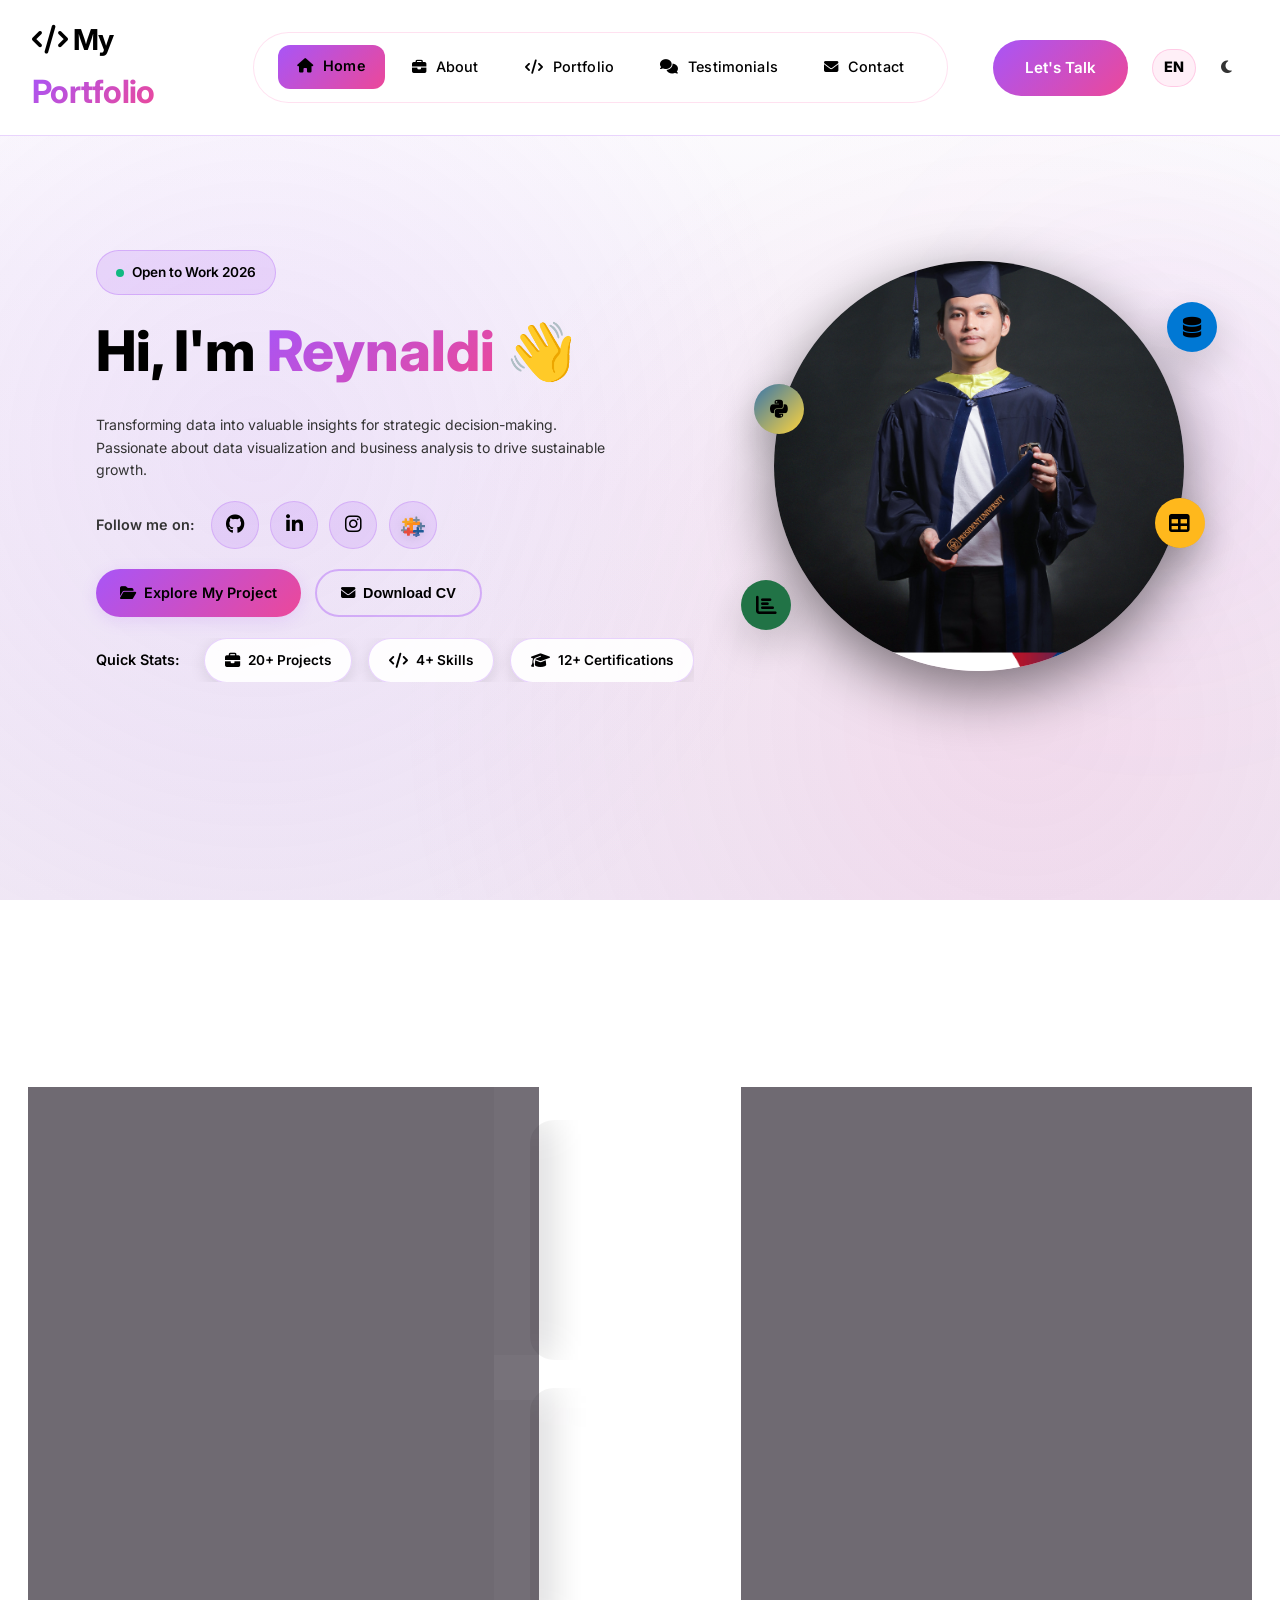
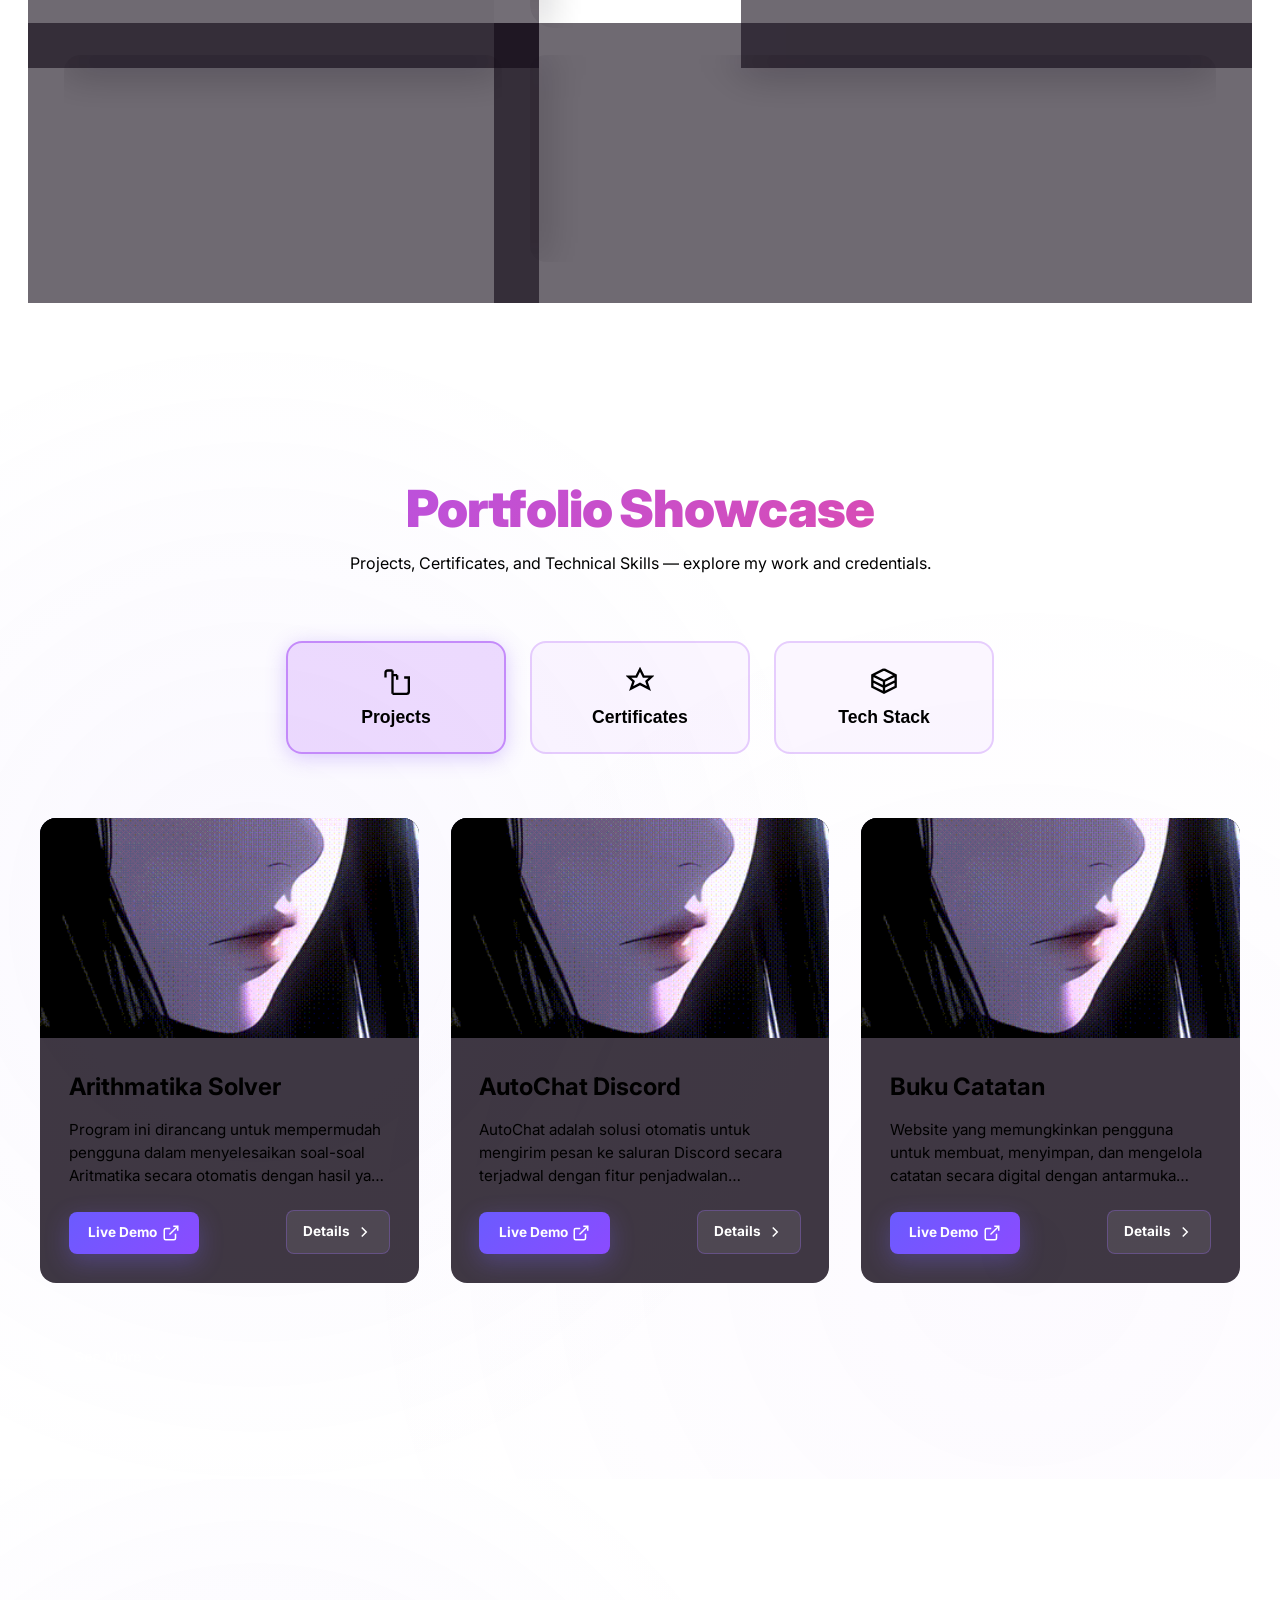
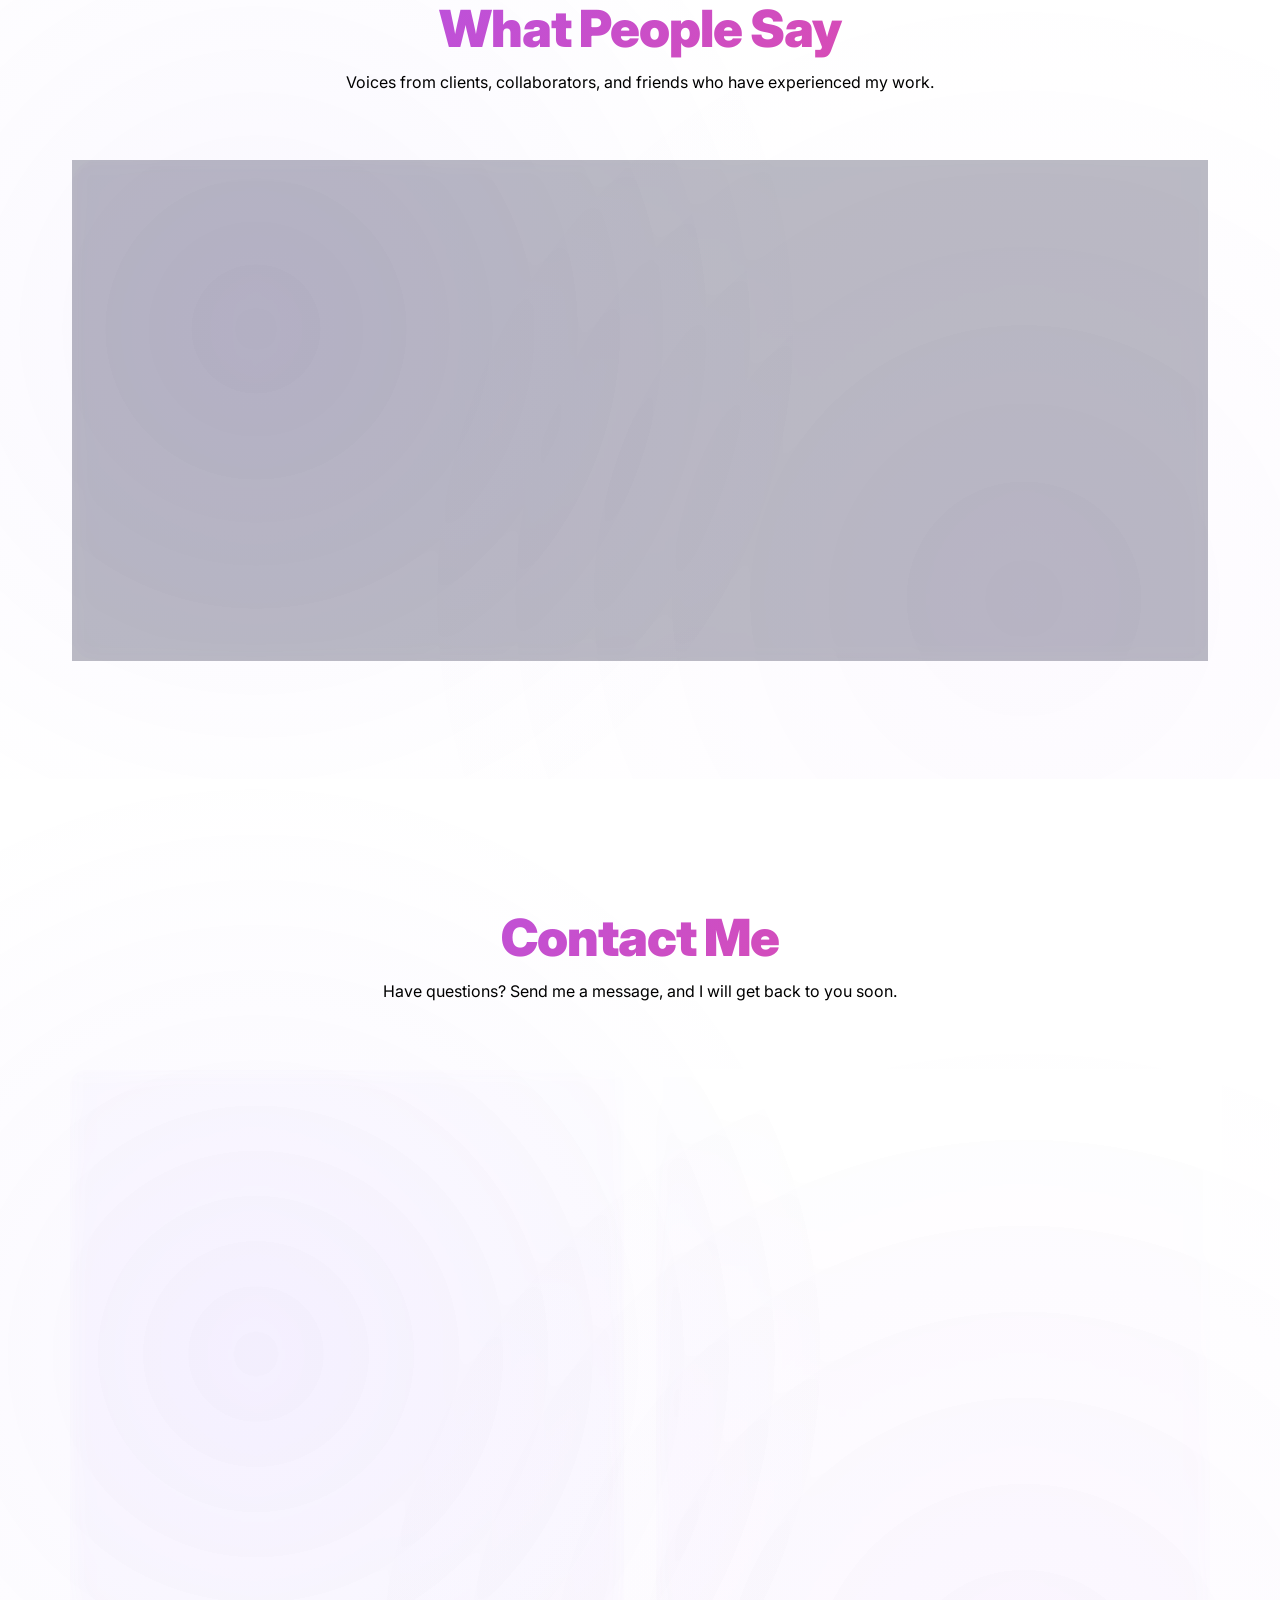
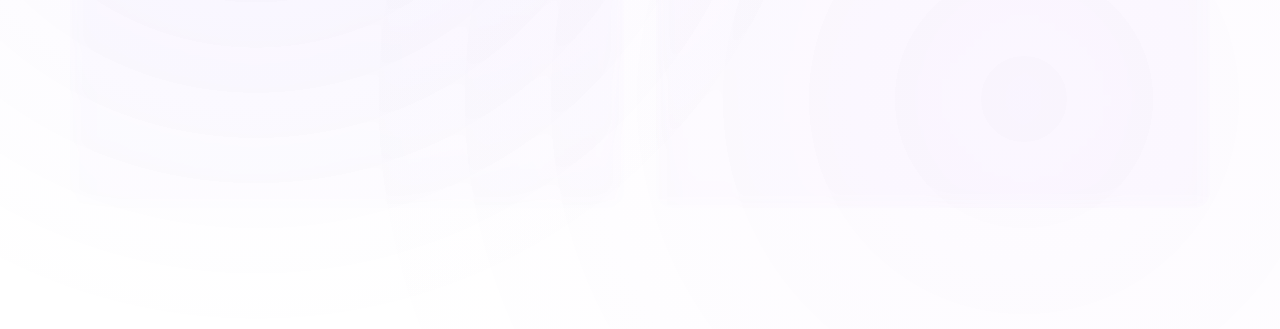
==== reynaldi.my.id/index.html @ c25a1497 "Initial commit: Deploy portfolio website" ====
<!DOCTYPE html>
<html lang="en">
<head>
    <meta charset="UTF-8">
    <meta name="viewport" content="width=device-width, initial-scale=1.0">
    <title>Reyn - Data Analyst</title>
    <link rel="stylesheet" href="https://fonts.googleapis.com/css2?family=Inter:wght@300;400;500;600;700;900&display=swap">
    <link rel="stylesheet" href="https://cdnjs.cloudflare.com/ajax/libs/font-awesome/6.4.0/css/all.min.css">
    <link rel="stylesheet" href="style.css">
    <script src="languages.js"></script>
</head>
<body>
    <header>
        <nav class="navbar">
            <div class="nav-brand"><i class="fas fa-code"></i> My <span class="brand-dot"> Portfolio</span></div>
            <ul class="nav-menu">
                <li><a href="#home" class="nav-link active"><i class="fas fa-home"></i>Home</a></li>
                <li><a href="#about" class="nav-link"><i class="fas fa-briefcase"></i>About</a></li>
                <li><a href="#portfolio" class="nav-link"><i class="fas fa-code"></i>Portfolio</a></li>
                <li><a href="#testimonials" class="nav-link"><i class="fas fa-comments"></i>Testimonials</a></li>
                <li><a href="#contact" class="nav-link"><i class="fas fa-envelope"></i>Contact</a></li>
            </ul>

            <!-- Icon pill controls -->
            <div class="nav-controls" aria-hidden="false">
                <div class="nav-cta">
                    <a href="#contact" class="cta-btn">Let's Talk</a>
                </div>
            
                <div class="icon-pills" role="group" aria-label="Language and theme">
                    <!-- single language pill (toggles between US / ID) -->
                    <a href="#" class="icon-pill lang-pill" role="button" data-lang="en" aria-label="Switch language">US</a>
                    <!-- light theme toggle -->
                    <button class="icon-pill theme-toggle" id="themeToggle" role="button" aria-label="Switch theme" aria-checked="false"><i class="fas fa-moon"></i></button>

            </div>
            <div class="hamburger">
                <span></span>
                <span></span>
                <span></span>
            </div>
        </nav>
    </header>

    <main>
        <section id="home" class="section home">
            <div class="container">
                <div class="home-content">
                    <div class="home-text">
                        <div class="open-to-work-badge">
                            <span class="badge-dot"></span>
                            <span>Open to Work 2026</span>
                        </div>
                        <div class="greeting">Hi, I'm <span class="accent">Reynaldi</span> 👋</div>
                        <h2 class="hero-subtitle" id="rotating-profession">Business Intelligence Analyst</h2>
                        <p class="hero-desc">Transforming data into valuable insights for strategic decision-making. Passionate about data visualization and business analysis to drive sustainable growth.</p>
                        
                        <div class="social-section">
                            <span class="social-label">Follow me on:</span>
                            <div class="social-links">
                                <a href="https://github.com/reynaldi8" target="_blank" rel="noopener noreferrer" aria-label="GitHub" class="social-icon github">
                                    <i class="fab fa-github"></i>
                                </a>
                                <a href="https://www.linkedin.com/in/reynaldii" target="_blank" rel="noopener noreferrer" aria-label="LinkedIn" class="social-icon linkedin">
                                    <i class="fab fa-linkedin-in"></i>
                                </a>
                                <a href="https://www.instagram.com/aksarareyn" target="_blank" rel="noopener noreferrer" aria-label="Instagram" class="social-icon instagram">
                                    <i class="fab fa-instagram"></i>
                                </a>
                                <a href="https://public.tableau.com/app/profile/reynaldi8" target="_blank" rel="noopener noreferrer" aria-label="Tableau Public" class="social-icon tableau">
                                    <img src="./public/tableau-public-logo.svg" alt="Tableau Public" class="tableau-logo">
                                </a>
                            </div>
                        </div>

                        <div class="hero-actions">
                            <!-- Updated icons for actions -->
                            <a href="#portfolio" class="hire-btn primary explore-projects">
                                <i class="fas fa-folder-open"></i>
                                <span>Explore My Project</span>
                            </a>
                            <button class="hire-btn secondary download-cv">
                                <i class="fas fa-envelope"></i>
                                <span>Download CV</span>
                            </button>
                        </div>

                        <div class="hero-stats">
                            <span class="stats-label">Quick Stats:</span>
                            <a href="#portfolio" class="stat-pill">
                                <i class="fas fa-briefcase"></i>
                                <span>20+ Projects</span>
                            </a>
                            <a href="#portfolio" class="stat-pill">
                                <i class="fas fa-code"></i>
                                <span>4+ Skills</span>
                            </a>
                            <a href="#portfolio" class="stat-pill">
                                <i class="fas fa-graduation-cap"></i>
                                <span>12+ Certifications</span>
                            </a>
                        </div>
                    </div>
                    
                    <div class="home-image">
                        <div class="image-container">
                            <img src="public/Graduate1.jpg" alt="Profile photo of Reyn" class="profile-image">
                            <div class="floating-card card-1">
                                <i class="fas fa-database"></i>
                                <span></span>
                            </div>
                            <div class="floating-card card-2">
                                <i class="fas fa-table"></i>
                                <span></span>
                            </div>
                            <div class="floating-card card-3">
                                <i class="fas fa-chart-bar"></i>
                                <span></span>
                            </div>
                            <div class="floating-card card-4">
                                <i class="fab fa-python"></i>
                                <span></span>
                            </div>
                        </div>
                    </div>
                </div>
            </div>
        </section>

        <!-- About Section -->
        <section id="about" class="section about" aria-label="About The Data Analyst">
            <div class="container">
                <div class="about-header">
                    <h2 class="about-title" data-i18n="about-title">About The Data Analyst</h2>
                    <p class="about-subtitle" data-i18n="about-subtitle">Discover my journey, expertise, and the passion that drives my work in data analytics.</p>
                </div>

                <div class="about-grid">
                    <!-- Row 1: Who Am I, Stats, Current Focus -->
                    
                    <!-- Who Am I Card -->
                    <div class="about-card who-am-i">
                        <div class="card-icon">
                            <i class="fas fa-user-circle"></i>
                        </div>
                        <div class="card-content">
                            <h3 data-i18n="who-am-i">Who Am I?</h3>
                            <p data-i18n="who-am-i-desc"><span class="highlight-primary">Fresh graduate turned data analyst.</span> While studying Business Management, I discovered something powerful: <span class="highlight-accent">data bridges business problems and smart solutions</span>. I taught myself SQL, Python, Power BI, Tableau, and Excel because I knew this was my path. My business degree isn't a setback—it's my superpower. I speak both languages: business strategy and technical insights. I understand how companies operate, which metrics drive decisions, and how to deliver analysis that actually matters. Ready to turn your data into impact.</p>
                        </div>
                    </div>

                    <!-- Stats Wrapper - 2 separate cards stacked vertically -->
                    <div class="stats-wrapper">
                        <div class="stat-card">
                            <div class="stat-number">6+</div>
                            <div class="stat-label" data-i18n="tools-mastered">TOOLS MASTERED</div>
                        </div>
                        <div class="stat-card">
                            <div class="stat-number">5+</div>
                            <div class="stat-label" data-i18n="portfolio-projects">PORTFOLIO PROJECTS</div>
                        </div>
                    </div>

                    <!-- Current Focus Card -->
                    <div class="about-card current-focus">
                        <div class="focus-icon">
                            <i class="fas fa-bullseye"></i>
                        </div>
                        <div class="focus-content">
                            <h3 data-i18n="current-focus">Current Focus</h3>
                            <p data-i18n="current-focus-desc">Building <span class="focus-highlight">Targeted Portfolio Projects</span> that analyze companies with open data analyst roles—identifying real opportunities and creating relevant case studies.</p>
                            <div class="focus-badges">
                                <span class="badge" data-i18n="company-analysis">Company Analysis</span>
                                <span class="badge" data-i18n="real-world-data">Real-World Data</span>
                                <span class="badge" data-i18n="strategic-insights">Strategic Insights</span>
                            </div>
                        </div>
                    </div>

                    <!-- Base Station Card -->
                    <div class="about-card base-station">
                        <div class="station-content">
                            <h3 data-i18n="base-station">Base Station</h3>
                            <p class="location" data-i18n="location">Jakarta, Indonesia (GMT+7)</p>
                            <div class="availability">
                                <span class="availability-dot"></span>
                                <span class="availability-text" data-i18n="open-for-remote">Open for Remote Work</span>
                            </div>
                        </div>
                        <div class="station-icon">
                            <i class="fas fa-globe"></i>
                        </div>
                    </div>

                    <!-- Core Stack Card - Compact -->
                    <div class="about-card core-stack">
                        <h3 data-i18n="core-stack">Core Stack</h3>
                        <div class="stack-list">
                            <span class="stack-item"><img src="./public/Icon/PostgreSQL.png" alt="PostgreSQL" style="width: 1rem; height: 1rem; object-fit: contain;"> PostgreSQL</span>
                            <span class="stack-item"><img src="./public/Icon/python.png" alt="Python" style="width: 1rem; height: 1rem; object-fit: contain;"> Python</span>
                            <span class="stack-item"><img src="./public/Icon/power-bi.jpg" alt="Power BI" style="width: 1rem; height: 1rem; object-fit: contain;"> Power BI</span>
                            <span class="stack-item"><img src="./public/Icon/tableau.png" alt="Tableau" style="width: 1rem; height: 1rem; object-fit: contain;"> Tableau</span>
                            <span class="stack-item"><img src="./public/Icon/Looker.png" alt="Looker Studio" style="width: 1rem; height: 1rem; object-fit: contain;"> Looker Studio</span>
                            <span class="stack-item"><img src="./public/Icon/Excel.png" alt="Excel" style="width: 1rem; height: 1rem; object-fit: contain;"> Excel</span>
                        </div>
                    </div>
                </div>
            </div>
        </section>

        <section id="portfolio" class="section portfolio">
            <div class="container">
                <h2 class="section-title">Portfolio Showcase</h2>
                <p class="section-subtitle">Projects, Certificates, and Technical Skills — explore my work and credentials.</p>

                <!-- Tab Navigation -->
                <div class="portfolio-tabs">
                    <button class="tab-btn active" data-tab="projects">
                        <svg width="24" height="24" viewBox="0 0 24 24" fill="none" stroke="currentColor" stroke-width="2">
                            <path d="M9 3H5a2 2 0 0 0-2 2v4m0 0H3m16 0h4v4m0 0v4m0 0v4a2 2 0 0 1-2 2h-4m0 0H9m0 0V3m0 0H5m4 0v4m0 0h4m0 0v4"></path>
                        </svg>
                        <span>Projects</span>
                    </button>
                    <button class="tab-btn" data-tab="certificates">
                        <svg width="24" height="24" viewBox="0 0 24 24" fill="none" stroke="currentColor" stroke-width="2">
                            <path d="M12 2L15.09 8.26H22L17.55 12.31L19.64 18.56L12 14.51L4.36 18.56L6.45 12.31L2 8.26H8.91L12 2Z"></path>
                        </svg>
                        <span>Certificates</span>
                    </button>
                    <button class="tab-btn" data-tab="tech-stack">
                        <svg width="24" height="24" viewBox="0 0 24 24" fill="none" stroke="currentColor" stroke-width="2">
                            <path d="M12 2L2 7V17L12 22L22 17V7L12 2M12 22V12M12 12L2 7M12 12L22 7M2 12L12 17M22 12L12 17"></path>
                        </svg>
                        <span>Tech Stack</span>
                    </button>
                </div>

                <!-- Projects Tab -->
                <div class="tab-content projects-tab active" data-tab="projects">
                    <div class="projects-grid">
                        <div class="project-card">
                            <div class="project-image">
                                <img src="./public/about-profile.gif" alt="Arithmatika Solver">
                            </div>
                            <div class="project-content">
                                <h3 class="project-title">Arithmatika Solver</h3>
                                <p class="project-description">Program ini dirancang untuk mempermudah pengguna dalam menyelesaikan soal-soal Aritmatika secara otomatis dengan hasil yang akurat...</p>
                                <div class="project-actions">
                                    <a href="#" class="btn-demo">
                                        <span>Live Demo</span>
                                        <svg width="18" height="18" viewBox="0 0 24 24" fill="none" stroke="currentColor" stroke-width="2">
                                            <path d="M18 13v6a2 2 0 0 1-2 2H5a2 2 0 0 1-2-2V8a2 2 0 0 1 2-2h6"></path>
                                            <polyline points="15 3 21 3 21 9"></polyline>
                                            <line x1="10" y1="14" x2="21" y2="3"></line>
                                        </svg>
                                    </a>
                                    <a href="#" class="btn-details">
                                        <span>Details</span>
                                        <svg width="18" height="18" viewBox="0 0 24 24" fill="none" stroke="currentColor" stroke-width="2">
                                            <polyline points="9 18 15 12 9 6"></polyline>
                                        </svg>
                                    </a>
                                </div>
                            </div>
                        </div>

                        <div class="project-card">
                            <div class="project-image">
                                <img src="./public/about-profile.gif" alt="AutoChat Discord">
                            </div>
                            <div class="project-content">
                                <h3 class="project-title">AutoChat Discord</h3>
                                <p class="project-description">AutoChat adalah solusi otomatis untuk mengirim pesan ke saluran Discord secara terjadwal dengan fitur penjadwalan fleksibel...</p>
                                <div class="project-actions">
                                    <a href="#" class="btn-demo">
                                        <span>Live Demo</span>
                                        <svg width="18" height="18" viewBox="0 0 24 24" fill="none" stroke="currentColor" stroke-width="2">
                                            <path d="M18 13v6a2 2 0 0 1-2 2H5a2 2 0 0 1-2-2V8a2 2 0 0 1 2-2h6"></path>
                                            <polyline points="15 3 21 3 21 9"></polyline>
                                            <line x1="10" y1="14" x2="21" y2="3"></line>
                                        </svg>
                                    </a>
                                    <a href="#" class="btn-details">
                                        <span>Details</span>
                                        <svg width="18" height="18" viewBox="0 0 24 24" fill="none" stroke="currentColor" stroke-width="2">
                                            <polyline points="9 18 15 12 9 6"></polyline>
                                        </svg>
                                    </a>
                                </div>
                            </div>
                        </div>

                        <div class="project-card">
                            <div class="project-image">
                                <img src="./public/about-profile.gif" alt="Buku Catatan">
                            </div>
                            <div class="project-content">
                                <h3 class="project-title">Buku Catatan</h3>
                                <p class="project-description">Website yang memungkinkan pengguna untuk membuat, menyimpan, dan mengelola catatan secara digital dengan antarmuka yang intuitif...</p>
                                <div class="project-actions">
                                    <a href="#" class="btn-demo">
                                        <span>Live Demo</span>
                                        <svg width="18" height="18" viewBox="0 0 24 24" fill="none" stroke="currentColor" stroke-width="2">
                                            <path d="M18 13v6a2 2 0 0 1-2 2H5a2 2 0 0 1-2-2V8a2 2 0 0 1 2-2h6"></path>
                                            <polyline points="15 3 21 3 21 9"></polyline>
                                            <line x1="10" y1="14" x2="21" y2="3"></line>
                                        </svg>
                                    </a>
                                    <a href="#" class="btn-details">
                                        <span>Details</span>
                                        <svg width="18" height="18" viewBox="0 0 24 24" fill="none" stroke="currentColor" stroke-width="2">
                                            <polyline points="9 18 15 12 9 6"></polyline>
                                        </svg>
                                    </a>
                                </div>
                            </div>
                        </div>

                        <div class="project-card hidden-card">
                            <div class="project-image">
                                <img src="./public/about-profile.gif" alt="Portfolio Website">
                            </div>
                            <div class="project-content">
                                <h3 class="project-title">Portfolio Website</h3>
                                <p class="project-description">Modern, responsive portfolio dengan smooth interactions dan animations yang menarik untuk menampilkan karya...</p>
                                <div class="project-actions">
                                    <a href="#" class="btn-demo">
                                        <span>Live Demo</span>
                                        <svg width="18" height="18" viewBox="0 0 24 24" fill="none" stroke="currentColor" stroke-width="2">
                                            <path d="M18 13v6a2 2 0 0 1-2 2H5a2 2 0 0 1-2-2V8a2 2 0 0 1 2-2h6"></path>
                                            <polyline points="15 3 21 3 21 9"></polyline>
                                            <line x1="10" y1="14" x2="21" y2="3"></line>
                                        </svg>
                                    </a>
                                    <a href="#" class="btn-details">
                                        <span>Details</span>
                                        <svg width="18" height="18" viewBox="0 0 24 24" fill="none" stroke="currentColor" stroke-width="2">
                                            <polyline points="9 18 15 12 9 6"></polyline>
                                        </svg>
                                    </a>
                                </div>
                            </div>
                        </div>

                        <div class="project-card hidden-card">
                            <div class="project-image">
                                <img src="./public/about-profile.gif" alt="Blog Platform">
                            </div>
                            <div class="project-content">
                                <h3 class="project-title">Blog Platform</h3>
                                <p class="project-description">Platform blog lengkap dengan CMS dan fitur-fitur SEO-friendly untuk memudahkan pembuatan dan pengelolaan konten...</p>
                                <div class="project-actions">
                                    <a href="#" class="btn-demo">
                                        <span>Live Demo</span>
                                        <svg width="18" height="18" viewBox="0 0 24 24" fill="none" stroke="currentColor" stroke-width="2">
                                            <path d="M18 13v6a2 2 0 0 1-2 2H5a2 2 0 0 1-2-2V8a2 2 0 0 1 2-2h6"></path>
                                            <polyline points="15 3 21 3 21 9"></polyline>
                                            <line x1="10" y1="14" x2="21" y2="3"></line>
                                        </svg>
                                    </a>
                                    <a href="#" class="btn-details">
                                        <span>Details</span>
                                        <svg width="18" height="18" viewBox="0 0 24 24" fill="none" stroke="currentColor" stroke-width="2">
                                            <polyline points="9 18 15 12 9 6"></polyline>
                                        </svg>
                                    </a>
                                </div>
                            </div>
                        </div>

                        <div class="project-card hidden-card">
                            <div class="project-image">
                                <img src="./public/about-profile.gif" alt="Social Media Dashboard">
                            </div>
                            <div class="project-content">
                                <h3 class="project-title">Social Media Dashboard</h3>
                                <p class="project-description">Dashboard komprehensif untuk analitik media sosial dan penjadwalan posting di berbagai platform...</p>
                                <div class="project-actions">
                                    <a href="#" class="btn-demo">
                                        <span>Live Demo</span>
                                        <svg width="18" height="18" viewBox="0 0 24 24" fill="none" stroke="currentColor" stroke-width="2">
                                            <path d="M18 13v6a2 2 0 0 1-2 2H5a2 2 0 0 1-2-2V8a2 2 0 0 1 2-2h6"></path>
                                            <polyline points="15 3 21 3 21 9"></polyline>
                                            <line x1="10" y1="14" x2="21" y2="3"></line>
                                        </svg>
                                    </a>
                                    <a href="#" class="btn-details">
                                        <span>Details</span>
                                        <svg width="18" height="18" viewBox="0 0 24 24" fill="none" stroke="currentColor" stroke-width="2">
                                            <polyline points="9 18 15 12 9 6"></polyline>
                                        </svg>
                                    </a>
                                </div>
                            </div>
                        </div>
                    </div>
                    <div class="see-more-wrapper">
                        <button class="see-more-btn">
                            <span>See More</span>
                            <svg width="20" height="20" viewBox="0 0 24 24" fill="none" stroke="currentColor" stroke-width="2">
                                <polyline points="6 9 12 15 18 9"></polyline>
                            </svg>
                        </button>
                    </div>
                </div>

                <!-- Certificates Tab -->
                <div class="tab-content certificates-tab" data-tab="certificates">
                    <div class="certificates-grid">
                        <!-- Empty State - shown when no certificates loaded -->
                        <div class="certificates-empty" id="certificatesEmpty">
                            <div class="empty-icon">
                                <i class="fas fa-certificate"></i>
                            </div>
                            <h4>Certificates Coming Soon</h4>
                            <p>Premium certifications are being prepared to showcase my expertise and achievements.</p>
                            <div class="skeleton-loaders">
                                <div class="skeleton-item"></div>
                                <div class="skeleton-item"></div>
                                <div class="skeleton-item"></div>
                            </div>
                        </div>
                        
                        <div class="certificate-card">
                            <div class="certificate-frame">
                                <img src="./public/Achievments/Advanced Business Analytics/certificate.jpg" alt="Advanced Business Analytics">
                            </div>
                        </div>
                        <div class="certificate-card">
                            <div class="certificate-frame">
                                <img src="./public/Achievments/Google Data Analytics/certificate.jpg" alt="Google Data Analytics">
                            </div>
                        </div>
                        <div class="certificate-card">
                            <div class="certificate-frame">
                                <img src="./public/Achievments/IBM/IBM Data Management/certificate.jpg" alt="IBM Data Management">
                            </div>
                        </div>
                        <div class="certificate-card hidden-card">
                            <div class="certificate-frame">
                                <img src="./public/Achievments/Microsoft Azure Data Fundamentals DP-900 Exam Prep/certificate.jpg" alt="Microsoft Azure">
                            </div>
                        </div>
                        <div class="certificate-card hidden-card">
                            <div class="certificate-frame">
                                <img src="./public/Achievments/Microsoft Data Visualization/certificate.jpg" alt="Microsoft Data Visualization">
                            </div>
                        </div>
                        <div class="certificate-card hidden-card">
                            <div class="certificate-frame">
                                <img src="./public/Achievments/Microsoft Power BI Data Analyst/certificate.jpg" alt="Microsoft Power BI">
                            </div>
                        </div>
                        <div class="certificate-card hidden-card">
                            <div class="certificate-frame">
                                <img src="./public/Achievments/Google Advanced Data Analytics/Accelerate-Your-Job-Search-with-AI.jpg" alt="Accelerate Your Job Search with AI">
                            </div>
                        </div>
                        <div class="certificate-card hidden-card">
                            <div class="certificate-frame">
                                <img src="./public/Achievments/Google Advanced Data Analytics/Foundations-of-Data-Science.jpg" alt="Foundations of Data Science">
                            </div>
                        </div>
                        <div class="certificate-card hidden-card">
                            <div class="certificate-frame">
                                <img src="./public/Achievments/Google Advanced Data Analytics/Get-Started-with-Python.jpg" alt="Get Started with Python">
                            </div>
                        </div>
                        <div class="certificate-card hidden-card">
                            <div class="certificate-frame">
                                <img src="./public/Achievments/Google Advanced Data Analytics/Go-Beyond-the-Numbers-Translate-Data-into-Insights.jpg" alt="Go Beyond the Numbers - Translate Data into Insights">
                            </div>
                        </div>
                        <div class="certificate-card hidden-card">
                            <div class="certificate-frame">
                                <img src="./public/Achievments/Google Advanced Data Analytics/Google-Advanced-Data-Analytics-Capstone.jpg" alt="Google Advanced Data Analytics Capstone">
                            </div>
                        </div>
                        <div class="certificate-card hidden-card">
                            <div class="certificate-frame">
                                <img src="./public/Achievments/Google Advanced Data Analytics/Google-Advanced-Data-Analytics.jpg" alt="Google Advanced Data Analytics">
                            </div>
                        </div>
                        <div class="certificate-card hidden-card">
                            <div class="certificate-frame">
                                <img src="./public/Achievments/Google Advanced Data Analytics/Regression-Analysis-Simplify-Complex-Data.jpg" alt="Regression Analysis - Simplify Complex Data">
                            </div>
                        </div>
                        <div class="certificate-card hidden-card">
                            <div class="certificate-frame">
                                <img src="./public/Achievments/Google Advanced Data Analytics/The-Nuts-and-Bolts-of-Machine-Learning.jpg" alt="The Nuts and Bolts of Machine Learning">
                            </div>
                        </div>
                        <div class="certificate-card hidden-card">
                            <div class="certificate-frame">
                                <img src="./public/Achievments/Google Advanced Data Analytics/The-Power-of-Statistics.jpg" alt="The Power of Statistics">
                            </div>
                        </div>
                    </div>
                    <div class="see-more-wrapper">
                        <button class="see-more-btn">
                            <span>See More</span>
                            <svg width="20" height="20" viewBox="0 0 24 24" fill="none" stroke="currentColor" stroke-width="2">
                                <polyline points="6 9 12 15 18 9"></polyline>
                            </svg>
                        </button>
                    </div>
                </div>

                <!-- Tech Stack Tab -->
                <div class="tab-content tech-stack-tab" data-tab="tech-stack">
                    <div class="tech-stack-grid">
                        <div class="tech-card">
                            <div class="tech-icon">
                                <img src="./public/Icon/python.png" alt="Python" style="width: 40px; height: 40px; object-fit: contain;">
                            </div>
                            <span class="tech-name">Python</span>
                        </div>
                        <div class="tech-card">
                            <div class="tech-icon">
                                <img src="./public/Icon/PostgreSQL.png" alt="PostgreSQL" style="width: 40px; height: 40px; object-fit: contain;">
                            </div>
                            <span class="tech-name">PostgreSQL</span>
                        </div>
                        <div class="tech-card">
                            <div class="tech-icon">
                                <img src="./public/Icon/power-bi.jpg" alt="Power BI" style="width: 40px; height: 40px; object-fit: contain;">
                            </div>
                            <span class="tech-name">Power BI</span>
                        </div>
                        <div class="tech-card">
                            <div class="tech-icon">
                                <img src="./public/Icon/tableau.png" alt="Tableau" style="width: 40px; height: 40px; object-fit: contain;">
                            </div>
                            <span class="tech-name">Tableau</span>
                        </div>
                        <div class="tech-card">
                            <div class="tech-icon">
                                <i class="fas fa-file-excel"></i>
                            </div>
                            <span class="tech-name">Excel</span>
                        </div>
                        <div class="tech-card">
                            <div class="tech-icon">
                                <i class="fas fa-table"></i>
                            </div>
                            <span class="tech-name">Data Analysis</span>
                        </div>
                        <div class="tech-card">
                            <div class="tech-icon">
                                <i class="fab fa-r-project"></i>
                            </div>
                            <span class="tech-name">R Programming</span>
                        </div>
                        <div class="tech-card">
                            <div class="tech-icon">
                                <i class="fab fa-java"></i>
                            </div>
                            <span class="tech-name">Pandas</span>
                        </div>
                        <div class="tech-card">
                            <div class="tech-icon">
                                <i class="fas fa-chart-bar"></i>
                            </div>
                            <span class="tech-name">Data Viz</span>
                        </div>
                        <div class="tech-card">
                            <div class="tech-icon">
                                <i class="fas fa-code"></i>
                            </div>
                            <span class="tech-name">ETL Tools</span>
                        </div>
                        <div class="tech-card">
                            <div class="tech-icon">
                                <i class="fas fa-brain"></i>
                            </div>
                            <span class="tech-name">ML Tools</span>
                        </div>
                        <div class="tech-card">
                            <div class="tech-icon">
                                <i class="fas fa-cloud"></i>
                            </div>
                            <span class="tech-name">Cloud Tools</span>
                        </div>
                    </div>
                </div>
            </div>
        </section>

        <!-- Testimonials Section -->
        <section id="testimonials" class="section testimonials" aria-label="Testimonials">
            <div class="container">
                <h2 class="section-title">What People Say</h2>
                <p class="section-subtitle">Voices from clients, collaborators, and friends who have experienced my work.</p>

                <div class="testimonials-container">
                    <div class="testimonials-header">
                        <h3 class="testimonials-title">
                            <i class="fas fa-comments"></i>
                            Testimonials
                        </h3>
                        <button class="add-testimonial-btn" aria-label="Add new testimonial">
                            <i class="fas fa-plus"></i>
                            Add Testimonial
                        </button>
                    </div>

                    <div class="testimonials-content">
                        <div class="testimonials-empty">
                            <div class="empty-icon">
                                <i class="fas fa-comment-slash"></i>
                            </div>
                            <h4>No Testimonials Yet</h4>
                            <p>Be the first to share your experience and inspire others with your story!</p>
                        </div>

                        <div class="testimonials-list" role="list" style="display: none;">
                            <!-- Testimonials will be dynamically added here -->
                        </div>
                    </div>
                </div>

                <!-- Add Testimonial Modal -->
                <div class="modal" id="testimonialModal" aria-labelledby="modalTitle" hidden>
                    <div class="modal-content testimonial-modal">
                        <div class="modal-header">
                            <h3 id="modalTitle">Add Your Testimonial</h3>
                            <button class="modal-close" aria-label="Close modal">
                                <i class="fas fa-times"></i>
                            </button>
                        </div>

                        <form class="testimonial-form" id="testimonialForm" aria-label="Testimonial form">
                            <div class="form-group" style="position: relative; margin-bottom: 1.5rem;">
                                <input type="text" id="t-name" name="name" placeholder="Enter your name" required>
                            </div>

                            <div class="form-group" style="position: relative; margin-bottom: 1.5rem;">
                                <input type="email" id="t-email" name="email" placeholder="your@email.com" required>
                            </div>

                            <div class="form-group" style="position: relative; margin-bottom: 1.5rem;">
                                <input type="text" id="t-role" name="role" placeholder="e.g., Project Manager">
                            </div>

                            <div class="form-group" style="position: relative; margin-bottom: 1.5rem;">
                                <textarea id="t-message" name="message" rows="5" placeholder="Share your experience working with me..." required></textarea>
                            </div>

                            <div class="form-group rating-group">
                                <label></label>
                                <div class="rating-stars" id="ratingStars">
                                    <button type="button" class="star" data-rating="1" aria-label="1 star">
                                        <i class="fas fa-star"></i>
                                    </button>
                                    <button type="button" class="star" data-rating="2" aria-label="2 stars">
                                        <i class="fas fa-star"></i>
                                    </button>
                                    <button type="button" class="star" data-rating="3" aria-label="3 stars">
                                        <i class="fas fa-star"></i>
                                    </button>
                                    <button type="button" class="star" data-rating="4" aria-label="4 stars">
                                        <i class="fas fa-star"></i>
                                    </button>
                                    <button type="button" class="star" data-rating="5" aria-label="5 stars">
                                        <i class="fas fa-star"></i>
                                    </button>
                                </div>
                                <input type="hidden" id="t-rating" name="rating" value="5">
                            </div>
                            <div class="form-actions">
                                <button type="button" class="btn-secondary" id="cancelTestimonialBtn">Cancel</button>
                                <button type="submit" class="btn-gradient">Submit Testimonial</button>
                            </div>
                        </form>
                    </div>
                </div>
            </div>
        </section>

        <!-- Contact Section (redesigned) -->
        <section id="contact" class="section contact" aria-label="Contact">
            <div class="container">
                <h2 class="section-title">Contact Me</h2>
                <p class="section-subtitle contact-subtitle">Have questions? Send me a message, and I'll get back to you soon.</p>

                <div class="contact-grid">
                    <!-- Left column: Contact form + Connect box -->
                    <div class="contact-left">
                        <div class="contact-card contact-message">
                            <div class="contact-form-header">
                                <h3 class="contact-form-title" data-i18n="get-in-touch">
                                    <i class="fas fa-envelope"></i>
                                    Get in Touch
                                </h3>
                                <button class="contact-form-action" aria-label="Expand form">
                                    <i class="fas fa-arrow-right"></i>
                                </button>
                            </div>
                            <p class="muted contact-form-desc" data-i18n="get-in-touch-desc">Want to discuss something? Send me a message and let's talk.</p>

                            <form id="contactForm" class="contact-form card-form" aria-label="Contact form">
                                <div class="form-group" style="position: relative; margin-bottom: 1.5rem;">
                                    <input type="text" id="c-name" name="name" placeholder="Your Name" required>
                                </div>
                                <div class="form-group" style="position: relative; margin-bottom: 1.5rem;">
                                    <input type="email" id="c-email" name="email" placeholder="Your Email" required>
                                </div>
                                <div class="form-group" style="position: relative; margin-bottom: 1.5rem;">
                                    <textarea id="c-message" name="message" rows="6" placeholder="Your Message" required></textarea>
                                    <small class="form-helper" data-i18n="form-privacy">*Your information is private and will not be shared.</small>
                                </div>

                                <button type="submit" class="btn-gradient" aria-label="Kirim Pesan">
                                    <i class="fas fa-paper-plane"></i>
                                    <span>Send Message</span>
                                </button>
                            </form>
                        </div>

                        <div class="contact-card connect-box">
                            <h4 class="connect-title">Connect With Me</h4>
                            <p class="muted connect-subtitle">Let's connect on social platforms</p>
                            <div class="connect-grid">
                                <a class="connect-item" href="https://www.linkedin.com/in/reynaldii" target="_blank" rel="noopener noreferrer" aria-label="LinkedIn">
                                    <i class="fab fa-linkedin-in"></i>
                                    <div>
                                        <div class="connect-item-title">Let's Connect</div>
                                        <small class="connect-item-sub">on LinkedIn</small>
                                    </div>
                                </a>
                                <a class="connect-item" href="https://www.instagram.com/aksarareyn" target="_blank" rel="noopener noreferrer" aria-label="Instagram">
                                    <i class="fab fa-instagram"></i>
                                    <div>
                                        <div class="connect-item-title">Instagram</div>
                                        <small class="connect-item-sub">@aksarareyn</small>
                                    </div>
                                </a>
                                <a class="connect-item" href="https://public.tableau.com/app/profile/reynaldi8" target="_blank" rel="noopener noreferrer" aria-label="Tableau Public">
                                    <i class="fas fa-chart-bar"></i>
                                    <div>
                                        <div class="connect-item-title">Tableau</div>
                                        <small class="connect-item-sub">Public Portfolio</small>
                                    </div>
                                </a>
                                <a class="connect-item" href="https://github.com/reynaldi8" target="_blank" rel="noopener noreferrer" aria-label="GitHub">
                                    <i class="fab fa-github"></i>
                                    <div>
                                        <div class="connect-item-title">Github</div>
                                        <small class="connect-item-sub">@reynaldi8</small>
                                    </div>
                                </a>
                            </div>
                        </div>
                    </div>

                    <!-- Right column: Comments panel -->
                    <div class="contact-right">
                        <div class="contact-card comments-panel">
                            <div class="comments-header">
                                <div class="comments-header-left">
                                    <div class="comments-badge">💬</div>
                                    <h3><span data-i18n="comments-header">Comments</span> <span class="comments-count">(3)</span></h3>
                                </div>
                                <div class="muted" data-i18n="comments-pinned-label">Pinned & recent comments</div>
                            </div>

                            <form class="comment-form" aria-label="Post comment">
                                <div class="form-group" style="position: relative; margin-bottom: 1.5rem;">
                                    <input type="text" id="cm-name" placeholder="Name *" required>
                                </div>
                                <div class="form-group" style="position: relative; margin-bottom: 1.5rem;">
                                    <textarea id="cm-message" rows="4" placeholder="Message *" required></textarea>
                                </div>

                                <div class="file-upload">
                                    <input type="file" id="cm-photo" accept="image/*" aria-label="Profile photo">
                                    <div class="file-name">Max file size: 5MB</div>
                                    <button type="button" class="choose-file-btn" data-i18n="choose-profile-photo">Choose Profile Photo</button>
                                </div>

                                <button type="button" class="btn-gradient post-btn">Post Comment</button>
                            </form>

                            <div class="comments-scroll-wrapper">
                                <div class="comment-list custom-scrollbar" role="list">
                                <div class="comment-item comment-pinned" role="listitem">
                                    <div class="comment-avatar">R</div>
                                    <div class="comment-body">
                                        <h5>Reynaldi <small class="comment-role">Admin</small></h5>
                                        <small class="muted">Pinned comment • Dec 20, 2025</small>
                                        <p>Thanks for visiting! Contact me if you need anything.</p>
                                    </div>
                                </div>

                                <div class="comment-item" role="listitem">
                                    <div class="comment-avatar">明</div>
                                    <div class="comment-body">
                                        <h5>明</h5>
                                        <small class="muted">1d ago</small>
                                        <p>cool!</p>
                                    </div>
                                </div>

                                    </div>
                                </div>

                                <!-- more comments can be added here -->
                            </div>
                            </div>
                        </div>
                    </div>
                </div>


    <script src="script.js"></script>
    <script>
        // Formspree Contact Form Integration
        document.getElementById('contactForm').addEventListener('submit', function(e) {
            e.preventDefault();
            
            const formData = new FormData(this);
            
            fetch('https://formspree.io/f/meeeanlz', {
                method: 'POST',
                body: formData,
                headers: {
                    'Accept': 'application/json'
                }
            })
            .then(response => {
                if (response.ok) {
                    alert('Message sent successfully! I will get back to you soon.');
                    document.getElementById('contactForm').reset();
                } else {
                    alert('Failed to send message. Please try again.');
                }
            })
            .catch(error => {
                console.log('Error:', error);
                alert('Failed to send message. Please try again.');
            });
        });
    </script>
</body>
</html>
---- reynaldi.my.id/style.css ----
/* CSS Variables - HizkiaDev Theme with Purple-Pink */
:root {
    /* Backgrounds */
    --bg-main: #0a0a1a;
    --bg-gradient: linear-gradient(180deg, #0a0a1a 0%, #0f0f2a 50%, #1a1a3a 100%);
    --bg-card: rgba(30, 30, 60, 0.5);
    --bg-navbar: rgba(20, 20, 40, 0.8);
    
    /* Text Colors */
    --text-primary: #ffffff;
    --text-secondary: #a0a0c0;
    --text-muted: #7070a0;
    
    /* Accent Colors */
    --purple-primary: #a855f7;
    --pink-primary: #ec4899;
    --gradient-primary: linear-gradient(135deg, #a855f7 0%, #ec4899 100%);
    
    /* UI Elements */
    --border-color: rgba(168, 85, 247, 0.15);
    --border-hover: rgba(168, 85, 247, 0.4);
    --shadow-color: rgba(168, 85, 247, 0.2);
    
    /* Form Input Theme */
    --input-bg: rgba(30, 30, 60, 0.4);
    --input-border: rgba(100, 100, 150, 0.3);
    --input-text: #ffffff;
    --input-placeholder: rgba(160, 160, 192, 0.5);
    
    /* Border Radius */
    --border-radius: 16px;
    --border-radius-pill: 50px;
    
    /* Transitions */
    --transition-smooth: all 0.35s cubic-bezier(0.25, 0.46, 0.45, 0.94);
    --transition-fast: all 0.3s ease;
    --transition-spring: all 0.6s cubic-bezier(0.68, -0.55, 0.265, 1.55);
}

/* Light Theme */
:root.light {
    /* Backgrounds - White with gradient purple pink purple */
    --bg-main: #fafafa;
    --bg-gradient: linear-gradient(180deg, #ffffff 0%, #f8f5fb 30%, #f5f0f8 60%, #f0e8f5 100%);
    --bg-card: rgba(255, 255, 255, 0.9);
    --bg-navbar: rgba(255, 255, 255, 0.95);
    
    /* Text Colors - Changed to black for visibility */
    --text-primary: #000000;
    --text-secondary: #333333;
    --text-muted: #666666;
    
    /* Accent Colors - SAME as dark */
    --purple-primary: #a855f7;
    --pink-primary: #ec4899;
    --gradient-primary: linear-gradient(135deg, #a855f7 0%, #ec4899 100%);
    
    /* UI Elements */
    --border-color: rgba(168, 85, 247, 0.25);
    --border-hover: rgba(168, 85, 247, 0.5);
    --shadow-color: rgba(168, 85, 247, 0.15);
    
    /* Form Input Theme */
    --input-bg: #ffffff;
    --input-border: rgba(100, 100, 150, 0.3);
    --input-text: #000000;
    --input-placeholder: rgba(50, 50, 80, 0.5);
}

/* Light theme color overrides for white text to black */
:root.light .hire-btn.primary,
:root.light .social-icon,
:root.light .icon-pill.active {
    color: #000000 !important;
}

:root.light .hire-btn.primary {
    background: var(--gradient-primary);
    color: #000000;
    border: none;
}

:root.light .social-icon {
    color: var(--text-primary);
}

/* Override social icon hover states in light theme */
:root.light .social-icon.whatsapp:hover,
:root.light .social-icon.linkedin:hover,
:root.light .social-icon.github:hover,
:root.light .social-icon.instagram:hover,
:root.light .social-icon.gmail:hover,
:root.light .social-icon.tableau:hover {
    color: #ffffff;
}

:root.light .hero-actions .hire-btn.primary {
    color: #000000;
}

:root.light .hero-actions .hire-btn.secondary {
    color: var(--text-primary);
}

/* Comprehensive Light Theme Text Color Overrides */
/* Change all white text to black for visibility in light theme */

/* Hero subtitle and main text */
:root.light .hero-subtitle {
    color: #000000 !important;
}

/* Home section text */
:root.light .hero-desc {
    color: #333333 !important;
}

/* Section subtitles */
:root.light .about-subtitle,
:root.light .section-subtitle {
    color: #000000 !important;
}

/* Card titles and content */
:root.light .card-content h3,
:root.light .card-content p,
:root.light .focus-content h3,
:root.light .focus-content p,
:root.light .station-content h3,
:root.light .station-content p {
    color: #000000 !important;
}

/* Stats and numbers */
:root.light .stat-number,
:root.light .stat-label {
    color: #000000 !important;
}

/* Location and availability text */
:root.light .location,
:root.light .availability-text {
    color: #333333 !important;
}

/* Tech stack labels and text */
:root.light .tech-name,
:root.light .skill-level,
:root.light .skill-percentage,
:root.light .stack-badge,
:root.light .stack-item {
    color: #000000 !important;
}

/* Stack item styling in light theme */
:root.light .stack-item {
    background: rgba(168, 85, 247, 0.08) !important;
    border-color: rgba(168, 85, 247, 0.3) !important;
    color: #333333 !important;
}

:root.light .stack-item:hover {
    background: rgba(168, 85, 247, 0.15) !important;
    border-color: rgba(168, 85, 247, 0.4) !important;
    color: #000000 !important;
}

/* Badge text */
:root.light .badge,
:root.light .focus-badge,
:root.light .badge-dot,
:root.light .open-to-work-badge span {
    color: #000000 !important;
}

/* Social label text */
:root.light .social-label {
    color: #333333 !important;
}

/* Stat pill text */
:root.light .stat-pill {
    color: #000000 !important;
}

/* Portfolio item text */
:root.light .portfolio-item-title,
:root.light .portfolio-item-description,
:root.light .portfolio-item-tech {
    color: #000000 !important;
}

/* Testimonial text */
:root.light .testimonial-quote,
:root.light .testimonial-author,
:root.light .testimonial-role {
    color: #000000 !important;
}

/* Form labels and text */
:root.light label,
:root.light .form-label,
:root.light .contact-info {
    color: #000000 !important;
}

/* Button text in light theme */
:root.light .cta-btn {
    color: #ffffff !important;
}

:root.light .hire-btn.secondary {
    color: #000000 !important;
}

/* Icon colors in light theme */
:root.light i {
    color: inherit !important;
}

/* Floating card text */
:root.light .floating-card span {
    color: #000000 !important;
}

/* Highlight text colors */
:root.light .highlight-primary,
:root.light .highlight-accent,
:root.light .focus-highlight {
    color: #a855f7 !important;
}

/* Footer text */
:root.light footer,
:root.light .footer-text,
:root.light .footer-link {
    color: #333333 !important;
}

/* Button text overrides for light theme */
:root.light .btn-demo,
:root.light .btn-details,
:root.light .view-certificate-btn,
:root.light .add-testimonial-btn,
:root.light .btn-gradient,
:root.light .certificate-viewer-close,
:root.light .certificate-viewer-actions a {
    color: #ffffff !important;
}

/* Tech Stack Card overrides for light theme */
:root.light .tech-card {
    background: rgba(168, 85, 247, 0.05);
    border: 2px solid rgba(168, 85, 247, 0.3);
}

:root.light .tech-card:hover {
    background: rgba(168, 85, 247, 0.1);
    border-color: rgba(168, 85, 247, 0.5);
}

:root.light .tech-icon {
    color: #a855f7;
}

:root.light .tech-name {
    color: #000000 !important;
}

/* Portfolio tabs overrides for light theme */
:root.light .tab-btn {
    background: rgba(168, 85, 247, 0.05);
    border: 2px solid rgba(168, 85, 247, 0.25);
    color: #000000 !important;
}

:root.light .tab-btn:hover {
    background: rgba(168, 85, 247, 0.12);
    border-color: rgba(168, 85, 247, 0.5);
}

:root.light .tab-btn.active {
    background: rgba(168, 85, 247, 0.2);
    border-color: rgba(168, 85, 247, 0.6);
    color: #000000 !important;
}

:root.light .tab-btn svg {
    stroke: #000000;
    color: #000000;
}

/* Light theme form input styles */
:root.light .form-group input,
:root.light .form-group textarea {
    background: #ffffff !important;
    border: 2px solid rgba(168, 85, 247, 0.4) !important;
    color: #000000 !important;
}

:root.light .form-group input::placeholder,
:root.light .form-group textarea::placeholder {
    color: rgba(100, 100, 120, 0.5);
}

:root.light .form-group input:hover,
:root.light .form-group textarea:hover {
    border-color: rgba(168, 85, 247, 0.4) !important;
}

:root.light .form-group input:focus,
:root.light .form-group textarea:focus {
    background: #ffffff !important;
    border: 2px solid rgba(168, 85, 247, 0.4) !important;
    box-shadow: none !important;
}

:root.light .form-group label {
    color: #333333;
}

/* Ensure buttons are visible in light theme */
:root.light .hire-btn.primary {
    color: #000000 !important;
}

/* Modal and dialog text */
:root.light .modal-content,
:root.light .dialog-title,
:root.light .dialog-description {
    color: #000000 !important;
}

/* Project card text */
:root.light .project-title,
:root.light .project-description,
:root.light .project-tech-item {
    color: #000000 !important;
}

/* Certificate card text */
:root.light .certificate-name,
:root.light .certificate-org,
:root.light .certificate-date {
    color: #000000 !important;
}

/* All heading elements in light theme */
:root.light h1,
:root.light h2,
:root.light h3,
:root.light h4,
:root.light h5,
:root.light h6 {
    color: #000000 !important;
}

/* All paragraph text in light theme */
:root.light p,
:root.light span,
:root.light div,
:root.light a {
    color: inherit;
}

* {
    margin: 0;
    padding: 0;
    box-sizing: border-box;
}

body {
    font-family: 'Inter', sans-serif;
    background: var(--bg-gradient);
    background-attachment: fixed;
    color: var(--text-primary);
    line-height: 1.7;
    overflow-x: hidden;
    -webkit-font-smoothing: antialiased;
    -moz-osx-font-smoothing: grayscale;
    transition: background 0.5s ease, color 0.3s ease;
}

/* Animated gradient overlay */
body::before {
    content: '';
    position: fixed;
    top: 0;
    left: 0;
    width: 100%;
    height: 100%;
    background: radial-gradient(circle at 20% 50%, rgba(168, 85, 247, 0.1) 0%, transparent 50%),
                radial-gradient(circle at 80% 80%, rgba(236, 72, 153, 0.1) 0%, transparent 50%);
    pointer-events: none;
    z-index: 0;
}

/* subtle grid overlay */
body::after { 
    content: ''; 
    position: fixed; 
    inset: 0; 
    pointer-events: none; 
    background-image: linear-gradient(rgba(255,255,255,0.01) 1px, transparent 1px), linear-gradient(90deg, rgba(255,255,255,0.01) 1px, transparent 1px); 
    background-size: 36px 36px; 
    mix-blend-mode: overlay; 
    opacity: 0.18; 
    z-index: 0; 
}

.container {
    max-width: 1400px;
    margin: 0 auto;
    padding: 0 2rem;
}

/* Scrollbar Styling */
::-webkit-scrollbar {
    width: 8px;
}

::-webkit-scrollbar-track {
    background: var(--bg-main);
}

::-webkit-scrollbar-thumb {
    background: var(--gradient-primary);
    border-radius: 4px;
}

::-webkit-scrollbar-thumb:hover {
    background: var(--gradient-primary);
}

/* Enhanced Header */
header {
    position: fixed;
    top: 0;
    width: 100%;
    z-index: 1000;
    padding: 1rem 0;
    background: var(--bg-navbar);
    backdrop-filter: blur(10px);
    -webkit-backdrop-filter: blur(10px);
    border-bottom: 1px solid var(--border-color);
    transition: var(--transition-smooth);
}

header.scrolled {
    padding: 0.5rem 0;
    background: rgba(10, 10, 21, 0.98);
    box-shadow: 0 4px 20px rgba(255, 59, 154, 0.08);
}

.navbar {
    display: grid;
    grid-template-columns: auto 1fr auto;
    align-items: center;
    gap: 2rem;
    max-width: 1400px;
    margin: 0 auto;
    padding: 0 2rem;
}

.nav-brand {
    font-size: 1.8rem;
    font-weight: 700;
    color: var(--text-primary);
    letter-spacing: -0.02em;
    position: relative;
    cursor: pointer;
}

.brand-dot {
    background: var(--gradient-primary);
    -webkit-background-clip: text;
    -webkit-text-fill-color: transparent;
    background-clip: text;
    font-size: 2rem;
}

.nav-menu {
    display: flex;
    list-style: none;
    justify-content: center;
    align-items: center;
    gap: 0.5rem;
    background: rgba(255, 255, 255, 0.02);
    padding: 0.8rem 1.5rem;
    border-radius: var(--border-radius-pill);
    border: 1px solid rgba(255, 59, 154, 0.15);
    backdrop-filter: blur(10px);
}

/* Icon pills (shared single style for language & theme) */
.nav-controls{ display:flex; align-items:center; margin-left:0.8rem; }
.icon-pills{ display:flex; gap:0.5rem; align-items:center; }
.icon-pill{ display:inline-flex; align-items:center; justify-content:center; min-width:44px; height:38px; padding:0 .6rem; border-radius:999px; background: rgba(255, 59, 154, 0.08); border:1px solid rgba(255, 59, 154, 0.2); color:var(--text-secondary); text-decoration:none; font-weight:800; font-size:0.9rem; transition: var(--transition-fast); cursor:pointer; }
.icon-pill:hover{ color:var(--text-primary); transform: translateY(-2px); }
.icon-pill.active{ background:var(--gradient-primary); color:#fff; box-shadow: var(--shadow-glow); border-color: var(--border-accent); }

/* Theme toggle button styling */
.theme-toggle {
    border: none;
    background: inherit;
    padding: inherit;
    cursor: pointer;
}

.theme-toggle:focus {
    outline: 2px solid rgba(168, 85, 247, 0.4);
    outline-offset: 2px;
}

/* Small layout adjustments on mobile */
@media (max-width: 800px){ .nav-controls{ display:flex; gap:0.4rem; } .icon-pill{ min-width:40px; height:36px; font-size:0.88rem; } }

/* Theme classes on root */
.light { --bg-main: #f5f5f8; --bg-gradient: linear-gradient(180deg, #f8f8fb 0%, #f0f0f5 100%); --bg-card: #ffffff; --bg-navbar: rgba(255, 255, 255, 0.95); --text-primary: #1a1a2e; --text-secondary: #4a4a6a; --text-muted: #7070a0; --border-color: rgba(168, 85, 247, 0.2); --border-hover: rgba(168, 85, 247, 0.5); --shadow-color: rgba(168, 85, 247, 0.15); }
/* .dark uses default dark variables (no overrides) */


.nav-link {
    color: var(--text-secondary);
    text-decoration: none;
    font-weight: 500;
    font-size: 0.9rem;
    position: relative;
    padding: 0.6rem 1.2rem;
    border-radius: 12px;
    transition: var(--transition-fast);
    letter-spacing: 0.01em;
    display: flex;
    align-items: center;
    gap: 0.6rem;
}

.nav-link:hover,
.nav-link.active {
    color: var(--text-primary);
    background: rgba(168, 85, 247, 0.1);
    transform: translateY(-1px);
}

.nav-link.active {
    background: var(--gradient-primary);
    color: var(--bg-primary);
    font-weight: 600;
}

.nav-cta {
    display: flex;
    align-items: center;
    margin-right: 1.5rem;
}

.cta-btn {
    background: var(--gradient-primary);
    color: var(--bg-primary);
    text-decoration: none;
    padding: 0.8rem 1.8rem;
    border-radius: var(--border-radius-pill);
    font-weight: 600;
    font-size: 0.9rem;
    transition: var(--transition-smooth);
    position: relative;
    overflow: hidden;
}

.cta-btn::before {
    content: '';
    position: absolute;
    top: 0;
    left: -100%;
    width: 100%;
    height: 100%;
    background: linear-gradient(90deg, transparent, rgba(255, 255, 255, 0.2), transparent);
    transition: left 0.5s;
}

.cta-btn:hover::before {
    left: 100%;
}

.cta-btn:hover {
    transform: translateY(-2px);
    box-shadow: 0 10px 30px rgba(168, 85, 247, 0.3);
}

.hamburger {
    display: none;
    flex-direction: column;
    cursor: pointer;
    gap: 0.3rem;
    padding: 0.5rem;
    background: var(--glass-bg);
    border-radius: 8px;
    border: 1px solid var(--glass-border);
    backdrop-filter: blur(10px);
}

.hamburger span {
    width: 25px;
    height: 2px;
    background: var(--text-primary);
    border-radius: 2px;
    transition: var(--transition-smooth);
}

.hamburger.active span:nth-child(1) {
    transform: rotate(45deg) translate(5px, 5px);
}

.hamburger.active span:nth-child(2) {
    opacity: 0;
}

.hamburger.active span:nth-child(3) {
    transform: rotate(-45deg) translate(7px, -6px);
}

/* Sections */
.section {
    min-height: 100vh;
    display: flex;
    align-items: center;
    padding: 8rem 0 6rem;
    position: relative;
    background: transparent;
}

.section-title {
    font-size: clamp(2.5rem, 5vw, 4rem);
    font-weight: 900;
    text-align: center;
    margin-bottom: 10px;
    background: var(--gradient-primary);
    -webkit-background-clip: text;
    -webkit-text-fill-color: transparent;
    background-clip: text;
    letter-spacing: -0.02em;
    position: relative;
}

.section-title::after {
    content: '';
    display: none;
    width: 100px;
    height: 4px;
    background: var(--gradient-primary);
    margin: 1rem auto 0;
    border-radius: 2px;
}

/* Enhanced Home Section */
.home {
    background: transparent;
    position: relative;
    overflow: hidden;
}

.home::before {
    content: '';
    position: absolute;
    top: 20%;
    right: -10%;
    width: 500px;
    height: 500px;
    background: radial-gradient(circle, rgba(168, 85, 247, 0.1) 0%, transparent 70%);
    border-radius: 50%;
    filter: blur(100px);
    animation: float 6s ease-in-out infinite;
}

.home-content {
    display: grid;
    grid-template-columns: 1.2fr 0.8fr;
    gap: 5rem;
    align-items: center;
    max-width: 1350px;
    margin: 0 auto;
    position: relative;
    z-index: 1;
}

.home-text {
    display: flex;
    flex-direction: column;
    gap: 0;
}

/* Open to Work Badge */
.open-to-work-badge {
    display: inline-flex;
    align-items: center;
    gap: 0.5rem;
    padding: 0.6rem 1.2rem;
    background: rgba(168, 85, 247, 0.15);
    border: 1px solid rgba(168, 85, 247, 0.3);
    border-radius: 50px;
    font-size: 0.85rem;
    font-weight: 600;
    color: var(--purple-primary);
    margin-bottom: 1.5rem;
    width: fit-content;
    animation: fadeInUp 0.6s ease forwards;
}

.badge-dot {
    width: 8px;
    height: 8px;
    background: #10b981;
    border-radius: 50%;
    animation: pulse 2s ease-in-out infinite;
}

@keyframes pulse {
    0%, 100% {
        opacity: 1;
        transform: scale(1);
    }
    50% {
        opacity: 0.6;
        transform: scale(1.2);
    }
}

.greeting {
    font-size: 3.5rem;
    font-weight: 800;
    margin-bottom: 0.75rem;
    opacity: 0;
    animation: fadeInUp 0.8s ease forwards 0.2s;
    line-height: 1.2;
}

.greeting .accent {
    background: var(--gradient-primary);
    -webkit-background-clip: text;
    -webkit-text-fill-color: transparent;
    background-clip: text;
}

.wave {
    display: inline-block;
    animation: wave 2s ease-in-out infinite;
    margin-left: 0.5rem;
}

@keyframes wave {
    0%, 100% { transform: rotate(0deg); }
    25% { transform: rotate(20deg); }
    75% { transform: rotate(-5deg); }
}

.cursor-line {
    width: 2px;
    height: 3rem;
    background: var(--text-primary);
    margin: 1.5rem 0 2rem 0;
}

.hero-intro {
    margin-bottom: 0.5rem;
}

.hero-title {
    display: none;
}

.hero-subtitle {
    font-size: 1.15rem;
    font-weight: 500;
    background: var(--gradient-primary);
    -webkit-background-clip: text;
    -webkit-text-fill-color: transparent;
    background-clip: text;
    margin-bottom: 1rem;
    opacity: 0;
    animation: fadeInUp 0.8s ease forwards 0.4s;
    letter-spacing: -0.01em;
}

.accent {
    background: var(--gradient-primary);
    -webkit-background-clip: text;
    -webkit-text-fill-color: transparent;
    background-clip: text;
    position: relative;
}

.hero-desc {
    font-size: 0.88rem;
    font-weight: 400;
    color: var(--text-secondary);
    max-width: 520px;
    line-height: 1.6;
    text-align: left;
    margin: 0 0 1.25rem 0;
    opacity: 0;
    animation: fadeInUp 0.8s ease forwards 0.6s;
}

.hero-actions {
    display: flex;
    gap: 0.875rem;
    margin: 0 0 1.25rem 0;
    opacity: 0;
    animation: fadeInUp 0.8s ease forwards 1s;
    justify-content: flex-start;
    flex-wrap: wrap;
}

.social-section {
    display: flex;
    align-items: center;
    gap: 1rem;
    margin: 0 0 1.25rem 0;
    opacity: 0;
    animation: fadeInUp 0.8s ease forwards 0.8s;
    flex-wrap: wrap;
}

.social-label {
    font-size: 0.9rem;
    font-weight: 600;
    color: var(--text-primary);
    white-space: nowrap;
}

.social-links {
    display: flex;
    align-items: center;
    gap: 0.7rem;
    flex-wrap: wrap;
    justify-content: flex-start;
}

.hire-btn {
    display: flex;
    align-items: center;
    gap: 0.5rem;
    padding: 0.75rem 1.5rem;
    border-radius: var(--border-radius-pill);
    font-weight: 600;
    font-size: 0.9rem;
    cursor: pointer;
    transition: var(--transition-smooth);
    border: none;
    position: relative;
    overflow: hidden;
    text-decoration: none;
}

.hire-btn.primary {
    background: var(--gradient-primary);
    color: var(--text-primary);
    border: none;
    box-shadow: 0 4px 16px var(--shadow-color);
}

.hire-btn.secondary {
    background: transparent;
    color: var(--purple-primary);
    border: 2px solid rgba(168, 85, 247, 0.4);
}

.hire-btn:hover {
    transform: translateY(-2px);
    box-shadow: 0 8px 24px rgba(168, 85, 247, 0.3);
}

.hire-btn.primary:hover {
    transform: translateY(-2px);
    box-shadow: 0 8px 24px rgba(168, 85, 247, 0.3);
}

.hire-btn.secondary:hover {
    background: rgba(168, 85, 247, 0.1);
    border-color: var(--purple-primary);
    transform: translateY(-2px);
}

.social-links-label {
    font-size: 0.95rem;
    font-weight: 600;
    color: var(--text-primary);
    white-space: nowrap;
}

.social-icon {
    width: 50px;
    height: 50px;
    border-radius: 50%;
    background: rgba(168, 85, 247, 0.15);
    color: var(--purple-primary);
    display: flex;
    align-items: center;
    justify-content: center;
    text-decoration: none;
    transition: var(--transition-smooth);
    font-size: 1.1rem;
    flex-shrink: 0;
    border: 1px solid var(--border-color);
}

.social-icon:hover {
    transform: translateY(-6px) scale(1.12);
    background: rgba(168, 85, 247, 0.25);
    border-color: var(--purple-primary);
    box-shadow: 0 12px 32px var(--shadow-color);
}

.social-icon.whatsapp:hover {
    background: #25d366;
    color: #ffffff;
}

.social-icon.linkedin:hover {
    background: #0077b5;
    color: #ffffff;
}

.social-icon.github:hover {
    background: #333;
    color: #ffffff;
}

.social-icon.gmail:hover {
    background: #ea4335;
    color: #ffffff;
}

.hero-stats {
    display: flex;
    flex-direction: row;
    gap: 1rem;
    margin: 0;
    align-items: center;
    flex-wrap: nowrap;
    opacity: 0;
    animation: fadeInUp 0.8s ease forwards 1.2s;
    justify-content: flex-start;
    overflow-x: auto;
}

.stat-pill {
    display: inline-flex;
    flex-direction: row;
    align-items: center;
    justify-content: center;
    gap: 0.5rem;
    padding: 0.6rem 1.25rem;
    background: var(--bg-card);
    color: var(--text-secondary);
    border-radius: 50px;
    border: 1px solid var(--border-color);
    font-weight: 600;
    font-size: 0.85rem;
    transition: var(--transition-fast);
    box-shadow: 0 4px 16px rgba(0, 0, 0, 0.1);
    position: relative;
    white-space: nowrap;
    flex-shrink: 0;
    cursor: pointer;
    text-decoration: none;
}

.stat-pill:hover {
    transform: translateY(-3px);
    box-shadow: 0 12px 32px rgba(0, 0, 0, 0.2);
    border-color: var(--border-hover);
}

.stat-pill i {
    font-size: 0.95rem;
    flex-shrink: 0;
    color: var(--purple-primary);
}

.stat-pill span {
    font-weight: 600;
    color: var(--text-secondary);
}

.stats-label {
    font-size: 0.9rem;
    font-weight: 600;
    color: var(--text-primary);
    white-space: nowrap;
    margin-right: 0.5rem;
}

.cta-btn {
    display: inline-flex;
    align-items: center;
    justify-content: center;
    gap: 0.75rem;
    padding: 0.95rem 2rem;
    border-radius: 50px;
    font-weight: 600;
    font-size: 0.95rem;
    cursor: pointer;
    transition: var(--transition-smooth);
    border: none;
    position: relative;
    overflow: hidden;
    text-decoration: none;
}

.cta-btn.primary {
    background: var(--text-primary);
    color: var(--bg-primary);
}

.cta-btn.primary:hover {
    transform: translateY(-3px);
    box-shadow: 0 15px 40px rgba(255, 255, 255, 0.25);
}

.cta-btn.secondary {
    background: transparent;
    color: var(--text-primary);
    border: 2px solid var(--text-primary);
}

.cta-btn.secondary:hover {
    background: rgba(255, 255, 255, 0.1);
    border-color: var(--text-primary);
    transform: translateY(-3px);
    box-shadow: 0 15px 40px rgba(255, 255, 255, 0.15);
}

.social-icon {
    width: 48px;
    height: 48px;
    border-radius: 50%;
    display: flex;
    align-items: center;
    justify-content: center;
    color: #ffffff;
    text-decoration: none;
    transition: var(--transition-smooth);
    font-size: 1.2rem;
    background: rgba(168, 85, 247, 0.15);
    border: 1px solid var(--border-color);
}

.social-icon:hover {
    transform: translateY(-4px) scale(1.15);
    box-shadow: 0 15px 40px rgba(168, 85, 247, 0.3);
}

.social-icon.whatsapp:hover {
    background: #25d366;
    color: #ffffff;
}

.social-icon.linkedin:hover {
    background: #0077b5;
    color: #ffffff;
}

.social-icon.github:hover {
    background: #333;
    color: #ffffff;
}

.social-icon.instagram:hover {
    background: linear-gradient(45deg, #f09433 0%, #e6683c 25%, #dc2743 50%, #cc2366 75%, #bc1888 100%);
    color: #ffffff;
}

.social-icon.gmail:hover {
    background: #ea4335;
    color: #ffffff;
}

.social-icon.tableau:hover {
    background: #e8622d;
    color: #ffffff;
}

.tableau-logo {
    width: 100%;
    height: 100%;
    max-width: 24px;
    max-height: 24px;
    filter: drop-shadow(0 2px 4px rgba(0,0,0,0.1));
    transition: var(--transition-smooth);
}

.social-icon.tableau:hover .tableau-logo {
    filter: drop-shadow(0 2px 8px rgba(255, 140, 26, 0.3));
}

/* Enhanced Home Image */
.home-image {
    position: relative;
    display: flex;
    justify-content: center;
    align-items: center;
}

.image-container {
    position: relative;
    opacity: 0;
    animation: fadeInScale 1s ease forwards 0.5s;
    width: 410px;
    height: 410px;
    display: flex;
    align-items: center;
    justify-content: center;
}

.profile-image {
    width: 410px;
    height: 410px;
    object-fit: cover;
    border-radius: 50%;
    box-shadow: 0 20px 60px rgba(0, 0, 0, 0.5);
    transition: var(--transition-smooth);
    border: none;
}

.profile-image:hover {
    transform: scale(1.02);
    box-shadow: 0 25px 70px rgba(0, 0, 0, 0.6);
}

.floating-card {
    position: absolute;
    background: #ffffff;
    border: none;
    backdrop-filter: blur(10px);
    padding: 0;
    border-radius: 50%;
    width: 50px;
    height: 50px;
    display: flex;
    align-items: center;
    justify-content: center;
    color: var(--bg-primary);
    font-weight: 600;
    font-size: 1.5rem;
    animation: floatCard 4s ease-in-out infinite;
    box-shadow: 0 15px 40px rgba(0, 0, 0, 0.2);
    transition: var(--transition-smooth);
}

.floating-card:hover {
    transform: scale(1.1);
    box-shadow: 0 20px 50px rgba(0, 0, 0, 0.3);
}

.floating-card i {
    color: var(--bg-primary);
    font-size: 1.3rem;
}

.card-1 {
    top: 10%;
    right: -8%;
    animation-delay: 0s;
    background: #0078D4;
    color: #ffffff;
}

.card-1 i {
    color: #ffffff;
}

.card-2 {
    bottom: 30%;
    right: -5%;
    animation-delay: 1.5s;
    background: #FFB81C;
    color: #1a1a2e;
}

.card-2 i {
    color: #1a1a2e;
}

.card-3 {
    bottom: 10%;
    left: -8%;
    animation-delay: 3s;
    background: #217346;
    color: #ffffff;
}

.card-3 i {
    color: #ffffff;
}

.card-4 {
    top: 30%;
    left: -5%;
    animation-delay: 2s;
    background: linear-gradient(135deg, #3776AB 0%, #FFD43B 100%);
    color: #ffffff;
}

.card-4 i {
    color: #ffffff;
}

/* ===== ABOUT SECTION: DATA ANALYST ===== */
.about {
    position: relative;
    padding: 4rem 2rem;
    background: transparent;
    overflow: hidden;
}

.about::before {
    content: '';
    position: absolute;
    inset: 0;
    background: radial-gradient(circle at 20% 50%, rgba(139, 92, 246, 0.05), transparent 50%),
                radial-gradient(circle at 80% 80%, rgba(168, 85, 247, 0.03), transparent 50%);
    pointer-events: none;
    z-index: 0;
}

.about .container {
    max-width: 1400px;
    position: relative;
    z-index: 1;
}

/* Header Section */
.about-header {
    text-align: center;
    margin-bottom: 3.5rem;
}

.about-label {
    display: inline-block;
    color: #ec4899;
    font-size: 12px;
    font-weight: 700;
    letter-spacing: 2px;
    text-transform: uppercase;
    margin-bottom: 0.8rem;
}

.about-title {
    font-size: clamp(2rem, 5vw, 3.2rem);
    font-weight: 900;
    background: var(--gradient-primary);
    -webkit-background-clip: text;
    -webkit-text-fill-color: transparent;
    background-clip: text;
    margin: 0;
    line-height: 1.2;
    margin-bottom: 0.8rem;
}

.about-subtitle {
    text-align: center;
    color: #ffffff;
    max-width: 900px;
    margin: 0 auto;
    font-size: 1rem;
    line-height: 1.6;
}

/* MAIN GRID LAYOUT: 2fr 1fr 2fr (perfect 40% 20% 40%) */
.about-grid {
    display: grid;
    grid-template-columns: 2fr 1fr 2fr;
    grid-template-rows: auto auto;
    grid-auto-rows: minmax(auto, 1fr);
    gap: 1.75rem;
    max-width: 1400px;
    margin: 0 auto;
}

/* ===== ROW 1 (Top Row) ===== */

/* Who Am I Card - Grid: 1 / 1 / 2 / 2 */
.who-am-i {
    grid-column: 1;
    grid-row: 1;
    display: flex;
    flex-direction: column;
    justify-content: flex-start;
    gap: 1.5rem;
    align-items: stretch;
    min-height: 100%;
    background: rgba(255, 255, 255, 0.03);
    border: 1px solid rgba(255, 255, 255, 0.08);
    border-radius: 24px;
    padding: 2rem;
    box-shadow: 0 4px 24px rgba(0, 0, 0, 0.4);
    -webkit-backdrop-filter: blur(20px);
    backdrop-filter: blur(20px);
    transition: all 0.4s cubic-bezier(0.4, 0, 0.2, 1);
    position: relative;
    overflow: hidden;
    animation: fadeInUp 0.6s ease-out backwards;
}

.who-am-i::before {
    content: '';
    position: absolute;
    top: 0;
    left: 0;
    right: 0;
    height: 1px;
    background: linear-gradient(90deg, transparent, rgba(139, 92, 246, 0.3), transparent);
}

.who-am-i:hover {
    background: rgba(255, 255, 255, 0.04);
    border-color: rgba(255, 255, 255, 0.12);
    box-shadow: 0 8px 32px rgba(0, 0, 0, 0.2);
    transform: translateY(-4px);
}

.card-icon {
    flex-shrink: 0;
    width: 64px;
    height: 64px;
    border-radius: 50%;
    background: linear-gradient(135deg, #a855f7, #ec4899);
    display: flex;
    align-items: center;
    justify-content: center;
    font-size: 2rem;
    color: #ffffff;
}

.card-content {
    flex: 1;
}

.card-content h3 {
    margin: 0 0 1rem 0;
    font-size: 1.5rem;
    color: #ffffff;
    font-weight: 700;
    line-height: 1.3;
}

.card-content p {
    margin: 0;
    color: rgba(255, 255, 255, 0.75);
    font-size: 0.95rem;
    line-height: 1.7;
}

.highlight-primary,
.highlight-accent {
    color: #ec4899;
    font-weight: 600;
}

/* Stats Wrapper - Grid: 1 / 2 / 2 / 3 - FLEX COLUMN */
.stats-wrapper {
    grid-column: 2;
    grid-row: 1;
    display: flex;
    flex-direction: column;
    gap: 1.75rem;
    height: 100%;
}

.stat-card {
    background: rgba(255, 255, 255, 0.03);
    border: 1px solid rgba(255, 255, 255, 0.08);
    border-radius: 24px;
    padding: 2.5rem 2rem;
    text-align: center;
    flex: 1;
    display: flex;
    flex-direction: column;
    justify-content: center;
    align-items: center;
    box-shadow: 0 4px 24px rgba(0, 0, 0, 0.4);
    -webkit-backdrop-filter: blur(20px);
    backdrop-filter: blur(20px);
    position: relative;
    overflow: hidden;
    transition: all 0.4s cubic-bezier(0.4, 0, 0.2, 1);
    animation: fadeInUp 0.6s ease-out backwards;
}

.stat-card:nth-child(1) { animation-delay: 0.2s; }
.stat-card:nth-child(2) { animation-delay: 0.3s; }

.stat-card::before {
    content: '';
    position: absolute;
    top: 0;
    left: 0;
    right: 0;
    height: 1px;
    background: linear-gradient(90deg, transparent, rgba(139, 92, 246, 0.3), transparent);
}

.stat-card:hover {
    background: rgba(255, 255, 255, 0.04);
    border-color: rgba(255, 255, 255, 0.12);
    box-shadow: 0 8px 32px rgba(0, 0, 0, 0.2);
    transform: translateY(-4px);
}

.stat-number {
    font-size: 5.5rem;
    font-weight: 900;
    background: linear-gradient(135deg, #a855f7 0%, #ec4899 100%);
    -webkit-background-clip: text;
    -webkit-text-fill-color: transparent;
    background-clip: text;
    line-height: 0.85;
    margin-bottom: 1rem;
}

.stat-label {
    font-size: 0.65rem;
    font-weight: 700;
    color: rgba(255, 255, 255, 0.45);
    text-transform: uppercase;
    letter-spacing: 2.5px;
}

/* Current Focus Card - Grid: 1 / 3 / 2 / 4 */
.current-focus {
    grid-column: 3;
    grid-row: 1;
    display: flex;
    flex-direction: column;
    justify-content: flex-start;
    gap: 1.5rem;
    align-items: stretch;
    min-height: 100%;
    background: rgba(255, 255, 255, 0.03);
    border: 1px solid rgba(255, 255, 255, 0.08);
    border-radius: 24px;
    padding: 2rem;
    box-shadow: 0 4px 24px rgba(0, 0, 0, 0.4);
    -webkit-backdrop-filter: blur(20px);
    backdrop-filter: blur(20px);
    transition: all 0.4s cubic-bezier(0.4, 0, 0.2, 1);
    position: relative;
    overflow: hidden;
    animation: fadeInUp 0.6s ease-out backwards 0.1s;
}

.current-focus::before {
    content: '';
    position: absolute;
    top: 0;
    left: 0;
    right: 0;
    height: 1px;
    background: linear-gradient(90deg, transparent, rgba(139, 92, 246, 0.3), transparent);
}

.current-focus:hover {
    background: rgba(255, 255, 255, 0.04);
    border-color: rgba(255, 255, 255, 0.12);
    box-shadow: 0 8px 32px rgba(0, 0, 0, 0.2);
    transform: translateY(-4px);
}

.focus-icon {
    flex-shrink: 0;
    width: 64px;
    height: 64px;
    border-radius: 50%;
    background: linear-gradient(135deg, #ec4899, #a855f7);
    display: flex;
    align-items: center;
    justify-content: center;
    font-size: 2rem;
    color: #ffffff;
}

.focus-content {
    flex: 1;
}

.focus-content h3 {
    margin: 0 0 0.8rem 0;
    font-size: 1.5rem;
    color: #ffffff;
    font-weight: 700;
    line-height: 1.3;
}

.focus-content p {
    margin: 0 0 1.2rem 0;
    color: rgba(255, 255, 255, 0.75);
    font-size: 0.95rem;
    line-height: 1.7;
}

.focus-highlight {
    background: linear-gradient(135deg, #a855f7 0%, #ec4899 100%);
    -webkit-background-clip: text;
    -webkit-text-fill-color: transparent;
    background-clip: text;
    font-weight: 600;
}

.focus-badges {
    display: flex;
    gap: 0.75rem;
    flex-wrap: wrap;
}

.badge {
    display: inline-flex;
    align-items: center;
    padding: 0.625rem 1.25rem;
    background: rgba(139, 92, 246, 0.08);
    border: 1px solid rgba(139, 92, 246, 0.25);
    border-radius: 24px;
    font-size: 0.875rem;
    color: rgba(255, 255, 255, 0.9);
    font-weight: 600;
    transition: all 0.4s cubic-bezier(0.4, 0, 0.2, 1);
}

.badge:hover {
    background: rgba(139, 92, 246, 0.15);
    border-color: rgba(139, 92, 246, 0.4);
    color: #ffffff;
    transform: translateY(-2px);
}

/* ===== ROW 2 (Bottom Row) ===== */

/* Base Station Card - Grid: 2 / 1 / 3 / 2 */
.base-station {
    grid-column: 1;
    grid-row: 2;
    display: flex;
    justify-content: space-between;
    align-items: flex-start;
    background: rgba(255, 255, 255, 0.03);
    border: 1px solid rgba(255, 255, 255, 0.08);
    border-radius: 24px;
    padding: 2rem;
    box-shadow: 0 4px 24px rgba(0, 0, 0, 0.4);
    -webkit-backdrop-filter: blur(20px);
    backdrop-filter: blur(20px);
    transition: all 0.4s cubic-bezier(0.4, 0, 0.2, 1);
    position: relative;
    overflow: hidden;
    animation: fadeInUp 0.6s ease-out backwards 0.4s;
}

.base-station::before {
    content: '';
    position: absolute;
    top: 0;
    left: 0;
    right: 0;
    height: 1px;
    background: linear-gradient(90deg, transparent, rgba(139, 92, 246, 0.3), transparent);
}

.base-station:hover {
    background: rgba(255, 255, 255, 0.04);
    border-color: rgba(255, 255, 255, 0.12);
    box-shadow: 0 8px 32px rgba(0, 0, 0, 0.2);
    transform: translateY(-4px);
}

.station-content h3 {
    margin: 0 0 0.8rem 0;
    font-size: 1.5rem;
    color: #ffffff;
    font-weight: 700;
}

.location {
    margin: 0 0 1.2rem 0;
    color: rgba(255, 255, 255, 0.8);
    font-size: 0.95rem;
    line-height: 1.6;
}

.availability {
    display: inline-flex;
    align-items: center;
    gap: 0.6rem;
    padding: 0.625rem 1rem;
    background: rgba(16, 185, 129, 0.08);
    border: 1px solid rgba(16, 185, 129, 0.3);
    border-radius: 20px;
    font-size: 0.875rem;
}

.availability-dot {
    display: inline-block;
    width: 8px;
    height: 8px;
    border-radius: 50%;
    background: #10b981;
    animation: pulse 2s infinite;
    flex-shrink: 0;
    box-shadow: 0 0 8px rgba(16, 185, 129, 0.6);
}

@keyframes pulse {
    0%, 100% { opacity: 1; }
    50% { opacity: 0.5; }
}

/* Smooth entry animations */
@keyframes fadeInUp {
    from {
        opacity: 0;
        transform: translateY(30px);
    }
    to {
        opacity: 1;
        transform: translateY(0);
    }
}

.availability-text {
    color: #10b981;
    font-weight: 600;
}

.station-icon {
    font-size: 2rem;
    color: #a855f7;
    opacity: 0.8;
    flex-shrink: 0;
}

/* Core Stack Card - Grid: 2 / 2 / 3 / 4 (spans 2 columns) */
.core-stack {
    grid-column: 2 / 4;
    grid-row: 2;
    background: rgba(255, 255, 255, 0.03);
    border: 1px solid rgba(255, 255, 255, 0.08);
    border-radius: 24px;
    padding: 1.5rem;
    box-shadow: 0 4px 24px rgba(0, 0, 0, 0.4);
    -webkit-backdrop-filter: blur(20px);
    backdrop-filter: blur(20px);
    transition: all 0.4s cubic-bezier(0.4, 0, 0.2, 1);
    position: relative;
    overflow: hidden;
    animation: fadeInUp 0.6s ease-out backwards 0.5s;
}

.core-stack::before {
    content: '';
    position: absolute;
    top: 0;
    left: 0;
    right: 0;
    height: 1px;
    background: linear-gradient(90deg, transparent, rgba(139, 92, 246, 0.3), transparent);
}

.core-stack:hover {
    background: rgba(255, 255, 255, 0.04);
    border-color: rgba(255, 255, 255, 0.12);
    transform: translateY(-4px);
}

.core-stack h3 {
    margin: 0 0 1.5rem 0;
    font-size: 1.5rem;
    color: #ffffff;
    font-weight: 700;
}

.stack-list {
    display: flex;
    flex-wrap: wrap;
    gap: 0.75rem;
    align-items: center;
}

.stack-item {
    display: inline-flex;
    align-items: center;
    gap: 0.5rem;
    padding: 0.5rem 1rem;
    background: rgba(168, 85, 247, 0.1);
    border: 1px solid rgba(168, 85, 247, 0.25);
    border-radius: 8px;
    color: rgba(255, 255, 255, 0.85);
    font-size: 0.9rem;
    font-weight: 500;
    transition: all 0.3s ease;
}

.stack-item:hover {
    background: rgba(168, 85, 247, 0.2);
    border-color: rgba(168, 85, 247, 0.4);
    color: #ffffff;
}

.stack-item i {
    font-size: 1rem;
    color: #a855f7;
}

.stack-item img {
    width: 1rem;
    height: 1rem;
    object-fit: contain;
    filter: drop-shadow(0 0 2px rgba(168, 85, 247, 0.3));
}

/* ===== RESPONSIVE BREAKPOINTS ===== */

/* Tablet: 1024px and below */
@media (max-width: 1024px) {
    .about-grid {
        grid-template-columns: 1fr 1fr;
        grid-template-rows: auto auto auto auto;
        gap: 1.5rem;
    }

    .who-am-i {
        grid-column: 1 / 3;
        grid-row: 1;
        animation: fadeInUp 0.6s ease-out backwards 0.1s;
    }

    .stats-wrapper {
        grid-column: 1 / 3;
        grid-row: 2;
        flex-direction: row;
        height: auto;
    }

    .stat-card {
        flex: 1;
        animation: fadeInUp 0.6s ease-out backwards;
    }

    .stat-card:nth-child(1) { animation-delay: 0.2s; }
    .stat-card:nth-child(2) { animation-delay: 0.3s; }

    .stat-number {
        font-size: 4rem;
    }

    .current-focus {
        grid-column: 1 / 3;
        grid-row: 3;
        height: auto;
        animation: fadeInUp 0.6s ease-out backwards 0.35s;
    }

    .base-station {
        grid-column: 1;
        grid-row: 4;
        animation: fadeInUp 0.6s ease-out backwards 0.4s;
    }

    .core-stack {
        grid-column: 2;
        grid-row: 4;
        animation: fadeInUp 0.6s ease-out backwards 0.45s;
    }

    .card-icon,
    .focus-icon {
        width: 56px;
        height: 56px;
        font-size: 1.8rem;
    }
}

/* Mobile: 768px and below */
@media (max-width: 768px) {
    .about {
        padding: 3rem 1.5rem;
    }

    .about-header {
        margin-bottom: 2.5rem;
    }

    .about-grid {
        grid-template-columns: 1fr;
        grid-template-rows: auto;
        gap: 1.2rem;
    }

    .who-am-i,
    .stats-wrapper,
    .current-focus,
    .base-station,
    .core-stack {
        grid-column: 1;
        grid-row: auto;
        height: auto;
        animation: fadeInUp 0.6s ease-out backwards;
    }

    .who-am-i { animation-delay: 0.1s; }
    .stats-wrapper { animation-delay: 0.2s; }
    .current-focus { animation-delay: 0.3s; }
    .base-station { animation-delay: 0.4s; }
    .core-stack { animation-delay: 0.5s; }

    .stats-wrapper {
        flex-direction: column;
    }

    .who-am-i,
    .stats-wrapper,
    .current-focus,
    .base-station,
    .core-stack {
        padding: 1.5rem;
    }

    .card-icon,
    .focus-icon {
        width: 48px;
        height: 48px;
        font-size: 1.4rem;
    }

    .stat-number {
        font-size: 3.5rem;
    }

    .card-content h3,
    .focus-content h3,
    .station-content h3 {
        font-size: 1.25rem;
    }

    .core-stack h3 {
        font-size: 1.25rem;
    }

    .stack-badges {
        grid-template-columns: 1fr;
        gap: 1rem;
    }

    .stack-badge {
        min-height: 64px;
        padding: 1rem;
    }

    .base-station {
        flex-direction: column;
        align-items: flex-start;
        gap: 1rem;
    }

    .station-icon {
        align-self: flex-start;
    }
}

/* Mobile: 640px and below */
@media (max-width: 640px) {
    .about-grid {
        grid-template-columns: 1fr;
        gap: 1rem;
    }

    .stat-number {
        font-size: 3rem;
    }

    .stack-badge {
        padding: 0.875rem;
        min-height: 60px;
        font-size: 0.95rem;
    }

    .card-content h3,
    .focus-content h3 {
        font-size: 1.125rem;
    }

    .card-icon,
    .focus-icon {
        width: 48px;
        height: 48px;
        font-size: 1.4rem;
    }

    /* Certificates grid mobile */
    .certificates-grid {
        grid-template-columns: 1fr;
        gap: 1.2rem;
    }
}


/* Animations */
@keyframes fadeInUp {
    from {
        opacity: 0;
        transform: translateY(30px);
    }
    to {
        opacity: 1;
        transform: translateY(0);
    }
}

@keyframes fadeInScale {
    from {
        opacity: 0;
        transform: scale(0.8);
    }
    to {
        opacity: 1;
        transform: scale(1);
    }
}

@keyframes float {
    0%, 100% {
        transform: translateY(0px);
    }
    50% {
        transform: translateY(-20px);
    }
}

@keyframes floatCard {
    0%, 100% {
        transform: translateY(0px);
    }
    50% {
        transform: translateY(-10px);
    }
}

@keyframes blink {
    0%, 50% {
        opacity: 1;
    }
    51%, 100% {
        opacity: 0;
    }
}

/* Responsive Design */
@media (max-width: 1200px) {
    .container {
        padding: 0 1.5rem;
    }
    
    .navbar {
        padding: 0 1.5rem;
    }
    
    .home-content,
    .about-content {
        gap: 4rem;
    }
}

@media (max-width: 768px) {
    .container {
        padding: 0 1rem;
    }
    
    .navbar {
        padding: 0 1rem;
        grid-template-columns: auto auto;
        gap: 1rem;
    }
    
    .nav-menu {
        position: fixed;
        top: 0;
        left: 0;
        width: 100%;
        height: 100vh;
        background: rgba(10, 10, 10, 0.98);
        backdrop-filter: blur(20px);
        flex-direction: column;
        justify-content: center;
        gap: 2rem;
        padding: 2rem;
        border-radius: 0;
        border: none;
        transform: translateY(-100%);
        transition: var(--transition-smooth);
        z-index: 999;
    }
    
    .nav-menu.active {
        transform: translateY(0);
    }
    
    .nav-link {
        font-size: 1.5rem;
        padding: 1rem 2rem;
        text-align: center;
        width: 100%;
    }
    
    .nav-cta {
        display: none;
    }
    
    .hamburger {
        display: flex;
        z-index: 1000;
    }
    
    .section {
        padding: 6rem 0 4rem;
        min-height: auto;
    }
    
    .home {
        min-height: 100vh;
        padding: 8rem 0 4rem;
    }
    
    .home-content,
    .about-content {
        grid-template-columns: 1fr;
        gap: 3rem;
        text-align: center;
    }
    
    .home-image,
    .about-image {
        order: -1;
    }
    
    .hero-stats {
        grid-template-columns: 1fr;
        gap: 1rem;
    }
    
    .hero-actions {
        flex-direction: column;
        align-items: flex-start;
        gap: 1rem;
        width: 100%;
    }
    
    .hire-btn {
        width: 100%;
        justify-content: center;
    }

    .social-section {
        flex-direction: column;
        align-items: flex-start;
        gap: 1rem;
    }

    .stats-items {
        gap: 0.5rem;
    }

    .stat-badge {
        padding: 0.6rem 1rem;
        font-size: 0.75rem;
    }
    
    .profile-image,
    .about-img {
        width: 300px;
        height: 300px;
    }
    
    .image-container {
        width: 300px;
        height: 300px;
    }
    
    .floating-card {
        display: none;
    }
    
    .section-title {
        font-size: 2.5rem;
        margin-bottom: 2rem;
    }
    
    .hero-title {
        font-size: 2.8rem;
    }
    
    .hero-desc {
        font-size: 0.95rem;
        max-width: 100%;
    }
    
    .about-highlights {
        gap: 1rem;
    }
    
    .highlight {
        padding: 1rem;
    }
    
    .highlight:hover {
        transform: none;
    }
}

@media (max-width: 480px) {
    .container {
        padding: 0 0.75rem;
    }
    
    .navbar {
        padding: 0 0.75rem;
    }
    
    .hero-title {
        font-size: 2.5rem;
    }
    
    .hero-subtitle {
        font-size: 1.3rem;
    }
    
    .section-title {
        font-size: 2rem;
    }
    
    .profile-image,
    .about-img {
        width: 250px;
        height: 320px;
    }
    
    .image-container {
        width: 250px;
        height: 320px;
    }
    
    .social-icon {
        width: 45px;
        height: 45px;
        font-size: 1.2rem;
    }
    
    .stat {
        padding: 1rem;
    }
    
    .stat-number {
        font-size: 1.5rem;
    }
    
    .hire-btn {
        padding: 0.8rem 1.5rem;
        font-size: 0.9rem;
    }
}

@media (max-width: 320px) {
    .nav-brand {
        font-size: 1.5rem;
    }
    
    .hero-title {
        font-size: 2.2rem;
    }
    
    .section-title {
        font-size: 1.8rem;
    }
    
    .profile-image,
    .about-img {
        width: 220px;
        height: 220px;
    }
}

/* Apply the same background as the home section to all sections */
.section {
    background: transparent;
}

/* Skills Section */
.skills {
    background: var(--bg-primary);
    position: relative;
}

.skills::before {
    content: '';
    position: absolute;
    top: 0;
    left: 0;
    width: 100%;
    height: 100%;
    background: transparent;
    pointer-events: none;
}

.skills-content {
    max-width: 1200px;
    margin: 0 auto;
}

.skills-grid {
    display: grid;
    grid-template-columns: repeat(3, minmax(240px, 1fr));
    gap: 1.7rem;
    max-width: 1200px;
    margin: 1rem auto;
}

.skill-category {
    background: var(--glass-bg);
    border: 1px solid var(--glass-border);
    border-radius: var(--border-radius);
    padding: 2rem;
    backdrop-filter: blur(10px);
    transition: var(--transition-smooth);
}

.skill-category:hover {
    transform: translateY(-5px);
    border-color: var(--accent-primary);
    box-shadow: var(--shadow-hover);
}

.skill-category h3 {
    color: var(--accent-primary);
    font-size: 1.5rem;
    margin-bottom: 1.5rem;
    text-align: center;
}

.skill-items {
    display: flex;
    flex-direction: column;
    gap: 1.5rem;
}

.skill-item {
    display: flex;
    align-items: center;
    gap: 1rem;
}

.skill-item i {
    color: var(--accent-primary);
    font-size: 1.5rem;
    width: 30px;
    text-align: center;
}

.skill-item span {
    flex: 1;
    font-weight: 600;
    color: var(--text-primary);
}

.skill-bar {
    height: 8px;
    background: var(--glass-bg);
    border-radius: 4px;
    overflow: hidden;
    flex: 2;
}

.skill-fill {
    height: 100%;
    background: var(--gradient-primary);
    border-radius: 4px;
    transition: width 1s ease;
}

/* Services Section */
.services {
    background: var(--bg-secondary);
    position: relative;
}

.services::before {
    content: '';
    position: absolute;
    top: 20%;
    right: -10%;
    width: 400px;
    height: 400px;
    background: radial-gradient(circle, rgba(0, 212, 255, 0.1) 0%, transparent 70%);
    border-radius: 50%;
    filter: blur(100px);
    animation: float 8s ease-in-out infinite;
}

.services-content {
    max-width: 1300px;
    margin: 0 auto;
}

.services-grid {
    display: grid;
    grid-template-columns: repeat(auto-fit, minmax(350px, 1fr));
    gap: 2rem;
}

.service-card {
    background: var(--glass-bg);
    border: 1px solid var(--glass-border);
    border-radius: var(--border-radius);
    padding: 2.5rem;
    text-align: center;
    backdrop-filter: blur(10px);
    transition: var(--transition-smooth);
    position: relative;
    overflow: hidden;
}

.service-card::before {
    content: '';
    position: absolute;
    top: 0;
    left: -100%;
    width: 100%;
    height: 100%;
    background: linear-gradient(90deg, transparent, rgba(0, 212, 255, 0.1), transparent);
    transition: left 0.5s;
}

.service-card:hover::before {
    left: 100%;
}

.service-card:hover {
    transform: translateY(-10px);
    border-color: var(--accent-primary);
    box-shadow: var(--shadow-hover);
}

.service-icon {
    width: 80px;
    height: 80px;
    background: var(--gradient-primary);
    border-radius: 50%;
    display: flex;
    align-items: center;
    justify-content: center;
    margin: 0 auto 1.5rem;
    font-size: 2rem;
    color: var(--bg-primary);
    position: relative;
    z-index: 1;
}

.service-card h3 {
    font-size: 1.5rem;
    margin-bottom: 1rem;
    color: var(--text-primary);
}

.service-card p {
    color: var(--text-secondary);
    line-height: 1.6;
    margin-bottom: 1.5rem;
}

.service-features {
    display: flex;
    flex-wrap: wrap;
    gap: 0.5rem;
    justify-content: center;
}

.service-features span {
    background: rgba(168, 85, 247, 0.1);
    color: var(--accent-primary);
    padding: 0.3rem 0.8rem;
    border-radius: 20px;
    font-size: 0.85rem;
    font-weight: 500;
}

/* About Section Styling */
.about {
    background: radial-gradient(ellipse at center, rgba(155, 107, 255, 0.02) 0%, transparent 70%);
    position: relative;
    overflow: hidden;
}

.about::before {
    content: '';
    position: absolute;
    inset: 0;
    background-image: radial-gradient(40% 30% at 10% 10%, rgba(155, 107, 255, 0.03), transparent 30%),
                      radial-gradient(50% 40% at 90% 80%, rgba(0, 0, 0, 0.4), transparent 30%),
                      repeating-linear-gradient(45deg, rgba(255,255,255,0.01) 0 1px, rgba(255,255,255,0.00) 1px 8px);
    mix-blend-mode: overlay;
    opacity: 0.5;
    z-index: 0;
}

.about .container {
    position: relative;
    z-index: 1;
}

.about .section-title {
    font-weight: 900;
    background: var(--gradient-primary);
    -webkit-background-clip: text;
    -webkit-text-fill-color: transparent;
    background-clip: text;
    margin-bottom: 10px;
}

.about .section-subtitle {
    text-align: center;
    color: rgba(180, 200, 220, 0.6);
    max-width: 900px;
    margin: 0 auto 4rem;
}

.about-content {
    display: grid;
    grid-template-columns: 1fr;
    gap: 2rem;
    align-items: start;
    max-width: 1200px;
    margin: 0 auto;
}

/* About Cards */
.about-card {
    background: rgba(15, 7, 21, 0.6);
    border: 1px solid var(--glass-border);
    border-radius: var(--border-radius);
    padding: 2rem;
    margin-bottom: 1.5rem;
    transition: var(--transition-smooth);
    display: flex;
    gap: 1.5rem;
    position: relative;
    overflow: hidden;
}

.about-card::before {
    content: '';
    position: absolute;
    top: 0;
    left: 0;
    right: 0;
    height: 1px;
    background: linear-gradient(90deg, transparent, rgba(155, 107, 255, 0.3), transparent);
}

.about-card:hover {
    background: rgba(15, 7, 21, 0.8);
    border-color: rgba(155, 107, 255, 0.3);
    box-shadow: 0 8px 32px rgba(155, 107, 255, 0.1);
    transform: translateY(-4px);
}

.about-icon {
    font-size: 2.5rem;
    color: var(--accent-primary);
    display: flex;
    align-items: center;
    justify-content: center;
    min-width: 60px;
    height: 60px;
    background: rgba(155, 107, 255, 0.1);
    border-radius: 12px;
}

.about-text h3 {
    font-size: 1.2rem;
    margin: 0 0 0.8rem 0;
    color: var(--text-primary);
}

.about-text p {
    color: rgba(200, 210, 225, 0.75);
    line-height: 1.6;
    margin: 0;
    font-size: 0.95rem;
}

.about-text strong {
    color: var(--accent-primary);
    font-weight: 600;
}

/* Journey Section */
.about-journey {
    background: rgba(15, 7, 21, 0.6);
    border: 1px solid var(--glass-border);
    border-radius: var(--border-radius);
    padding: 2rem;
    margin-bottom: 1.5rem;
}

.journey-title {
    font-size: 1.3rem;
    color: var(--text-primary);
    margin: 0 0 2rem 0;
    font-weight: 700;
}

.timeline {
    position: relative;
}

.timeline::before {
    content: '';
    position: absolute;
    left: 15px;
    top: 0;
    bottom: 0;
    width: 2px;
    background: linear-gradient(180deg, rgba(155, 107, 255, 0.5) 0%, rgba(155, 107, 255, 0) 100%);
}

.timeline-item {
    position: relative;
    padding-left: 60px;
    margin-bottom: 2rem;
}

.timeline-item:last-child {
    margin-bottom: 0;
}

.timeline-marker {
    position: absolute;
    left: 0;
    top: 4px;
    width: 32px;
    height: 32px;
    background: linear-gradient(135deg, #9b6bff 0%, #6c3bff 100%);
    border-radius: 50%;
    border: 3px solid var(--bg-primary);
    z-index: 10;
}

.timeline-content h4 {
    margin: 0 0 0.3rem 0;
    color: var(--text-primary);
    font-size: 1.1rem;
}

.timeline-date {
    color: var(--accent-primary);
    font-size: 0.85rem;
    font-weight: 600;
    margin: 0 0 0.5rem 0;
}

.timeline-desc {
    color: rgba(200, 210, 225, 0.7);
    font-size: 0.9rem;
    line-height: 1.5;
    margin: 0;
}

/* Strengths Box */
.about-stats-box {
    background: rgba(15, 7, 21, 0.6);
    border: 1px solid var(--glass-border);
    border-radius: var(--border-radius);
    padding: 2rem;
}

.stats-box-title {
    font-size: 1.3rem;
    color: var(--text-primary);
    margin: 0 0 1.5rem 0;
    font-weight: 700;
}

.strengths-grid {
    display: grid;
    grid-template-columns: 1fr 1fr;
    gap: 1.2rem;
}

.strengths-grid-compact {
    display: grid;
    grid-template-columns: repeat(3, 1fr);
    gap: 1rem;
}

.strength-item {
    background: rgba(0, 0, 0, 0.3);
    padding: 1.2rem;
    border-radius: 12px;
    text-align: center;
    transition: var(--transition-smooth);
    border: 1px solid rgba(155, 107, 255, 0.1);
}

.strength-item:hover {
    background: rgba(155, 107, 255, 0.08);
    border-color: rgba(155, 107, 255, 0.3);
    transform: translateY(-4px);
}

.strength-icon {
    font-size: 2rem;
    color: var(--accent-primary);
    margin-bottom: 0.8rem;
}

.strength-item h4 {
    font-size: 0.95rem;
    margin: 0 0 0.5rem 0;
    color: var(--text-primary);
}

.strength-item p {
    font-size: 0.85rem;
    color: rgba(200, 210, 225, 0.6);
    margin: 0;
    line-height: 1.4;
}

/* About Values Card */
.about-values {
    background: linear-gradient(135deg, rgba(155, 107, 255, 0.1) 0%, rgba(108, 59, 255, 0.05) 100%);
}

/* About Compact */
.about-compact {
    margin-bottom: 0;
}

/* Highlights Section */
.about-highlights {
    background: rgba(15, 7, 21, 0.6);
    border: 1px solid var(--glass-border);
    border-radius: var(--border-radius);
    padding: 2rem;
}

.highlights-title {
    font-size: 1.3rem;
    color: var(--text-primary);
    margin: 0 0 1.8rem 0;
    font-weight: 700;
}

.highlights-list {
    display: flex;
    flex-direction: column;
    gap: 1.5rem;
}

.highlight-item {
    display: flex;
    gap: 1.5rem;
    padding: 1.2rem;
    background: rgba(0, 0, 0, 0.3);
    border-radius: 12px;
    border-left: 3px solid var(--accent-primary);
    transition: var(--transition-smooth);
}

.highlight-item:hover {
    background: rgba(155, 107, 255, 0.08);
    transform: translateX(8px);
}

.highlight-number {
    font-size: 1.8rem;
    font-weight: 700;
    color: var(--accent-primary);
    min-width: 45px;
    opacity: 0.6;
}

.highlight-text h4 {
    margin: 0 0 0.5rem 0;
    color: var(--text-primary);
    font-size: 1rem;
}

.highlight-text p {
    margin: 0;
    color: rgba(200, 210, 225, 0.7);
    font-size: 0.9rem;
    line-height: 1.5;
}

/* Responsive Design for About */
@media (max-width: 992px) {
    .about-content {
        grid-template-columns: 1fr;
        gap: 2rem;
    }

    .about-card {
        flex-direction: row;
    }

    .strengths-grid {
        grid-template-columns: 1fr;
    }
}

@media (max-width: 768px) {
    .about-card {
        padding: 1.5rem;
        gap: 1rem;
    }

    .about-icon {
        font-size: 2rem;
        min-width: 50px;
        height: 50px;
    }

    .journey-title {
        font-size: 1.1rem;
    }

    .stats-box-title {
        font-size: 1.1rem;
    }
}

/* Portfolio Showcase (replaces Skills + Projects) */
.portfolio {
    background: transparent;
    position: relative;
    overflow: hidden;
}
.portfolio::before {
    content: '';
    position: absolute;
    inset: 0;
    background: radial-gradient(circle at 20% 50%, rgba(139, 92, 246, 0.05), transparent 50%),
                radial-gradient(circle at 80% 80%, rgba(168, 85, 247, 0.03), transparent 50%);
    pointer-events: none;
    z-index: 0;
}
.portfolio .container { position: relative; z-index: 1; }
.portfolio .section-title { 
    font-size: clamp(2rem, 5vw, 3.2rem);
    font-weight: 900; 
    color: #ffffff;
    margin: 0;
    line-height: 1.2;
    margin-bottom: 10px;
}
.portfolio .section-subtitle { text-align: center; color: #ffffff; max-width: 900px; margin: 0 auto 4rem; margin-top: 0; }

.section-subtitle { text-align: center; color: rgba(180,200,220,0.6); max-width: 900px; margin: 0 auto 4rem; margin-top: 0; }

/* ===== TAB NAVIGATION ===== */
.portfolio-tabs {
    display: flex;
    gap: 1.5rem;
    margin-bottom: 4rem;
    justify-content: center;
    flex-wrap: wrap;
}

.tab-btn {
    display: flex;
    flex-direction: column;
    align-items: center;
    gap: 0.75rem;
    
    min-width: 220px;
    padding: 1.5rem 2rem;
    
    background: rgba(255, 255, 255, 0.02);
    border: 2px solid rgba(139, 92, 246, 0.2);
    border-radius: 16px;
    
    color: var(--text-primary);
    font-size: 1.1rem;
    font-weight: 600;
    
    cursor: pointer;
    transition: all 0.3s ease;
}

.tab-btn svg {
    width: 28px;
    height: 28px;
    stroke: currentColor;
}

.tab-btn:hover {
    border-color: rgba(139, 92, 246, 0.4);
    background: rgba(139, 92, 246, 0.05);
    transform: translateY(-2px);
}

.tab-btn.active {
    background: rgba(139, 92, 246, 0.2);
    border-color: rgba(139, 92, 246, 0.6);
    color: #ffffff;
    box-shadow: 0 4px 20px rgba(139, 92, 246, 0.3);
}

/* ===== TAB CONTENT ===== */
.tab-content {
    display: none;
    opacity: 0;
    transform: translateY(8px);
    transition: all 0.4s ease;
}

.tab-content.active {
    display: block;
    opacity: 1;
    transform: translateY(0);
}

/* ===== PROJECTS TAB ===== */
.projects-grid {
    display: grid;
    grid-template-columns: repeat(3, 1fr);
    gap: 2rem;
    margin-bottom: 3rem;
    max-width: 1200px;
    margin-left: auto;
    margin-right: auto;
}

.project-card {
    background: rgba(255, 255, 255, 0.02);
    border: 1px solid rgba(255, 255, 255, 0.08);
    border-radius: 20px;
    overflow: hidden;
    transition: all 0.4s ease;
    display: flex;
    flex-direction: column;
}

.project-card.hidden-card {
    display: none;
}

.project-card.hidden-card.show {
    display: flex;
}

.project-card:hover {
    transform: translateY(-8px);
    border-color: rgba(139, 92, 246, 0.4);
    box-shadow: 0 12px 40px rgba(139, 92, 246, 0.2);
}

.project-image {
    width: 100%;
    height: 220px;
    overflow: hidden;
    background: #1a1a2e;
}

.project-image img {
    width: 100%;
    height: 100%;
    object-fit: cover;
    transition: transform 0.4s ease;
}

.project-card:hover .project-image img {
    transform: scale(1.1);
}

.project-content {
    padding: 1.75rem;
    flex: 1;
    display: flex;
    flex-direction: column;
}

.project-title {
    font-size: 1.5rem;
    font-weight: 700;
    color: #ffffff;
    margin-bottom: 0.75rem;
    margin: 0 0 0.75rem 0;
}

.project-description {
    font-size: 0.95rem;
    line-height: 1.6;
    color: rgba(255, 255, 255, 0.65);
    margin-bottom: 1.5rem;
    margin: 0 0 1.5rem 0;
    display: -webkit-box;
    -webkit-line-clamp: 3;
    -webkit-box-orient: vertical;
    overflow: hidden;
    flex: 1;
}

.project-actions {
    display: flex;
    gap: 1rem;
    margin-top: auto;
}

.btn-demo,
.btn-details {
    flex: 1;
    display: flex;
    align-items: center;
    justify-content: center;
    gap: 0.5rem;
    padding: 0.875rem 1.5rem;
    border-radius: 12px;
    font-weight: 600;
    font-size: 0.9rem;
    transition: all 0.3s ease;
    text-decoration: none;
    border: none;
    cursor: pointer;
}

.btn-demo {
    background: transparent;
    border: 2px solid rgba(139, 92, 246, 0.5);
    color: #a855f7;
}

.btn-demo:hover {
    background: rgba(139, 92, 246, 0.15);
    border-color: #a855f7;
}

.btn-details {
    background: rgba(255, 255, 255, 0.05);
    border: 1px solid rgba(255, 255, 255, 0.15);
    color: #ffffff;
}

.btn-details:hover {
    background: rgba(255, 255, 255, 0.1);
}

.btn-demo svg,
.btn-details svg {
    width: 18px;
    height: 18px;
}

/* ===== CERTIFICATES TAB ===== */
.certificates-grid {
    display: grid;
    grid-template-columns: repeat(3, 1fr);
    gap: 2rem;
    margin-bottom: 3rem;
    max-width: 1200px;
    margin-left: auto;
    margin-right: auto;
}

/* Empty State Placeholder */
.certificates-empty {
    grid-column: 1 / -1;
    display: flex;
    flex-direction: column;
    align-items: center;
    justify-content: center;
    padding: 4rem 2rem;
    text-align: center;
    background: rgba(168, 85, 247, 0.05);
    border: 2px dashed rgba(168, 85, 247, 0.2);
    border-radius: var(--border-radius);
    animation: fadeInScale 0.6s ease-out;
}

.certificates-empty .empty-icon {
    font-size: 3.5rem;
    color: var(--accent-primary);
    margin-bottom: 1rem;
    opacity: 0.7;
    animation: floatingIcon 3s ease-in-out infinite;
}

.certificates-empty h4 {
    font-size: 1.3rem;
    color: var(--text-primary);
    margin-bottom: 0.5rem;
    font-weight: 600;
}

.certificates-empty p {
    color: var(--text-secondary);
    font-size: 0.95rem;
    margin-bottom: 1.5rem;
    max-width: 400px;
}

.certificates-empty .skeleton-loaders {
    display: flex;
    gap: 1rem;
    justify-content: center;
    flex-wrap: wrap;
    width: 100%;
}

.skeleton-item {
    width: 120px;
    height: 120px;
    background: rgba(255, 255, 255, 0.05);
    border: 1px solid rgba(168, 85, 247, 0.15);
    border-radius: 12px;
    animation: skeleton-loading 2s infinite;
}

@keyframes skeleton-loading {
    0% {
        background: rgba(255, 255, 255, 0.05);
    }
    50% {
        background: rgba(168, 85, 247, 0.1);
    }
    100% {
        background: rgba(255, 255, 255, 0.05);
    }
}

@keyframes floatingIcon {
    0%, 100% {
        transform: translateY(0px);
    }
    50% {
        transform: translateY(-10px);
    }
}

@keyframes fadeInScale {
    from {
        opacity: 0;
        transform: scale(0.95);
    }
    to {
        opacity: 1;
        transform: scale(1);
    }
}

.certificate-card {
    background: rgba(255, 255, 255, 0.02);
    border: 1px solid rgba(255, 255, 255, 0.08);
    border-radius: 16px;
    padding: 1.5rem;
    transition: all 0.4s cubic-bezier(0.25, 0.46, 0.45, 0.94);
    cursor: pointer;
    animation: fadeInScale 0.6s ease-out;
}

.certificate-card.hidden-card {
    display: none;
}

.certificate-card.hidden-card.show {
    display: block;
    animation: fadeInScale 0.5s ease-out;
}

.certificate-card:hover {
    transform: translateY(-8px);
    border-color: rgba(168, 85, 247, 0.4);
    box-shadow: 0 20px 50px rgba(168, 85, 247, 0.25);
    background: rgba(255, 255, 255, 0.05);
}

.certificate-frame {
    width: 100%;
    aspect-ratio: 1.414 / 1;
    background: linear-gradient(135deg, rgba(255, 255, 255, 0.05), rgba(255, 255, 255, 0.02));
    border-radius: 8px;
    overflow: hidden;
    box-shadow: 0 4px 12px rgba(0, 0, 0, 0.15);
}

.certificate-frame img {
    width: 100%;
    height: 100%;
    object-fit: cover;
    transition: transform 0.4s cubic-bezier(0.25, 0.46, 0.45, 0.94);
}

.certificate-card:hover .certificate-frame img {
    transform: scale(1.05);
}

/* ===== CERTIFICATE OVERLAY ===== */
.certificate-overlay {
    position: absolute;
    top: 0;
    left: 0;
    right: 0;
    bottom: 0;
    background: rgba(0, 0, 0, 0.7);
    backdrop-filter: blur(5px);
    border-radius: 8px;
    display: flex;
    align-items: center;
    justify-content: center;
    opacity: 0;
    transition: opacity 0.3s ease;
}

.certificate-frame {
    position: relative;
}

.certificate-card:hover .certificate-overlay {
    opacity: 1;
}

.view-certificate-btn {
    display: inline-flex;
    align-items: center;
    gap: 0.5rem;
    padding: 0.75rem 1.5rem;
    background: rgba(168, 85, 247, 0.9);
    border: none;
    border-radius: 50px;
    color: #ffffff;
    font-weight: 600;
    font-size: 0.9rem;
    cursor: pointer;
    transition: all 0.3s ease;
    backdrop-filter: blur(10px);
}

.view-certificate-btn:hover {
    background: rgba(168, 85, 247, 1);
    transform: translateY(-2px);
    box-shadow: 0 8px 20px rgba(168, 85, 247, 0.4);
}

.view-certificate-btn i {
    font-size: 1rem;
}

/* ===== CERTIFICATE VIEWER MODAL ===== */
.certificate-viewer-modal {
    position: fixed;
    top: 0;
    left: 0;
    right: 0;
    bottom: 0;
    background: rgba(0, 0, 0, 0.9);
    backdrop-filter: blur(10px);
    display: none;
    align-items: center;
    justify-content: center;
    z-index: 10000;
    padding: 2rem;
    animation: fadeIn 0.3s ease;
}

.certificate-viewer-modal.show {
    display: flex;
}

.certificate-viewer-content {
    position: relative;
    max-width: 90%;
    max-height: 90vh;
    background: rgba(20, 20, 30, 0.95);
    border: 1px solid rgba(168, 85, 247, 0.3);
    border-radius: 16px;
    padding: 2rem;
    display: flex;
    flex-direction: column;
    align-items: center;
    gap: 1.5rem;
    box-shadow: 0 20px 60px rgba(0, 0, 0, 0.5);
    animation: slideUp 0.3s ease;
}

.certificate-viewer-close {
    position: absolute;
    top: 1rem;
    right: 1rem;
    background: rgba(255, 255, 255, 0.1);
    border: 1px solid rgba(255, 255, 255, 0.2);
    border-radius: 50%;
    width: 40px;
    height: 40px;
    display: flex;
    align-items: center;
    justify-content: center;
    color: #ffffff;
    font-size: 1.2rem;
    cursor: pointer;
    transition: all 0.3s ease;
    z-index: 10001;
}

.certificate-viewer-close:hover {
    background: rgba(255, 0, 0, 0.2);
    border-color: rgba(255, 100, 100, 0.4);
    transform: scale(1.1);
}

#certificateViewerImage {
    max-width: 100%;
    max-height: 70vh;
    border-radius: 12px;
    box-shadow: 0 10px 30px rgba(0, 0, 0, 0.3);
    object-fit: contain;
}

.certificate-viewer-actions {
    display: flex;
    gap: 1rem;
    flex-wrap: wrap;
    justify-content: center;
}

.certificate-viewer-actions a {
    display: inline-flex;
    align-items: center;
    gap: 0.5rem;
    padding: 0.75rem 1.5rem;
    background: rgba(168, 85, 247, 0.8);
    border: 1px solid rgba(168, 85, 247, 0.4);
    border-radius: 50px;
    color: #ffffff;
    text-decoration: none;
    font-weight: 600;
    font-size: 0.9rem;
    cursor: pointer;
    transition: all 0.3s ease;
}

.certificate-viewer-actions a:hover {
    background: rgba(168, 85, 247, 1);
    transform: translateY(-2px);
    box-shadow: 0 8px 20px rgba(168, 85, 247, 0.4);
}

@keyframes slideUp {
    from {
        opacity: 0;
        transform: translateY(20px);
    }
    to {
        opacity: 1;
        transform: translateY(0);
    }
}

/* ===== TECH STACK TAB ===== */
.tech-stack-grid {
    display: grid;
    grid-template-columns: repeat(6, 1fr);
    gap: 1.5rem;
    max-width: 1000px;
    margin: 0 auto 3rem;
}

.tech-card {
    display: flex;
    flex-direction: column;
    align-items: center;
    justify-content: center;
    gap: 1rem;
    
    background: rgba(255, 255, 255, 0.02);
    border: 2px solid rgba(168, 85, 247, 0.15);
    border-radius: 16px;
    padding: 2rem 1rem;
    
    transition: all 0.3s ease;
    cursor: pointer;
}

.tech-card:hover {
    transform: translateY(-6px);
    background: rgba(255, 255, 255, 0.05);
    border-color: rgba(139, 92, 246, 0.4);
    box-shadow: 0 8px 24px rgba(139, 92, 246, 0.2);
}

.tech-icon {
    width: 64px;
    height: 64px;
    display: flex;
    align-items: center;
    justify-content: center;
    font-size: 2rem;
    color: #a855f7;
}

.tech-icon img {
    width: 100%;
    height: 100%;
    object-fit: contain;
}

.tech-name {
    font-size: 0.95rem;
    font-weight: 600;
    color: var(--text-primary);
    text-align: center;
}

/* Tech Icon Colors - Native Colors */
/* Python */
.tech-card:nth-child(1) .tech-icon {
    color: #3776ab;
}

/* SQL - Orange */
.tech-card:nth-child(2) .tech-icon {
    color: #f29111;
}

/* Power BI */
.tech-card:nth-child(3) .tech-icon {
    color: #ffc300;
}

/* Tableau - Orange */
.tech-card:nth-child(4) .tech-icon {
    color: #e8762d;
}

/* Excel - Green */
.tech-card:nth-child(5) .tech-icon {
    color: #217346;
}

/* Data Analysis - Purple */
.tech-card:nth-child(6) .tech-icon {
    color: #a855f7;
}

/* R Programming - Blue */
.tech-card:nth-child(7) .tech-icon {
    color: #276dc3;
}

/* Pandas - Blue */
.tech-card:nth-child(8) .tech-icon {
    color: #130754;
}

/* Data Viz - Purple */
.tech-card:nth-child(9) .tech-icon {
    color: #a855f7;
}

/* ETL Tools - Purple */
.tech-card:nth-child(10) .tech-icon {
    color: #a855f7;
}

/* ML Tools - Pink/Magenta */
.tech-card:nth-child(11) .tech-icon {
    color: #ff1493;
}

/* Cloud Tools - Purple */
.tech-card:nth-child(12) .tech-icon {
    color: #a855f7;
}

/* ===== SEE MORE BUTTON ===== */
.see-more-wrapper {
    text-align: center;
    margin-top: 2rem;
}

/* Khusus untuk certificates & projects - posisi di pojok kiri bawah */
.certificates-tab .see-more-wrapper,
.projects-tab .see-more-wrapper {
    text-align: left;
    margin-top: 2rem;
    padding-left: 0;
}

.see-more-btn {
    display: inline-flex;
    align-items: center;
    gap: 0.5rem;
    
    padding: 0.875rem 2rem;
    
    background: rgba(255, 255, 255, 0.03);
    border: 2px solid rgba(255, 255, 255, 0.15);
    border-radius: 50px;
    
    color: rgba(255, 255, 255, 0.8);
    font-weight: 600;
    font-size: 0.95rem;
    
    cursor: pointer;
    transition: all 0.3s ease;
}

.see-more-btn svg {
    width: 20px;
    height: 20px;
    transition: transform 0.3s ease;
}

.see-more-btn:hover {
    background: rgba(255, 255, 255, 0.06);
    border-color: rgba(139, 92, 246, 0.4);
    transform: translateY(-2px);
}

.see-more-btn:hover svg {
    transform: translateY(3px);
}

.see-more-btn.collapsed {
    color: rgba(255, 255, 255, 0.8);
}

.see-more-btn.collapsed svg {
    transform: rotate(180deg);
}

/* ===== RESPONSIVE ===== */
@media (max-width: 1024px) {
    .projects-grid,
    .certificates-grid {
        grid-template-columns: repeat(2, 1fr);
    }
    
    .tech-stack-grid {
        grid-template-columns: repeat(4, 1fr);
    }
    
    .tab-btn {
        min-width: 180px;
        padding: 1.25rem 1.5rem;
        font-size: 1rem;
    }
}

@media (max-width: 768px) {
    .projects-grid,
    .certificates-grid {
        grid-template-columns: 1fr;
        gap: 1.5rem;
    }
    
    .tech-stack-grid {
        grid-template-columns: repeat(3, 1fr);
        gap: 1.2rem;
    }
    
    .portfolio-tabs {
        flex-direction: column;
        gap: 1rem;
    }
    
    .tab-btn {
        width: 100%;
        flex-direction: row;
        justify-content: flex-start;
        min-width: unset;
    }
    
    .tab-btn svg {
        width: 24px;
        height: 24px;
    }
    
    .project-image {
        height: 180px;
    }
    
    .project-content {
        padding: 1.5rem;
    }
    
    .tech-card {
        padding: 1.5rem 1rem;
    }
}

@media (max-width: 640px) {
    .projects-grid,
    .certificates-grid {
        grid-template-columns: 1fr;
        gap: 1.2rem;
    }
    
    .tech-stack-grid {
        grid-template-columns: repeat(2, 1fr);
    }
    
    .tab-btn {
        padding: 1rem;
        font-size: 0.95rem;
    }
    
    .tab-btn span {
        display: none;
    }
    
    .tab-btn svg {
        width: 22px;
        height: 22px;
    }
}

/* Skills grid with updated structure */
.skill-card {
    background: rgba(255, 255, 255, 0.03);
    border: 1px solid rgba(139, 92, 246, 0.12);
    border-radius: var(--border-radius);
    overflow: hidden;
    transition: var(--transition-smooth);
    display: flex;
    flex-direction: column;
}

.skill-card:hover {
    transform: translateY(-12px);
    background: rgba(255, 255, 255, 0.05);
    border-color: rgba(139, 92, 246, 0.3);
    box-shadow: 0 30px 70px rgba(0, 0, 0, 0.4);
}

.skill-image-container {
    width: 100%;
    height: 200px;
    display: flex;
    align-items: center;
    justify-content: center;
    background: linear-gradient(145deg, rgba(155,107,255,0.08), rgba(0,0,0,0.12));
    overflow: hidden;
}

.skill-image {
    width: 100%;
    height: 100%;
    object-fit: cover;
    transition: var(--transition-smooth);
}

.skill-card:hover .skill-image {
    transform: scale(1.08);
}

.skill-card h4 {
    padding: 1.2rem;
    font-size: 0.95rem;
    font-weight: 600;
    color: var(--text-primary);
    text-align: center;
    margin: 0;
}

.portfolio-card.certificate-card {
    background: rgba(14,20,30,0.98);
    border: 1px solid rgba(255,255,255,0.04);
}

.portfolio-card.certificate-card .portfolio-thumb {
    height: 200px;
    overflow: hidden;
    background: linear-gradient(145deg, rgba(255,255,255,0.02), rgba(0,0,0,0.08));
}

.portfolio-card.certificate-card .portfolio-thumb img {
    width: 100%;
    height: 100%;
    object-fit: cover;
    display: block;
    transition: var(--transition-smooth);
}

.portfolio-card.certificate-card:hover .portfolio-thumb img {
    transform: scale(1.08);
}

.portfolio-card.certificate-card .portfolio-body {
    padding: 1rem;
    min-height: 60px;
    justify-content: center;
    text-align: center;
}

.portfolio-card.certificate-card h4 {
    font-size: 0.95rem;
    font-weight: 600;
    color: var(--text-primary);
    margin: 0;
}

.portfolio-card.certificate-card p {
    display: none;
}

/* Skills grid with portfolio-card structure */
.portfolio-card.skill-card {
    background: rgba(14,20,30,0.98);
    border: 1px solid rgba(255,255,255,0.04);
}

.portfolio-card.skill-card .portfolio-thumb {
    height: 140px;
    display: flex;
    align-items: center;
    justify-content: center;
    background: linear-gradient(145deg, rgba(155,107,255,0.08), rgba(0,0,0,0.12));
}

.portfolio-card.skill-card .portfolio-body {
    padding: 1rem;
    min-height: 80px;
    justify-content: center;
    text-align: center;
    gap: 0.3rem;
}

.portfolio-card.skill-card h4 {
    font-size: 1rem;
    font-weight: 700;
    color: var(--text-primary);
    margin: 0;
}

.portfolio-card.skill-card .skill-level {
    color: rgba(200,210,225,0.6);
    font-size: 0.9rem;
    margin: 0;
}

.portfolio-card.skill-card p {
    display: none;
}

.skill-icon {
    width: 64px;
    height: 64px;
    border-radius: 12px;
    background: rgba(255,255,255,0.02);
    display: flex;
    align-items: center;
    justify-content: center;
    font-size: 28px;
    color: var(--accent-primary);
    margin: 0 auto;
}

.skill-title {
    font-weight: 700;
    margin: 0;
    font-size: 1rem;
}

.skill-level {
    color: rgba(200,210,225,0.6);
    font-size: 0.9rem;
}

.tech-chip {
    background: rgba(255,255,255,0.03);
    padding: 0.6rem 0.9rem;
    border-radius: 999px;
    display: flex;
    gap: 0.6rem;
    align-items: center;
    color: rgba(210,220,230,0.9);
    font-weight: 600;
}

/* Contact layout */
.contact-grid { display:grid; grid-template-columns: 1fr 1fr; gap:2rem; align-items:stretch; max-width:1200px; margin:1.6rem auto; }
.contact-left { display: flex; flex-direction: column; }
.contact-message { 
    flex: 1; 
    display: flex; 
    flex-direction: column;
    background: rgba(255, 255, 255, 0.02);
    border: 1px solid rgba(255, 255, 255, 0.08);
    border-radius: 16px;
    padding: 2rem;
    backdrop-filter: blur(10px);
    transition: var(--transition-smooth);
}

.contact-message:hover {
    border-color: rgba(168, 85, 247, 0.4);
    box-shadow: 0 20px 50px rgba(168, 85, 247, 0.25);
    background: rgba(255, 255, 255, 0.05);
}

.contact-message .card-form { display: flex; flex-direction: column; flex: 1; margin-top: 0.8rem; }
.contact-message .card-form button { margin-top: auto; width: 100%; }
.contact-message .form-group { margin-top: 0.6rem; }
.contact-message .form-group:first-child { margin-top: 0; }
.contact-message .form-group input, .contact-message .form-group textarea { padding: 0.7rem 0.8rem; font-size: 0.9rem; }
.contact-message .form-group:last-of-type { flex: 1; display: flex; flex-direction: column; }
.contact-message .form-group:last-of-type textarea { flex: 1; resize: none; }

/* Contact Form Header Navbar */
.contact-form-header {
    display: flex;
    justify-content: space-between;
    align-items: center;
    margin-bottom: 1.2rem;
    padding-bottom: 1rem;
    border-bottom: 1px solid var(--border-accent);
}

.contact-form-title {
    font-size: 1.3rem;
    font-weight: 600;
    color: var(--text-primary);
    display: flex;
    align-items: center;
    gap: 0.75rem;
    margin: 0;
}

.contact-form-title i {
    color: var(--accent-primary);
}

.contact-form-action {
    display: flex;
    align-items: center;
    justify-content: center;
    width: 36px;
    height: 36px;
    background: rgba(139, 75, 255, 0.1);
    border: 1px solid rgba(139, 75, 255, 0.2);
    border-radius: 50%;
    color: var(--accent-primary);
    cursor: pointer;
    transition: var(--transition-smooth);
    font-size: 0.9rem;
}

.contact-form-action:hover {
    background: rgba(139, 75, 255, 0.2);
    border-color: rgba(139, 75, 255, 0.4);
    transform: translateY(-2px);
}

.form-group input, .form-group textarea { width:100%; padding:0.92rem 1rem; background: transparent !important; border:2px solid rgba(168,85,247,0.7) !important; color:var(--text-primary); border-radius:10px; }
.form-group label { position:absolute; left:1rem; top:0.7rem; color:rgba(200,210,225,0.5); font-size:0.95rem; pointer-events:none; transform-origin:left top; transition: all 160ms ease; }
.form-group input:focus + label, .form-group input:not(:placeholder-shown)+label, .form-group textarea:focus + label, .form-group textarea:not(:placeholder-shown)+label { transform: translateY(-1.6rem); font-size:0.8rem; color:rgba(200,210,225,0.85); }
.form-helper { display: block; margin-top: 0.6rem; font-size: 0.85rem; color: rgba(180, 200, 220, 0.5); text-align: left; font-weight: 400; }
.btn-gradient { display:inline-flex; align-items:center; justify-content:center; gap:0.6rem; padding:0.9rem 1.2rem; border-radius:999px; border: none; background: linear-gradient(90deg,#7b61ff,#ff4bea); color:#fff; font-weight:700; cursor:pointer; box-shadow: 0 10px 30px rgba(123,97,255,0.12); }
.connect-box { display: none; margin-top:1.2rem; padding:1rem; background: rgba(255,255,255,0.02); border-radius:12px; }
.connect-grid { display:grid; grid-template-columns: repeat(2,1fr); gap:0.6rem; margin-top:0.6rem; }
.connect-item { display:flex; gap:0.8rem; align-items:center; padding:0.7rem; border-radius:8px; background: rgba(255,255,255,0.01); border:1px solid rgba(255,255,255,0.02); color:rgba(210,220,230,0.9); text-decoration:none; }
.connect-item i { font-size:1rem; color:var(--accent-primary); width:28px; height:28px; display:inline-flex; align-items:center; justify-content:center; }

/* Comments panel */
.comments-panel { 
    display: flex; 
    flex-direction: column; 
    gap: 1rem;
    background: rgba(255, 255, 255, 0.02);
    border: 1px solid rgba(255, 255, 255, 0.08);
    border-radius: 16px;
    padding: 2rem;
    backdrop-filter: blur(10px);
    transition: var(--transition-smooth);
}

.comments-panel:hover {
    border-color: rgba(168, 85, 247, 0.4);
    box-shadow: 0 20px 50px rgba(168, 85, 247, 0.25);
    background: rgba(255, 255, 255, 0.05);
}

.comments-scroll-wrapper {
    display: flex;
    flex-direction: column;
    flex: 1;
    min-height: 0;
}

.comments-header { display:flex; justify-content:space-between; align-items:center; padding-bottom: 1rem; border-bottom: 1px solid rgba(255, 255, 255, 0.08); }
.comments-count { font-weight:700; color:var(--accent-primary); }
.file-upload { background: rgba(255,255,255,0.02); padding:0.8rem; border-radius:10px; border:1px dashed rgba(255,255,255,0.04); display:flex; align-items:center; gap:1rem; }
.choose-file-btn { background:transparent; border-radius:8px; padding:.6rem .9rem; border:1px dotted rgba(255,255,255,0.04); color:var(--accent-primary); cursor:pointer; }
.file-name { color: rgba(200,210,225,0.7); font-size:0.9rem; flex:1; }
.comment-form .btn-gradient { width:100%; margin-top:1rem; }
.comment-body p { margin:.5rem 0 0 0; }
.comment-role{ color:var(--accent-primary); font-weight:700; margin-left:8px; }
.comments-badge{ width:36px;height:36px;border-radius:8px;background:linear-gradient(90deg,#7b61ff,#ff4bea);display:flex;align-items:center;justify-content:center;color:#fff;font-weight:800; }
.contact-subtitle{ text-align:center; color:rgba(180,200,220,0.6); margin-top:.25rem; }
.connect-title{ margin:0 0 .5rem 0; color:rgba(210,220,230,0.95); font-weight:700; }
.connect-subtitle{ margin:0 0 .6rem 0; color:rgba(170,185,205,0.6); }
.connect-item-title{ font-weight:700; }
.connect-item-sub{ color:rgba(170,185,205,0.6); }
.file-upload input[type="file"]{ display:none; }
.comment-list { 
    max-height: 384px; 
    overflow-y: scroll; 
    overflow-x: hidden;
    padding-right: 8px; 
    display: flex; 
    flex-direction: column; 
    gap: 0.8rem;
}

/* hide extras (controlled by JS) */
.portfolio-card.extra { display:none; }

.tech-stack{ display:flex; gap:0.6rem; flex-wrap:wrap; max-width:800px; margin:1rem auto; }

.comments-header-left{ display:flex; align-items:center; gap:.8rem; }
.comments-header-left h3{ margin:0; }
.comment-item { background: rgba(0,0,0,0.25); padding:0.9rem; border-radius:8px; border:1px solid rgba(255,255,255,0.02); display:flex; gap:0.9rem; align-items:flex-start; }
.comment-avatar { width:44px; height:44px; border-radius:50%; background:linear-gradient(90deg,#7b61ff,#ff4bea); display:flex; align-items:center; justify-content:center; color:#fff; font-weight:700; box-shadow:0 6px 20px rgba(123,97,255,0.08); }
.comment-body h5 { margin:0; font-size:0.95rem; color:#e6eef8; }
.comment-body small { color:rgba(200,210,225,0.5); }
.comment-pinned { border-left:3px solid rgba(123,97,255,0.8); padding-left:.8rem; }

/* Custom scrollbar styling */
.comment-list::-webkit-scrollbar {
    width: 12px;
}

.comment-list::-webkit-scrollbar-track {
    background: #1f2937;
    border-radius: 10px;
    margin: 4px 0;
}

.comment-list::-webkit-scrollbar-thumb {
    background: linear-gradient(180deg, #a855f7 0%, #ec4899 100%);
    border-radius: 10px;
    border: 2px solid #1f2937;
}

.comment-list::-webkit-scrollbar-thumb:hover {
    background: linear-gradient(180deg, #9333ea 0%, #db2777 100%);
}

.comment-list::-webkit-scrollbar-thumb:active {
    background: linear-gradient(180deg, #7e22ce 0%, #be185d 100%);
}

/* Custom scrollbar styling for comments */
.custom-scrollbar::-webkit-scrollbar {
    width: 12px;
}

.custom-scrollbar::-webkit-scrollbar-track {
    background: #1f2937;
    border-radius: 10px;
    margin: 4px 0;
}

.custom-scrollbar::-webkit-scrollbar-thumb {
    background: linear-gradient(180deg, #a855f7 0%, #ec4899 100%);
    border-radius: 10px;
    border: 2px solid #1f2937;
}

.custom-scrollbar::-webkit-scrollbar-thumb:hover {
    background: linear-gradient(180deg, #9333ea 0%, #db2777 100%);
}

.custom-scrollbar::-webkit-scrollbar-thumb:active {
    background: linear-gradient(180deg, #7e22ce 0%, #be185d 100%);
}

@media (max-width: 992px){ .contact-grid{ grid-template-columns: 1fr; } .contact-left{ order:2 } .contact-right{ order:1 } .comment-list{ max-height:320px; } }

@media (max-width: 992px){ .portfolio-grid{ grid-template-columns: repeat(2, minmax(220px,1fr)); } }
@media (max-width: 600px){ .portfolio-grid{ grid-template-columns: 1fr; } .portfolio-tabs{ grid-template-columns: 1fr; } .portfolio-tab{ width: 100%; height: 80px; } }

.project-card {
    background: rgba(15, 7, 21, 0.8);
    border: 1px solid var(--glass-border);
    border-radius: var(--border-radius);
    overflow: hidden;
    transition: var(--transition-smooth);
    display: flex;
    flex-direction: column;
    position: relative;
}

.project-card:hover {
    transform: translateY(-12px);
    box-shadow: var(--shadow-hover);
}

.project-header {
    width: 100%;
    height: 180px;
    transition: var(--transition-smooth);
}

.project-card:hover .project-header {
    filter: brightness(1.1);
}

.project-content {
    padding: 1.8rem;
    display: flex;
    flex-direction: column;
    flex-grow: 1;
}

.project-content h4 {
    font-size: 1.2rem;
    font-weight: 600;
    color: var(--text-primary);
    margin-bottom: 0.8rem;
}

.project-content p {
    color: var(--text-secondary);
    line-height: 1.5;
    margin-bottom: 1.5rem;
    flex-grow: 1;
    font-size: 0.95rem;
}

.project-actions {
    display: flex;
    gap: 1rem;
}

.btn-live-demo,
.btn-details {
    padding: 0.6rem 1rem;
    border: 1px solid var(--accent-primary);
    background: transparent;
    color: var(--text-primary);
    border-radius: 8px;
    text-decoration: none;
    font-size: 0.9rem;
    cursor: pointer;
    transition: var(--transition-smooth);
    display: inline-flex;
    align-items: center;
    gap: 0.5rem;
}

.btn-live-demo {
    color: var(--accent-primary);
}

.btn-live-demo:hover {
    background: var(--accent-primary);
    color: var(--bg-primary);
}

.btn-details {
    background: var(--accent-primary);
    color: var(--bg-primary);
    border-color: var(--accent-primary);
    position: absolute;
    bottom: 1.8rem;
    right: 1.8rem;
}

.btn-details:hover {
    background: var(--accent-secondary);
    border-color: var(--accent-secondary);
}

.project-image {
    position: relative;
    overflow: hidden;
    min-height: 200px;
}

.project-image img {
    width: 100%;
    height: 250px;
    object-fit: cover;
    transition: var(--transition-smooth);
}

.project-image img[src=""] {
    background: linear-gradient(135deg, #7b61ff, #6c3bff);
    display: block;
}

.project-card:hover .project-image img {
    transform: scale(1.1);
}

.project-overlay {
    position: absolute;
    top: 0;
    left: 0;
    width: 100%;
    height: 100%;
    background: rgba(168, 85, 247, 0.9);
    display: flex;
    align-items: center;
    justify-content: center;
    opacity: 0;
    transition: var(--transition-smooth);
}

.project-card:hover .project-overlay {
    opacity: 1;
}

.project-links {
    display: flex;
    gap: 1rem;
}

.project-link {
    width: 50px;
    height: 50px;
    background: var(--bg-primary);
    border-radius: 50%;
    display: flex;
    align-items: center;
    justify-content: center;
    color: var(--accent-primary);
    text-decoration: none;
    transition: var(--transition-smooth);
}

.project-link:hover {
    transform: scale(1.1);
    background: var(--accent-primary);
    color: var(--bg-primary);
}

.project-info {
    padding: 1.5rem;
    padding-bottom: 5rem;
    position: relative;
    min-height: 180px;
    display: flex;
    flex-direction: column;
}

.project-info h3 {
    font-size: 1.3rem;
    margin-bottom: 1rem;
    color: var(--text-primary);
}

.project-info p {
    color: var(--text-secondary);
    line-height: 1.6;
    margin-bottom: 1.5rem;
    flex-grow: 1;
}

.project-tech {
    display: flex;
    flex-wrap: wrap;
    gap: 0.5rem;
}

.project-tech span {
    background: rgba(168, 85, 247, 0.1);
    color: var(--accent-primary);
    padding: 0.3rem 0.8rem;
    border-radius: 15px;
    font-size: 0.8rem;
    font-weight: 500;
}

/* Project Actions Buttons */
.portfolio-actions-buttons {
    position: absolute;
    bottom: 1.5rem;
    left: 1rem;
    right: 1rem;
    display: flex;
    justify-content: space-between;
    align-items: center;
    gap: 1rem;
    margin-top: 0;
}

.btn-demo, .btn-details {
    display: flex;
    align-items: center;
    justify-content: center;
    gap: 0.3rem;
    padding: 0.6rem 1rem;
    border-radius: 8px;
    border: none;
    font-size: 0.85rem;
    font-weight: 700;
    cursor: pointer;
    text-decoration: none;
    transition: var(--transition-fast);
    color: var(--text-primary);
    flex: 0 1 auto;
}

.btn-demo {
    background: linear-gradient(135deg, #6b5bff, #8b4bff);
    box-shadow: 0 8px 24px rgba(123, 97, 255, 0.3);
    color: #ffffff;
    flex: 0 0 auto;
    padding: 0.6rem 1.2rem;
    white-space: nowrap;
    flex-direction: row;
    display: flex;
    align-items: center;
    justify-content: center;
}

.btn-demo span {
    white-space: nowrap;
    display: inline;
}

.btn-demo:hover {
    transform: translateY(-2px);
    box-shadow: 0 12px 32px rgba(123, 97, 255, 0.45);
    background: linear-gradient(135deg, #7b6bff, #9b5bff);
}

.btn-details {
    background: rgba(255, 255, 255, 0.08);
    border: 1px solid rgba(155, 107, 255, 0.3);
    color: rgba(210, 220, 230, 0.95);
    flex: 0 0 auto;
}

.btn-details:hover {
    transform: translateY(-1px);
    background: rgba(155, 107, 255, 0.15);
    border-color: var(--accent-primary);
    box-shadow: 0 6px 16px rgba(155, 107, 255, 0.15);
    color: var(--text-primary);
}

.btn-demo i, .btn-details i {
    font-size: 0.9rem;
}

/* Contact Section */
.contact {
    background: transparent;
    position: relative;
}

.contact::before {
    content: '';
    position: absolute;
    inset: 0;
    background: radial-gradient(circle at 20% 50%, rgba(139, 92, 246, 0.05), transparent 50%),
                radial-gradient(circle at 80% 80%, rgba(168, 85, 247, 0.03), transparent 50%);
    pointer-events: none;
    z-index: 0;
}

.contact .section-title { 
    font-size: clamp(2rem, 5vw, 3.2rem);
    font-weight: 900;
    color: #ffffff;
    margin: 0;
    line-height: 1.2;
    margin-bottom: 10px;
}
.contact .section-subtitle { 
    text-align: center; 
    color: #ffffff;
    max-width: 900px;
    margin: 0 auto 4rem; 
    margin-top: 0;
}
.contact .container {
    position: relative;
    z-index: 1;
}
.contact-subtitle { text-align: center; color: rgba(180,200,220,0.6); margin-top: 0; margin-bottom: 4rem; }

.contact-content {
    display: grid;
    grid-template-columns: 1fr 1fr;
    gap: 4rem;
    max-width: 1400px;
    margin: 0 auto;
}

.contact-info {
    display: flex;
    flex-direction: column;
    gap: 2rem;
}

.contact-item {
    display: flex;
    align-items: center;
    gap: 1.5rem;
    padding: 2rem;
    background: var(--glass-bg);
    border: 1px solid var(--glass-border);
    border-radius: var(--border-radius);
    backdrop-filter: blur(10px);
    transition: var(--transition-smooth);
}

.contact-item:hover {
    transform: translateX(10px);
    border-color: var(--accent-primary);
}

.contact-icon {
    width: 60px;
    height: 60px;
    background: var(--gradient-primary);
    border-radius: 50%;
    display: flex;
    align-items: center;
    justify-content: center;
    color: var(--bg-primary);
    font-size: 1.5rem;
}

.contact-details h3 {
    color: var(--text-primary);
    margin-bottom: 0.5rem;
    font-size: 1.2rem;
}

.contact-details p {
    color: var(--text-secondary);
    margin-bottom: 0.5rem;
}

.contact-details a {
    color: var(--accent-primary);
    text-decoration: none;
    font-weight: 500;
    transition: var(--transition-fast);
}

.contact-details a:hover {
    text-decoration: underline;
}

.contact-form {
    background: var(--glass-bg);
    border: 1px solid var(--glass-border);
    border-radius: var(--border-radius);
    padding: 2.5rem;
    backdrop-filter: blur(10px);
}

.form-group {
    position: relative;
    margin-bottom: 2rem;
}

.form-group input,
.form-group textarea {
    width: 100%;
    padding: 1rem 1.25rem;
    background: transparent !important;
    border: 2px solid rgba(168, 85, 247, 0.7) !important;
    border-radius: 0.75rem !important;
    color: #ffffff !important;
    font-size: 1rem;
    transition: all 0.3s ease !important;
    outline: none !important;
    box-sizing: border-box !important;
}

.form-group input::placeholder,
.form-group textarea::placeholder {
    color: rgba(160, 160, 192, 0.5);
}

.form-group input:hover,
.form-group textarea:hover {
    border-color: rgba(168, 85, 247, 0.7) !important;
}

.form-group input:focus,
.form-group textarea:focus {
    background: transparent !important;
    border: 2px solid rgba(168, 85, 247, 0.7) !important;
    box-shadow: none;
}

.form-group label {
    position: absolute;
    top: 3rem;
    left: 1rem;
    color: var(--text-secondary);
    transition: var(--transition-fast);
    pointer-events: none;
}

.form-group input:focus + label,
.form-group input:not(:placeholder-shown) + label,
.form-group textarea:focus + label,
.form-group textarea:not(:placeholder-shown) + label {
    top: -0.5rem;
    left: 0.5rem;
    font-size: 0.8rem;
    color: var(--accent-primary);
    background: var(--bg-secondary);
    padding: 0 0.5rem;
}

.submit-btn {
    width: 100%;
    background: var(--gradient-primary);
    color: var(--bg-primary);
    border: none;
    padding: 1rem 2rem;
    border-radius: var(--border-radius-pill);
    font-size: 1rem;
    font-weight: 600;
    cursor: pointer;
    transition: var(--transition-smooth);
    display: flex;
    align-items: center;
    justify-content: center;
    gap: 0.8rem;
}

.submit-btn:hover {
    transform: translateY(-2px);
    box-shadow: 0 10px 30px rgba(168, 85, 247, 0.3);
}

/* Responsive Updates */
@media (max-width: 768px) {
    .skills-grid {
        grid-template-columns: 1fr;
        gap: 2rem;
    }

    .services-grid {
        grid-template-columns: 1fr;
        gap: 2rem;
    }

    .projects-grid {
        grid-template-columns: 1fr;
        gap: 2rem;
    }

    .contact-content {
        grid-template-columns: 1fr;
        gap: 3rem;
    }

    .contact-item {
        padding: 1.5rem;
    }

    .contact-form {
        padding: 2rem;
    }
}

/* Testimonials Section */
.testimonials {
    padding: 5rem 0;
    background: transparent;
    position: relative;
    overflow: hidden;
}

.testimonials::before {
    content: '';
    position: absolute;
    inset: 0;
    background: radial-gradient(circle at 20% 50%, rgba(139, 92, 246, 0.05), transparent 50%),
                radial-gradient(circle at 80% 80%, rgba(168, 85, 247, 0.03), transparent 50%);
    pointer-events: none;
    z-index: 0;
}

.testimonials .section-title { 
    font-size: clamp(2rem, 5vw, 3.2rem);
    font-weight: 900;
    color: #ffffff;
    margin: 0;
    line-height: 1.2;
    margin-bottom: 10px;
}
.testimonials .section-subtitle { 
    text-align: center; 
    color: #ffffff;
    max-width: 900px;
    margin: 0 auto 4rem; 
    margin-top: 0;
}

.testimonials .container {
    max-width: 1200px;
    width: 100%;
    margin: 0 auto;
    padding: 0 2rem;
    position: relative;
    z-index: 1;
}

.testimonials-container {
    background: rgba(30, 30, 60, 0.3) !important;
    border: 2px solid rgba(168, 85, 247, 0.4) !important;
    border-radius: 24px;
    backdrop-filter: blur(10px);
    padding: 3rem;
    transition: var(--transition-smooth);
    min-height: 500px;
    display: flex;
    flex-direction: column;
    width: 100%;
}

.testimonials-header {
    display: flex;
    justify-content: space-between;
    align-items: center;
    margin-bottom: 2rem;
    padding-bottom: 1.5rem;
    border-bottom: 1px solid var(--border-accent);
}

.testimonials-title {
    font-size: 1.5rem;
    font-weight: 600;
    color: var(--text-primary);
    display: flex;
    align-items: center;
    gap: 0.75rem;
}

.add-testimonial-btn {
    display: flex;
    align-items: center;
    gap: 0.5rem;
    padding: 0.75rem 1.5rem;
    background: var(--accent-primary);
    color: #ffffff;
    border: none;
    border-radius: var(--border-radius-pill);
    font-weight: 600;
    cursor: pointer;
    transition: var(--transition-smooth);
}

.add-testimonial-btn:hover {
    background: var(--accent-secondary);
    transform: translateY(-2px);
    box-shadow: 0 10px 30px rgba(139, 75, 255, 0.3);
}

.testimonials-content {
    flex: 1;
    display: flex;
    align-items: center;
    justify-content: center;
    min-height: 300px;
}

.testimonials-empty {
    text-align: center;
    color: var(--text-secondary);
}

.empty-icon {
    font-size: 4rem;
    color: var(--accent-primary);
    margin-bottom: 1rem;
    opacity: 0.6;
}

.testimonials-empty h4 {
    font-size: 1.5rem;
    color: var(--text-primary);
    margin-bottom: 0.5rem;
    font-weight: 600;
}

.testimonials-empty p {
    color: var(--text-secondary);
    font-size: 1rem;
}

.testimonials-list {
    display: grid;
    grid-template-columns: repeat(auto-fit, minmax(320px, 1fr));
    gap: 2rem;
}

.testimonial-card {
    background: rgba(255, 255, 255, 0.03);
    border: 1px solid rgba(139, 92, 246, 0.12);
    border-radius: var(--border-radius);
    padding: 2rem;
    transition: var(--transition-smooth);
    position: relative;
    overflow: hidden;
}

.testimonial-card::before {
    content: '';
    position: absolute;
    top: 0;
    left: 0;
    right: 0;
    height: 2px;
    background: var(--gradient-primary);
    opacity: 0;
    transition: opacity 0.3s ease;
}

.testimonial-card:hover {
    transform: translateY(-5px);
    background: rgba(255, 255, 255, 0.05);
    border-color: rgba(139, 92, 246, 0.3);
    box-shadow: 0 30px 70px rgba(0, 0, 0, 0.4);
}

.testimonial-card:hover::before {
    opacity: 1;
}

.testimonial-header {
    display: flex;
    justify-content: space-between;
    align-items: flex-start;
    margin-bottom: 1rem;
}

.testimonial-author {
    display: flex;
    flex-direction: column;
    gap: 0.25rem;
}

.testimonial-name {
    font-weight: 600;
    color: var(--text-primary);
    font-size: 1rem;
}

.testimonial-role {
    font-size: 0.85rem;
    color: var(--text-secondary);
}

.testimonial-rating {
    display: flex;
    gap: 0.25rem;
}

.star-filled {
    color: #fbbf24;
    font-size: 0.9rem;
}

.testimonial-text {
    color: var(--text-secondary);
    line-height: 1.6;
    margin-bottom: 1rem;
    font-size: 0.95rem;
    font-style: italic;
}

.testimonial-quote-icon {
    font-size: 1.5rem;
    color: var(--accent-primary);
    opacity: 0.3;
    margin-bottom: 0.5rem;
}

.testimonial-actions {
    display: flex;
    gap: 0.5rem;
    margin-top: 1rem;
    padding-top: 1rem;
    border-top: 1px solid var(--border-accent);
}

.testimonial-delete-btn {
    background: none;
    border: none;
    color: var(--text-secondary);
    cursor: pointer;
    padding: 0.5rem;
    border-radius: 0.5rem;
    transition: var(--transition-fast);
    display: flex;
    align-items: center;
    gap: 0.25rem;
    font-size: 0.85rem;
}

.testimonial-delete-btn:hover {
    color: #ef4444;
    background: rgba(239, 68, 68, 0.1);
}

/* Modal Styles */
.modal {
    position: fixed;
    top: 0;
    left: 0;
    width: 100%;
    height: 100%;
    background: rgba(0, 0, 0, 0.7);
    display: flex;
    align-items: center;
    justify-content: center;
    z-index: 2000;
    opacity: 0;
    visibility: hidden;
    transition: opacity 0.3s ease, visibility 0.3s ease;
    backdrop-filter: blur(4px);
}

.modal[aria-hidden="false"] {
    opacity: 1;
    visibility: visible;
}

.modal-content {
    background: rgba(30, 30, 60, 0.3) !important;
    border: 2px solid rgba(168, 85, 247, 0.4) !important;
    border-radius: var(--border-radius);
    padding: 2rem;
    width: 90%;
    max-width: 500px;
    max-height: 90vh;
    overflow-y: auto;
    box-shadow: var(--shadow-glow);
    animation: slideUp 0.3s ease forwards;
    backdrop-filter: blur(10px);
}

@keyframes slideUp {
    from {
        transform: translateY(20px);
        opacity: 0;
    }
    to {
        transform: translateY(0);
        opacity: 1;
    }
}

.modal-header {
    display: flex;
    justify-content: space-between;
    align-items: center;
    margin-bottom: 1.5rem;
    padding-bottom: 1rem;
    border-bottom: 1px solid var(--border-accent);
}

.modal-header h3 {
    font-size: 1.5rem;
    color: var(--text-primary);
    margin: 0;
}

.modal-close {
    background: none;
    border: none;
    color: var(--text-secondary);
    font-size: 1.5rem;
    cursor: pointer;
    transition: var(--transition-fast);
    padding: 0.5rem;
    display: flex;
    align-items: center;
    justify-content: center;
}

.modal-close:hover {
    color: var(--text-primary);
    transform: rotate(90deg);
}

.testimonial-form {
    display: flex;
    flex-direction: column;
    gap: 1.75rem;
}

.rating-group {
    display: flex;
    flex-direction: column;
    gap: 0.8rem;
    margin-top: 1.5rem;
}

.rating-group label {
    color: var(--text-primary);
    font-weight: 600;
    font-size: 0.95rem;
    display: block;
    margin-bottom: 0.5rem;
}

.rating-stars {
    display: flex;
    gap: 0.75rem;
    align-items: center;
    padding: 0.5rem 0;
}

.star {
    background: none;
    border: none;
    font-size: 1.8rem;
    color: rgba(139, 138, 164, 0.6);
    cursor: pointer;
    transition: var(--transition-fast);
    padding: 0.3rem;
    display: inline-flex;
    align-items: center;
    justify-content: center;
    line-height: 1;
}

.star:hover {
    color: #fbbf24;
    transform: scale(1.25);
}

.star.active {
    color: #fbbf24;
    text-shadow: 0 0 12px rgba(251, 191, 36, 0.4);
    transform: scale(1.15);
}

.form-actions {
    display: flex;
    gap: 1rem;
    margin-top: 1rem;
}

.form-actions button {
    flex: 1;
    padding: 0.75rem 1.5rem;
    border: none;
    border-radius: var(--border-radius);
    font-weight: 600;
    cursor: pointer;
    transition: var(--transition-fast);
}

.btn-secondary {
    background: var(--bg-tertiary);
    color: var(--text-primary);
    border: 1px solid var(--border-accent);
}

.btn-secondary:hover {
    background: var(--bg-primary);
    border-color: var(--accent-primary);
}

.btn-gradient {
    background: var(--gradient-primary);
    color: #ffffff;
}

.btn-gradient:hover {
    background: var(--gradient-primary);
    box-shadow: 0 10px 30px rgba(139, 75, 255, 0.3);
}

/* Form Group (reusable) */
.form-group {
    position: relative;
}

.form-group input,
.form-group textarea {
    width: 100%;
    padding: 0.75rem 1rem;
    background: var(--bg-tertiary);
    border: 1px solid var(--border-accent);
    border-radius: 0.5rem;
    color: var(--text-primary);
    font-family: inherit;
    font-size: 1rem;
    transition: var(--transition-fast);
}

.form-group input:focus,
.form-group textarea:focus {
    outline: none;
    border-color: var(--accent-primary);
    box-shadow: 0 0 0 3px rgba(155, 107, 255, 0.1);
}

.form-group label {
    position: absolute;
    left: 1rem;
    top: 0.75rem;
    background: var(--bg-secondary);
    padding: 0 0.25rem;
    color: var(--text-secondary);
    font-size: 0.9rem;
    transition: all 0.3s ease;
    pointer-events: none;
}

.form-group input:not(:placeholder-shown) + label,
.form-group input:focus + label,
.form-group textarea:not(:placeholder-shown) + label,
.form-group textarea:focus + label {
    top: -0.5rem;
    font-size: 0.8rem;
    color: var(--accent-primary);
}

/* Responsive Testimonials */
@media (max-width: 768px) {
    .testimonials-container {
        padding: 2rem;
    }

    .testimonials-header {
        flex-direction: column;
        gap: 1rem;
        align-items: flex-start;
    }

    .add-testimonial-btn {
        width: 100%;
        justify-content: center;
    }

    .testimonials-list {
        grid-template-columns: 1fr;
    }

    .modal-content {
        width: 95%;
        padding: 1.5rem;
    }
}

@media (max-width: 480px) {
    .testimonials {
        padding: 3rem 0;
    }

    .section-title {
        font-size: 1.5rem;
    }

    .testimonials-title {
        font-size: 1.2rem;
    }

    .form-actions {
        flex-direction: column;
    }

    .form-actions button {
        width: 100%;
    }
}

/* Custom Tooltip Styling */
.skill-card[title] {
    position: relative;
}

.skill-card[title]::after {
    content: attr(title);
    position: absolute;
    bottom: -42px;
    left: 50%;
    transform: translateX(-50%);
    background: linear-gradient(135deg, #9b6bff 0%, #6c3bff 100%);
    color: #ffffff;
    padding: 0.6rem 1rem;
    border-radius: 8px;
    font-size: 0.85rem;
    font-weight: 600;
    white-space: nowrap;
    opacity: 0;
    visibility: hidden;
    transition: all 0.3s ease;
    z-index: 1000;
    box-shadow: 0 8px 24px rgba(155, 107, 255, 0.3);
    pointer-events: none;
}

.skill-card[title]::before {
    content: '';
    position: absolute;
    bottom: -8px;
    left: 50%;
    transform: translateX(-50%);
    width: 0;
    height: 0;
    border-left: 6px solid transparent;
    border-right: 6px solid transparent;
    border-top: 6px solid #6c3bff;
    opacity: 0;
    visibility: hidden;
    transition: all 0.3s ease;
    z-index: 1000;
    pointer-events: none;
}

.skill-card[title]:hover::after,
.skill-card[title]:focus-within::after {
    opacity: 1;
    visibility: visible;
    bottom: -48px;
}

.skill-card[title]:hover::before,
.skill-card[title]:focus-within::before {
    opacity: 1;
    visibility: visible;
}

/* ===== ENHANCED MOBILE RESPONSIVE DESIGN ===== */
@media (max-width: 1024px) {
    .certificates-grid {
        grid-template-columns: repeat(2, 1fr);
        gap: 1.5rem;
    }
    
    .tech-stack-grid {
        grid-template-columns: repeat(4, 1fr);
    }
}

@media (max-width: 768px) {
    /* Improved Certificates Grid */
    .certificates-grid {
        grid-template-columns: 1fr;
        gap: 1rem;
        margin-bottom: 2rem;
    }
    
    .certificates-empty {
        padding: 3rem 1.5rem !important;
    }
    
    .certificates-empty .empty-icon {
        font-size: 2.5rem;
    }
    
    .skeleton-item {
        width: 100px;
        height: 100px;
    }
    
    /* Tech Stack Mobile */
    .tech-stack-grid {
        grid-template-columns: repeat(3, 1fr);
        gap: 1rem;
    }
    
    .tech-card {
        padding: 1.5rem 1rem;
    }
    
    /* Form Improvements */
    .testimonial-form {
        gap: 1.5rem;
    }
    
    .form-group {
        margin-bottom: 0.5rem;
    }
    
    .rating-stars {
        gap: 0.5rem;
        padding: 0.3rem 0;
    }
    
    .star {
        font-size: 1.5rem;
        padding: 0.2rem;
    }
    
    .form-actions {
        gap: 0.75rem;
    }
    
    .form-actions button {
        padding: 0.65rem 1rem;
        font-size: 0.9rem;
    }
}

@media (max-width: 480px) {
    .certificates-grid {
        grid-template-columns: 1fr;
        gap: 1rem;
    }
    
    .certificates-empty {
        padding: 2.5rem 1rem !important;
    }
    
    .certificates-empty .empty-icon {
        font-size: 2rem;
    }
    
    .certificates-empty h4 {
        font-size: 1.1rem;
    }
    
    .certificates-empty p {
        font-size: 0.9rem;
        margin-bottom: 1rem;
    }
    
    .skeleton-loaders {
        gap: 0.5rem;
    }
    
    .skeleton-item {
        width: 80px;
        height: 80px;
    }
    
    /* Tech Stack */
    .tech-stack-grid {
        grid-template-columns: repeat(2, 1fr);
        gap: 0.75rem;
    }
    
    .tech-card {
        padding: 1rem 0.75rem;
        border-radius: 12px;
    }
    
    .tech-icon {
        width: 50px;
        height: 50px;
        font-size: 1.5rem;
    }
    
    .tech-name {
        font-size: 0.85rem;
    }
    
    /* Testimonial Form Mobile */
    .testimonial-modal {
        border-radius: 12px;
        max-height: 90vh;
        overflow-y: auto;
    }
    
    .modal-header {
        padding: 1.5rem;
    }
    
    .testimonial-form {
        gap: 1.25rem;
        padding: 1.5rem;
    }
    
    .rating-stars {
        gap: 0.4rem;
    }
    
    .star {
        font-size: 1.3rem;
        padding: 0.15rem;
    }
    
    .form-actions {
        flex-direction: column-reverse;
        gap: 0.5rem;
    }
    
    .form-actions button {
        width: 100%;
        padding: 0.6rem 1rem;
        font-size: 0.85rem;
    }
}

/* ===== ADDITIONAL HOVER & INTERACTION ANIMATIONS ===== */
@keyframes slideInUp {
    from {
        opacity: 0;
        transform: translateY(20px);
    }
    to {
        opacity: 1;
        transform: translateY(0);
    }
}

@keyframes slideInDown {
    from {
        opacity: 0;
        transform: translateY(-20px);
    }
    to {
        opacity: 1;
        transform: translateY(0);
    }
}

@keyframes pulse {
    0%, 100% {
        opacity: 1;
    }
    50% {
        opacity: 0.5;
    }
}

/* Add subtle animation to form inputs on focus */
.form-group input:focus,
.form-group textarea:focus {
    animation: slideInDown 0.3s ease-out;
}

/* Enhanced section animation */
.section {
    animation: slideInUp 0.6s ease-out;
}

/* Card stagger animation */
.certificate-card,
.tech-card {
    animation: fadeInScale 0.5s ease-out backwards;
}

/* ===== STEP INDICATOR / PROGRESS CIRCLES ===== */
.steps-container {
    display: flex;
    gap: 1.5rem;
    justify-content: center;
    align-items: center;
    flex-wrap: wrap;
    padding: 2rem 1rem;
}

.step-circle {
    width: 80px;
    height: 80px;
    border-radius: 50%;
    background: rgba(255, 255, 255, 0.1);
    border: 2px solid rgba(168, 85, 247, 0.3);
    display: flex;
    align-items: center;
    justify-content: center;
    font-size: 1.5rem;
    color: var(--text-primary);
    transition: all 0.3s ease;
    position: relative;
    cursor: pointer;
}

.step-circle:hover {
    background: rgba(168, 85, 247, 0.15);
    border-color: var(--purple-primary);
    transform: scale(1.1);
    box-shadow: 0 8px 24px var(--shadow-color);
}

.step-circle.active {
    background: var(--gradient-primary);
    border-color: var(--purple-primary);
    color: #ffffff;
    box-shadow: 0 12px 32px rgba(168, 85, 247, 0.3);
}

.step-circle i {
    font-size: 2rem;
}

.step-circle img {
    width: 50px;
    height: 50px;
    object-fit: contain;
}

/* Connector line between circles */
.steps-container::before {
    content: '';
    position: absolute;
    height: 2px;
    background: rgba(168, 85, 247, 0.2);
    top: 50%;
    left: 10%;
    right: 10%;
    z-index: -1;
}

/* ═════════════════════════════════════════════════════════
   MESSAGES SECTION (Similar to Testimonials)
   ═════════════════════════════════════════════════════════ */

.messages-container {
    background: rgba(15, 7, 21, 0.6);
    border: 1px solid var(--glass-border);
    border-radius: var(--border-radius);
    padding: 2.5rem;
    backdrop-filter: blur(10px);
}

.messages-header {
    display: flex;
    justify-content: space-between;
    align-items: center;
    margin-bottom: 2rem;
    padding-bottom: 1.5rem;
    border-bottom: 1px solid var(--border-accent);
}

.messages-title {
    font-size: 1.5rem;
    font-weight: 600;
    color: var(--text-primary);
    display: flex;
    align-items: center;
    gap: 0.75rem;
}

.messages-count-badge {
    background: rgba(0, 212, 255, 0.1);
    color: var(--accent-primary);
    padding: 0.5rem 1rem;
    border-radius: var(--border-radius-pill);
    font-size: 0.9rem;
    font-weight: 600;
}

.messages-content {
    flex: 1;
    display: flex;
    align-items: center;
    justify-content: center;
    min-height: 300px;
}

.messages-empty {
    text-align: center;
    color: var(--text-secondary);
}

.messages-empty .empty-icon {
    font-size: 4rem;
    color: var(--accent-primary);
    margin-bottom: 1rem;
    opacity: 0.6;
}

.messages-empty h4 {
    font-size: 1.5rem;
    color: var(--text-primary);
    margin-bottom: 0.5rem;
    font-weight: 600;
}

.messages-empty p {
    color: var(--text-secondary);
    font-size: 1rem;
}

.messages-list {
    display: grid;
    grid-template-columns: repeat(auto-fit, minmax(320px, 1fr));
    gap: 2rem;
}

.message-card {
    background: rgba(255, 255, 255, 0.03);
    border: 1px solid rgba(139, 92, 246, 0.12);
    border-radius: var(--border-radius);
    padding: 2rem;
    transition: var(--transition-smooth);
    position: relative;
    overflow: hidden;
}

.message-card::before {
    content: '';
    position: absolute;
    top: 0;
    left: 0;
    right: 0;
    height: 2px;
    background: var(--gradient-primary);
    opacity: 0;
    transition: opacity 0.3s ease;
}

.message-card:hover {
    transform: translateY(-5px);
    border-color: rgba(139, 92, 246, 0.3);
    box-shadow: 0 20px 60px rgba(139, 92, 246, 0.15);
}

.message-card:hover::before {
    opacity: 1;
}

/* Responsive: Messages Section */
@media (max-width: 768px) {
    .messages-container {
        padding: 1.5rem;
    }

    .messages-header {
        flex-direction: column;
        align-items: flex-start;
        gap: 1rem;
    }

    .messages-list {
        grid-template-columns: 1fr;
    }
}

/* ═════════════════════════════════════════════════════════
   SECTION ANIMATIONS - Per Section Entry Effects
   ═════════════════════════════════════════════════════════ */

/* Base Section Animation Setup */
.section {
    opacity: 0;
    transform: translateY(40px);
}

.section.visible {
    opacity: 1;
    transform: translateY(0);
    animation: sectionFadeInUp 0.8s cubic-bezier(0.25, 0.46, 0.45, 0.94) forwards;
}

/* About Section - Slide from Left */
#about.visible {
    animation: slideInFromLeft 0.9s cubic-bezier(0.25, 0.46, 0.45, 0.94) forwards;
}

/* Portfolio Section - Slide from Right */
#portfolio.visible {
    animation: slideInFromRight 0.9s cubic-bezier(0.25, 0.46, 0.45, 0.94) forwards;
}

/* Testimonials Section - Zoom In */
#testimonials.visible {
    animation: zoomInSection 0.9s cubic-bezier(0.25, 0.46, 0.45, 0.94) forwards;
}

/* Contact Section - Slide Up with Stagger */
#contact.visible {
    animation: slideUpContact 1s cubic-bezier(0.25, 0.46, 0.45, 0.94) forwards;
}

/* Section Animation Keyframes */
@keyframes sectionFadeInUp {
    from {
        opacity: 0;
        transform: translateY(40px);
    }
    to {
        opacity: 1;
        transform: translateY(0);
    }
}

@keyframes slideInFromLeft {
    from {
        opacity: 0;
        transform: translateX(-80px);
    }
    to {
        opacity: 1;
        transform: translateX(0);
    }
}

@keyframes slideInFromRight {
    from {
        opacity: 0;
        transform: translateX(80px);
    }
    to {
        opacity: 1;
        transform: translateX(0);
    }
}

@keyframes zoomInSection {
    from {
        opacity: 0;
        transform: scale(0.95);
    }
    to {
        opacity: 1;
        transform: scale(1);
    }
}

@keyframes slideUpContact {
    from {
        opacity: 0;
        transform: translateY(60px);
    }
    to {
        opacity: 1;
        transform: translateY(0);
    }
}

/* Section Container Child Elements Animation Stagger */
.section.visible .about-card,
.section.visible .portfolio-card,
.section.visible .testimonial-card,
.section.visible .message-card {
    animation: childFadeInUp 0.6s cubic-bezier(0.25, 0.46, 0.45, 0.94) forwards;
}

.about-card:nth-child(1) { animation-delay: 0.1s; }
.about-card:nth-child(2) { animation-delay: 0.2s; }
.about-card:nth-child(3) { animation-delay: 0.3s; }
.about-card:nth-child(4) { animation-delay: 0.4s; }

.portfolio-card:nth-child(1) { animation-delay: 0.1s; }
.portfolio-card:nth-child(2) { animation-delay: 0.15s; }
.portfolio-card:nth-child(3) { animation-delay: 0.2s; }
.portfolio-card:nth-child(4) { animation-delay: 0.25s; }
.portfolio-card:nth-child(5) { animation-delay: 0.3s; }
.portfolio-card:nth-child(6) { animation-delay: 0.35s; }

.testimonial-card:nth-child(1) { animation-delay: 0.1s; }
.testimonial-card:nth-child(2) { animation-delay: 0.2s; }
.testimonial-card:nth-child(3) { animation-delay: 0.3s; }

.message-card:nth-child(1) { animation-delay: 0.1s; }
.message-card:nth-child(2) { animation-delay: 0.2s; }

@keyframes childFadeInUp {
    from {
        opacity: 0;
        transform: translateY(20px);
    }
    to {
        opacity: 1;
        transform: translateY(0);
    }
}
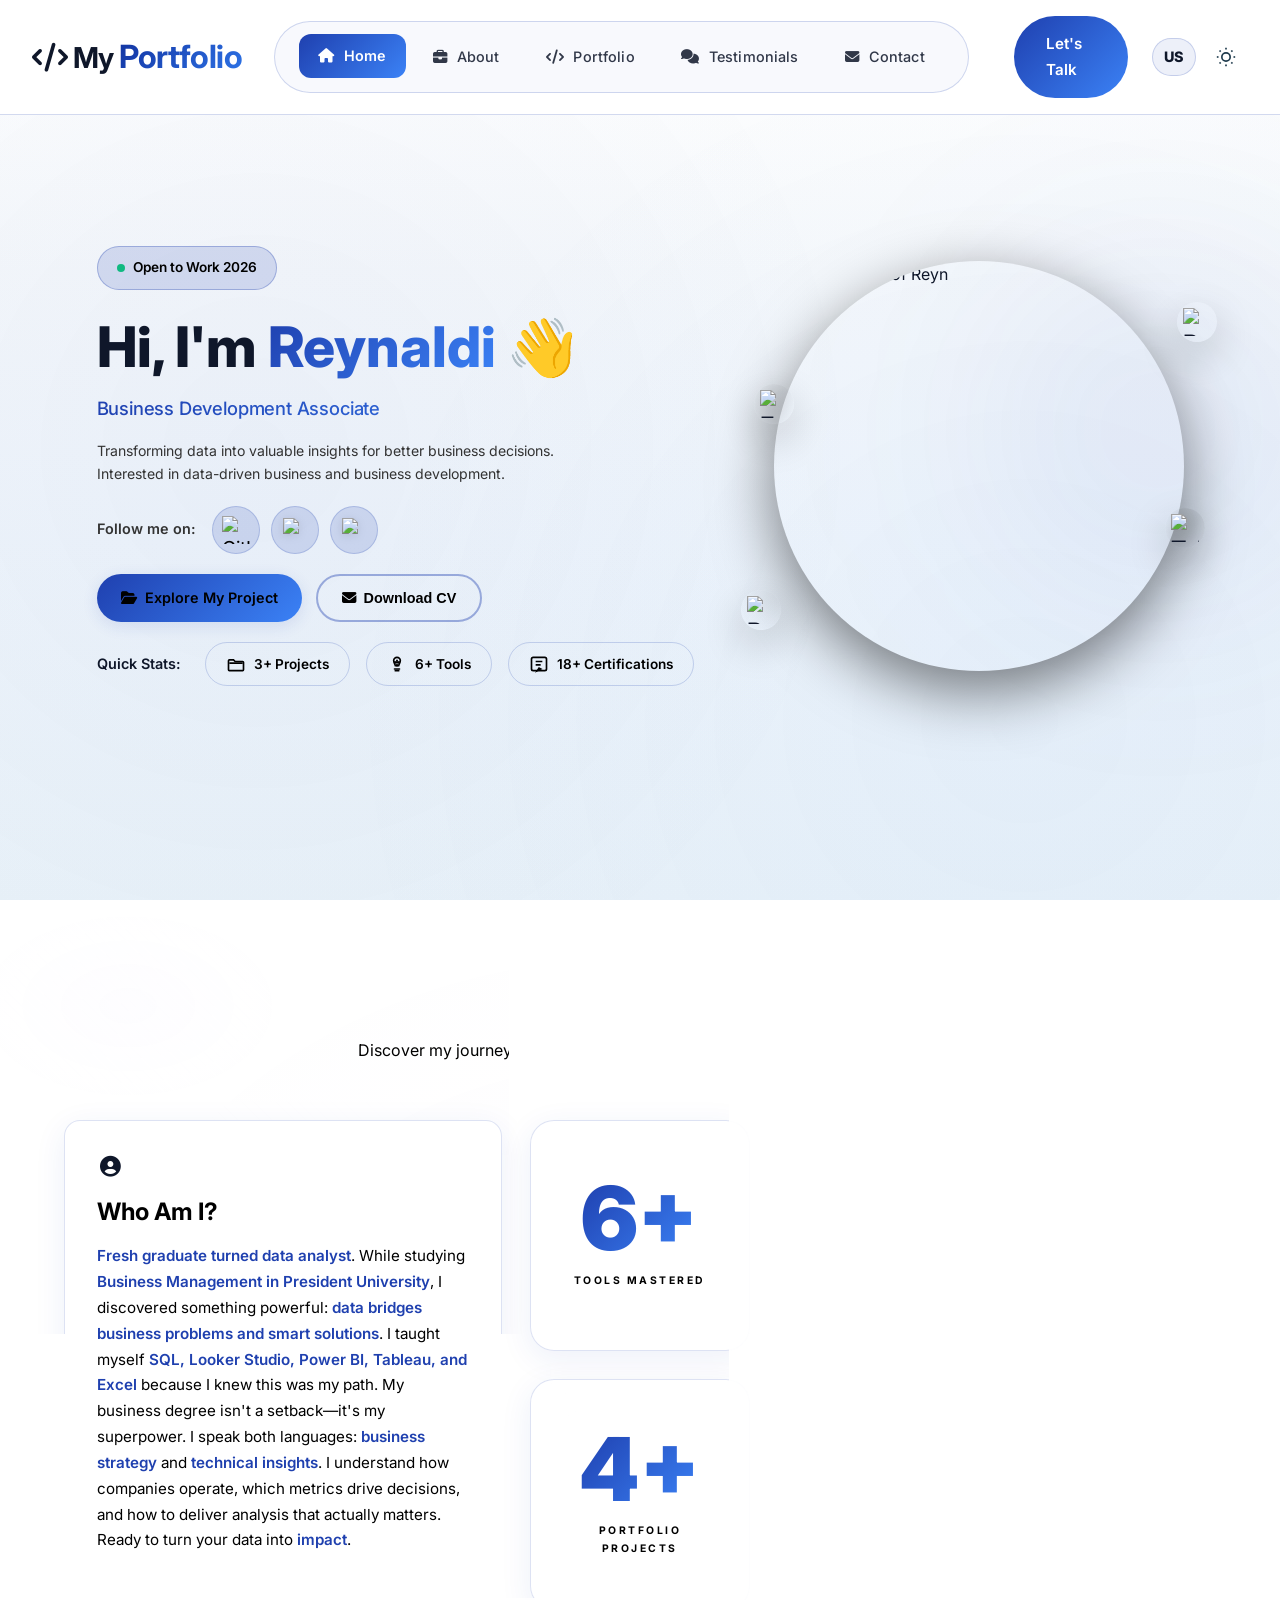
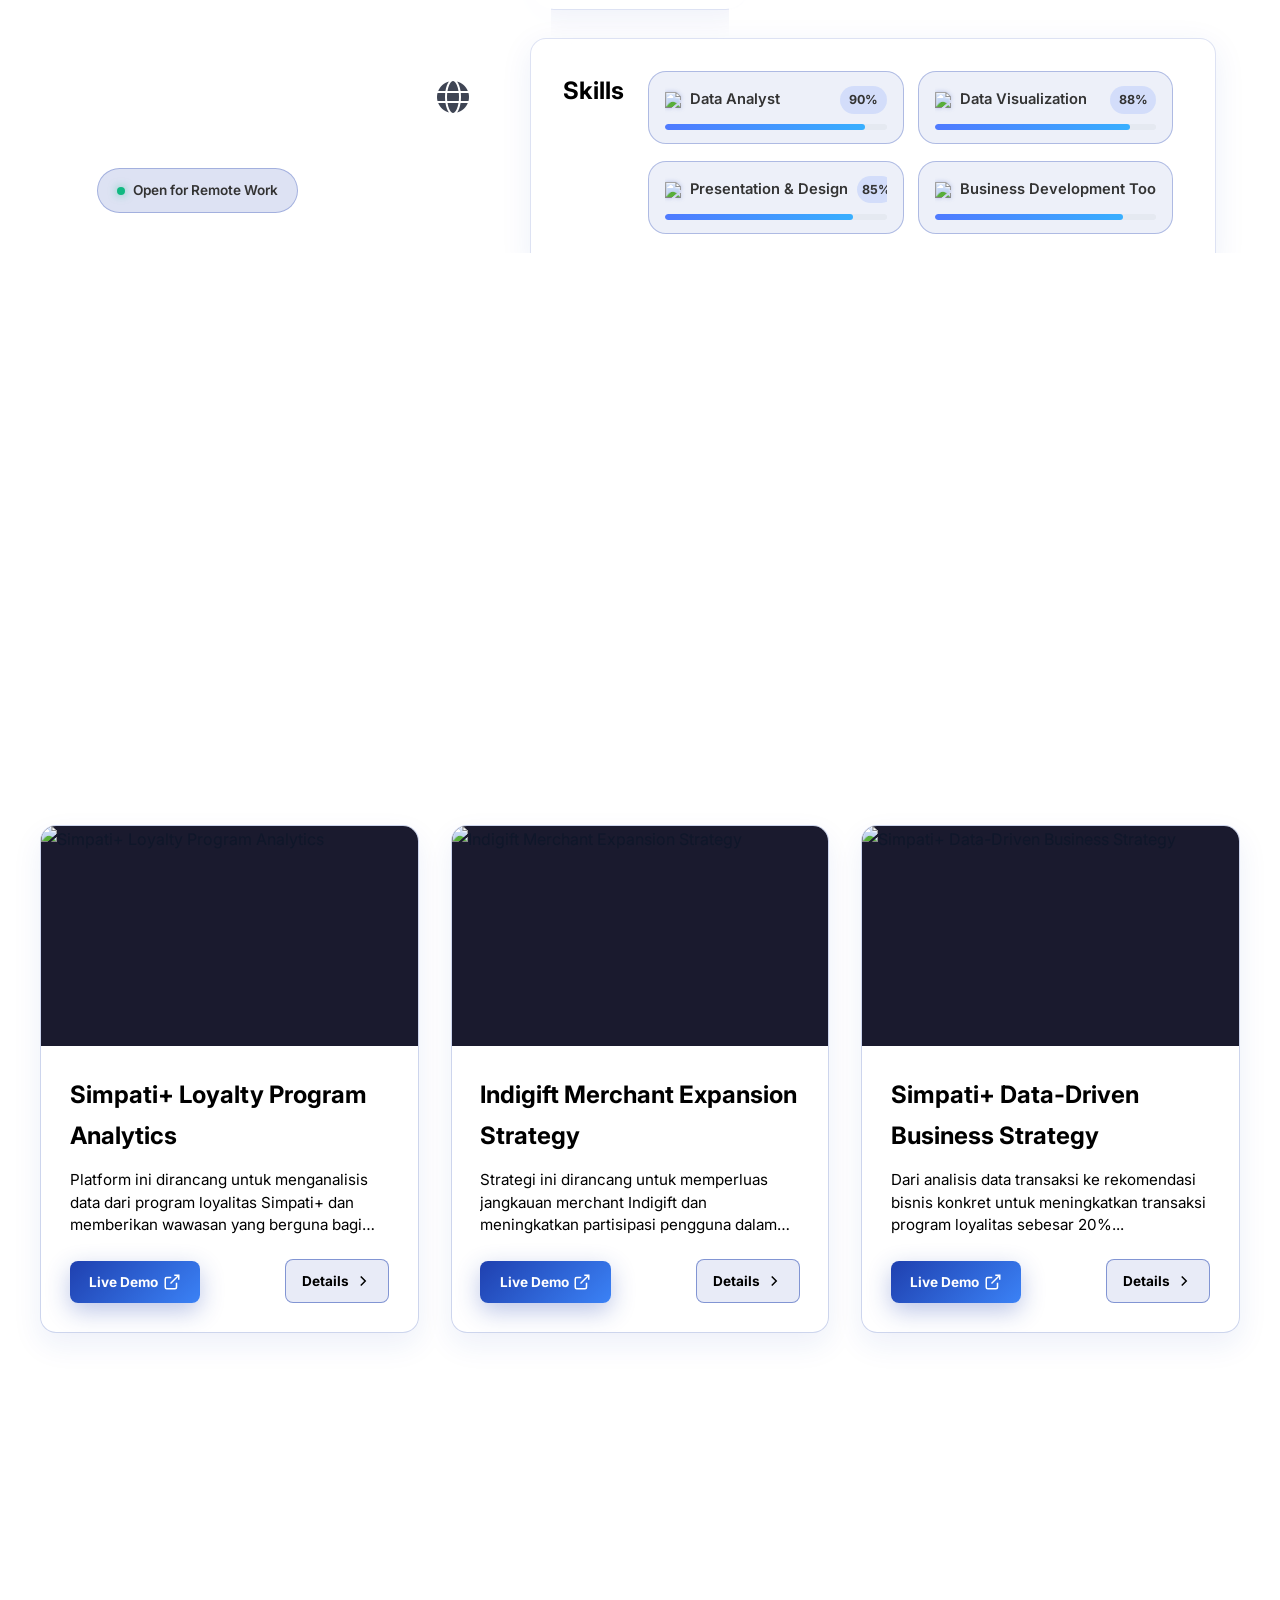
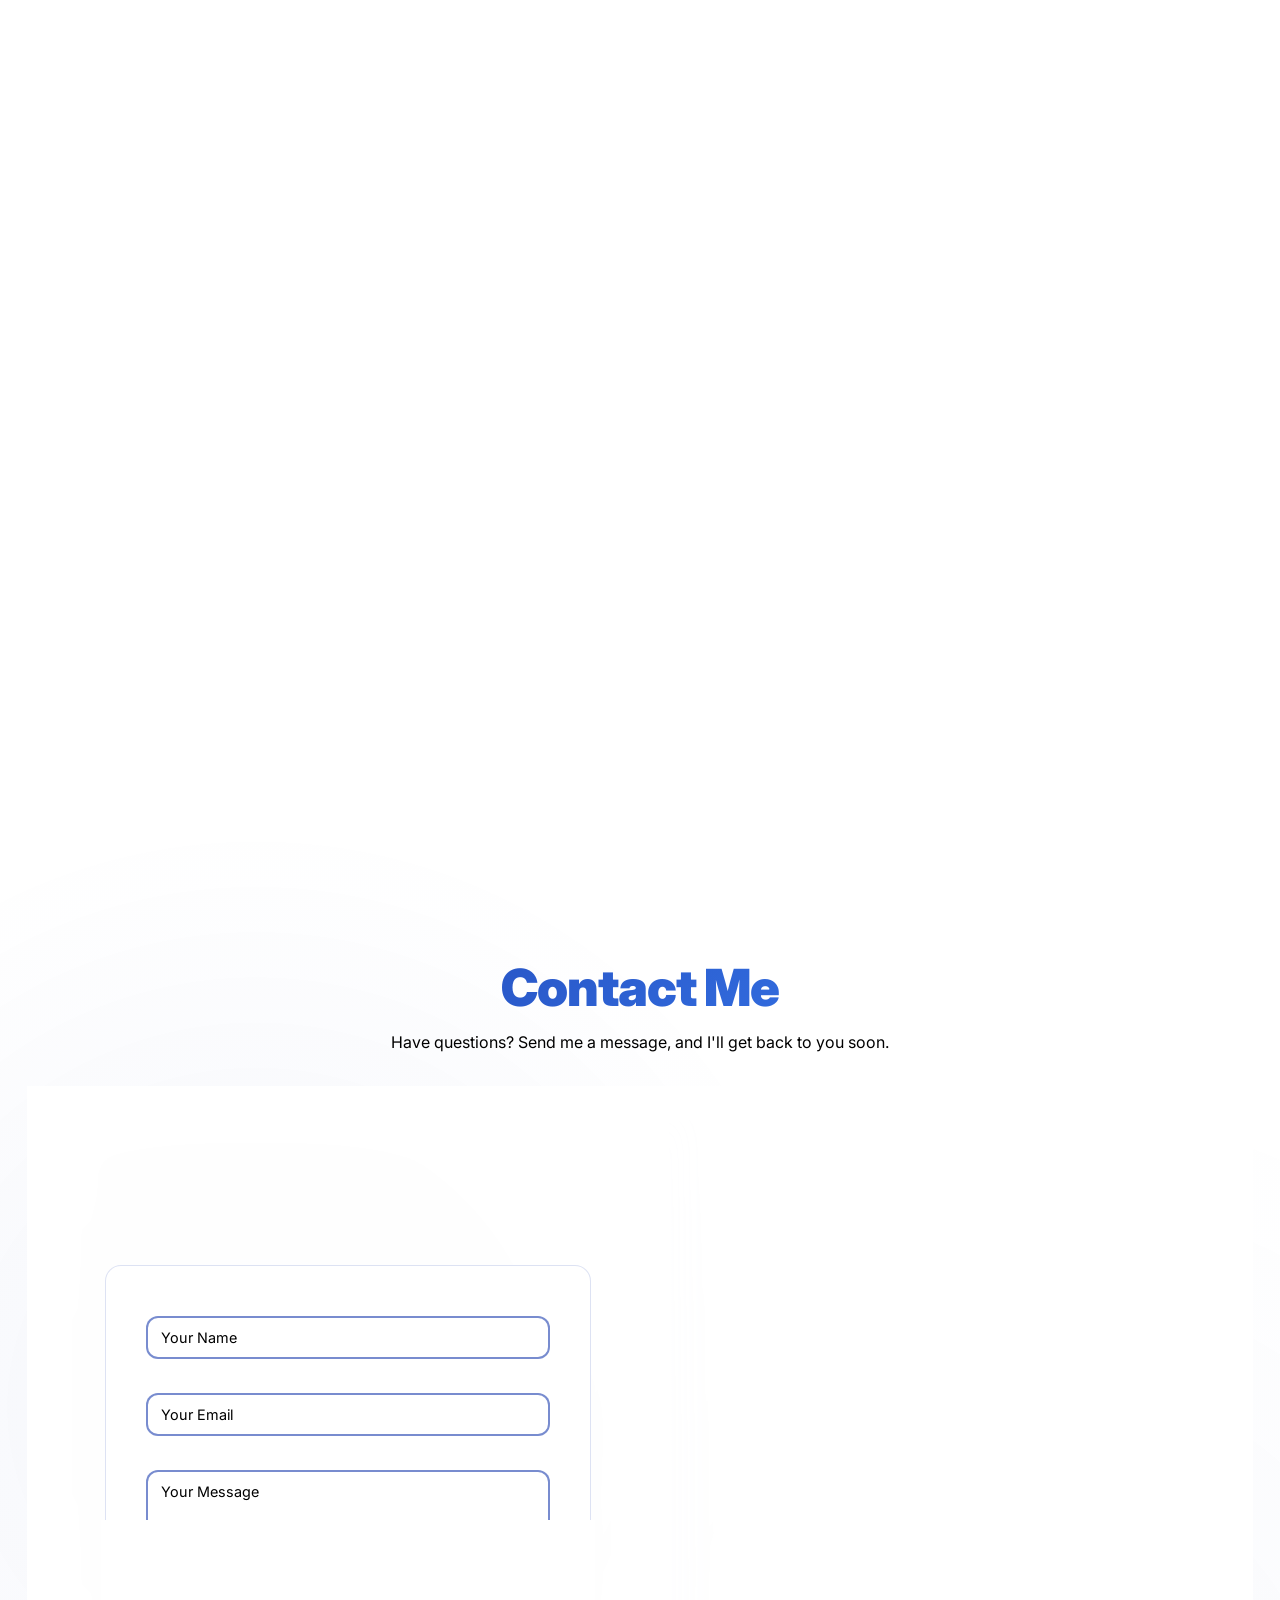
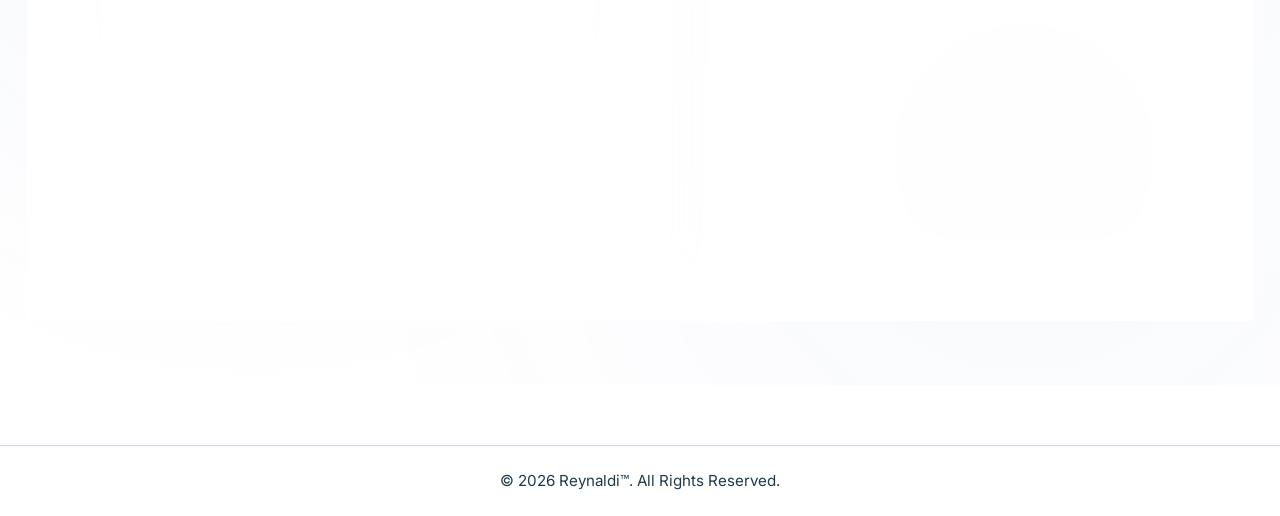
==== commit 2bf7aa7f: "Update skills icons and add hover shine effect for skills cards" ====
--- a/reynaldi.my.id/index.html
+++ b/reynaldi.my.id/index.html
@@ -31,7 +31,14 @@
                     <!-- single language pill (toggles between US / ID) -->
                     <a href="#" class="icon-pill lang-pill" role="button" data-lang="en" aria-label="Switch language">US</a>
                     <!-- light theme toggle -->
-                    <button class="icon-pill theme-toggle" id="themeToggle" role="button" aria-label="Switch theme" aria-checked="false"><i class="fas fa-moon"></i></button>
+                    <button class="icon-pill theme-toggle" id="themeToggle" role="button" aria-label="Switch theme" aria-checked="false">
+                        <svg class="theme-icon theme-sun" width="20" height="20" viewBox="0 0 24 24" fill="none" stroke="currentColor" stroke-width="2">
+                            <circle cx="12" cy="12" r="5"/><line x1="12" y1="1" x2="12" y2="3"/><line x1="12" y1="21" x2="12" y2="23"/><line x1="4.22" y1="4.22" x2="5.64" y2="5.64"/><line x1="18.36" y1="18.36" x2="19.78" y2="19.78"/><line x1="1" y1="12" x2="3" y2="12"/><line x1="21" y1="12" x2="23" y2="12"/><line x1="4.22" y1="19.78" x2="5.64" y2="18.36"/><line x1="18.36" y1="5.64" x2="19.78" y2="4.22"/>
+                        </svg>
+                        <svg class="theme-icon theme-moon" width="20" height="20" viewBox="0 0 24 24" fill="currentColor" style="display:none;">
+                            <path d="M21 12.79A9 9 0 1 1 11.21 3 7 7 0 0 0 21 12.79z"/>
+                        </svg>
+                    </button>
 
             </div>
             <div class="hamburger">
@@ -47,28 +54,25 @@
             <div class="container">
                 <div class="home-content">
                     <div class="home-text">
-                        <div class="open-to-work-badge">
+                        <a href="#contact" class="open-to-work-badge contact-link">
                             <span class="badge-dot"></span>
                             <span>Open to Work 2026</span>
-                        </div>
+                        </a>
                         <div class="greeting">Hi, I'm <span class="accent">Reynaldi</span> 👋</div>
-                        <h2 class="hero-subtitle" id="rotating-profession">Business Intelligence Analyst</h2>
-                        <p class="hero-desc">Transforming data into valuable insights for strategic decision-making. Passionate about data visualization and business analysis to drive sustainable growth.</p>
+                        <h2 class="hero-subtitle" id="rotating-profession">Business Development Associate</h2>
+                        <p class="hero-desc">Transforming data into valuable insights for better business decisions. Interested in data-driven business and business development.</p>
                         
                         <div class="social-section">
                             <span class="social-label">Follow me on:</span>
                             <div class="social-links">
                                 <a href="https://github.com/reynaldi8" target="_blank" rel="noopener noreferrer" aria-label="GitHub" class="social-icon github">
-                                    <i class="fab fa-github"></i>
+                                    <img src="./public/Icon/Github.png" alt="GitHub" class="social-icon-img">
                                 </a>
                                 <a href="https://www.linkedin.com/in/reynaldii" target="_blank" rel="noopener noreferrer" aria-label="LinkedIn" class="social-icon linkedin">
-                                    <i class="fab fa-linkedin-in"></i>
-                                </a>
-                                <a href="https://www.instagram.com/aksarareyn" target="_blank" rel="noopener noreferrer" aria-label="Instagram" class="social-icon instagram">
-                                    <i class="fab fa-instagram"></i>
+                                    <img src="./public/Icon/linkedin.png" alt="LinkedIn" class="tableau-logo">
                                 </a>
                                 <a href="https://public.tableau.com/app/profile/reynaldi8" target="_blank" rel="noopener noreferrer" aria-label="Tableau Public" class="social-icon tableau">
-                                    <img src="./public/tableau-public-logo.svg" alt="Tableau Public" class="tableau-logo">
+                                    <img src="./public/Icon/tableau.png" alt="Tableau Public" class="tableau-logo">
                                 </a>
                             </div>
                         </div>
@@ -87,38 +91,55 @@
 
                         <div class="hero-stats">
                             <span class="stats-label">Quick Stats:</span>
-                            <a href="#portfolio" class="stat-pill">
-                                <i class="fas fa-briefcase"></i>
-                                <span>20+ Projects</span>
+                            <a href="#portfolio" class="stat-pill" data-target-tab="projects">
+                                <svg width="20" height="20" viewBox="0 0 24 24" fill="none" stroke="currentColor" stroke-width="2">
+                                    <path d="M4 7h5l2 2h9a1 1 0 0 1 1 1v9a1 1 0 0 1-1 1H4a1 1 0 0 1-1-1V8a1 1 0 0 1 1-1z"></path>
+                                    <path d="M4 11h16"></path>
+                                </svg>
+                                <span>3+ Projects</span>
                             </a>
-                            <a href="#portfolio" class="stat-pill">
-                                <i class="fas fa-code"></i>
-                                <span>4+ Skills</span>
+                            <a href="#portfolio" class="stat-pill" data-target-tab="tech-stack">
+                                <svg width="20" height="20" viewBox="0 0 24 24" fill="none" stroke="currentColor" stroke-width="2" stroke-linecap="round" stroke-linejoin="round">
+                                    <path d="M9 18h6"></path>
+                                    <path d="M10 20h4"></path>
+                                    <path d="M8 8a4 4 0 1 1 8 0c0 2.5-2 4.5-2 6h-4c0-1.5-2-3.5-2-6z"></path>
+                                    <path d="M12 7.5v1.5"></path>
+                                    <path d="M10 10h4"></path>
+                                    <path d="M12 12.5v1.5"></path>
+                                    <path d="M9.5 9.5l1 1"></path>
+                                    <path d="M14.5 9.5l-1 1"></path>
+                                </svg>
+                                <span>6+ Tools</span>
                             </a>
-                            <a href="#portfolio" class="stat-pill">
-                                <i class="fas fa-graduation-cap"></i>
-                                <span>12+ Certifications</span>
+                            <a href="#portfolio" class="stat-pill" data-target-tab="certificates">
+                                <svg width="20" height="20" viewBox="0 0 24 24" fill="none" stroke="currentColor" stroke-width="2">
+                                    <path d="M5 4h14a2 2 0 0 1 2 2v12a2 2 0 0 1-2 2H5a2 2 0 0 1-2-2V6a2 2 0 0 1 2-2z"></path>
+                                    <path d="M8 9h8"></path>
+                                    <path d="M8 13h6"></path>
+                                    <path d="M12 17l-2 3 4-2-2-1z"></path>
+                                </svg>
+                                <span>18+ Certifications</span>
                             </a>
                         </div>
                     </div>
                     
                     <div class="home-image">
                         <div class="image-container">
-                            <img src="public/Graduate1.jpg" alt="Profile photo of Reyn" class="profile-image">
+                            <img src="public/Graduate3.jpeg" alt="Profile photo of Reyn" class="profile-image">
                             <div class="floating-card card-1">
-                                <i class="fas fa-database"></i>
+                                <img src="./public/Icon/PostgreSQL.png" alt="PostgreSQL" class="floating-icon">
                                 <span></span>
                             </div>
                             <div class="floating-card card-2">
-                                <i class="fas fa-table"></i>
+                                <img src="./public/Icon/tableau.png" alt="Tableau" class="floating-icon">
                                 <span></span>
                             </div>
                             <div class="floating-card card-3">
-                                <i class="fas fa-chart-bar"></i>
+                                <img src="./public/Icon/power-bi.jpg" alt="Power BI" class="floating-icon">
                                 <span></span>
                             </div>
                             <div class="floating-card card-4">
-                                <i class="fab fa-python"></i>
+                                <img src="./public/Icon/Excel.png" alt="Excel" class="floating-icon">
                                 <span></span>
                             </div>
                         </div>
@@ -128,35 +149,48 @@
         </section>
 
         <!-- About Section -->
-        <section id="about" class="section about" aria-label="About The Data Analyst">
+        <section id="about" class="section about" aria-label="About Me">
             <div class="container">
                 <div class="about-header">
-                    <h2 class="about-title" data-i18n="about-title">About The Data Analyst</h2>
-                    <p class="about-subtitle" data-i18n="about-subtitle">Discover my journey, expertise, and the passion that drives my work in data analytics.</p>
+                    <h2 class="about-title" data-i18n="about-title">About Me</h2>
+                    <p class="about-subtitle" data-i18n="about-subtitle">Discover my journey, expertise, and the passion that drives my work in data.</p>
                 </div>
 
                 <div class="about-grid">
                     <!-- Row 1: Who Am I, Stats, Current Focus -->
                     
                     <!-- Who Am I Card -->
-                    <div class="about-card who-am-i">
-                        <div class="card-icon">
-                            <i class="fas fa-user-circle"></i>
-                        </div>
-                        <div class="card-content">
-                            <h3 data-i18n="who-am-i">Who Am I?</h3>
-                            <p data-i18n="who-am-i-desc"><span class="highlight-primary">Fresh graduate turned data analyst.</span> While studying Business Management, I discovered something powerful: <span class="highlight-accent">data bridges business problems and smart solutions</span>. I taught myself SQL, Python, Power BI, Tableau, and Excel because I knew this was my path. My business degree isn't a setback—it's my superpower. I speak both languages: business strategy and technical insights. I understand how companies operate, which metrics drive decisions, and how to deliver analysis that actually matters. Ready to turn your data into impact.</p>
+                    <div class="about-card who-am-i" id="whoAmICard" aria-label="Click to view graduate photo">
+                        <div class="flip-card-inner">
+                            <div class="flip-card-front">
+                                <div class="photo-hint">Click to view photo</div>
+                                <div class="card-icon">
+                                    <i class="fas fa-user-circle"></i>
+                                </div>
+                                <div class="card-content">
+                                    <h3 data-i18n="who-am-i">Who Am I?</h3>
+                                    <p data-i18n="who-am-i-desc"><span class="highlight-primary">Fresh graduate turned data analyst</span>. While studying <span class="highlight-accent">Business Management in President University</span>, I discovered something powerful: <span class="highlight-accent">data bridges business problems and smart solutions</span>.
+                                    I taught myself <span class="highlight-primary">SQL, Looker Studio, Power BI, Tableau, and Excel</span> because I knew this was my path. My business degree isn't a setback—it's my superpower. I speak both languages: <span class="highlight-accent">business strategy</span> and <span class="highlight-accent">technical insights</span>.
+                                    I understand how companies operate, which metrics drive decisions, and how to deliver analysis that actually matters. Ready to turn your data into <span class="highlight-primary">impact</span>.</p>
+                                </div>
+                            </div>
+                            <div class="flip-card-back" aria-hidden="true">
+                                <div class="who-am-i-photo"></div>
+                                <div class="photo-overlay">
+                                    <span class="photo-label">Graduate Photo</span>
+                                </div>
+                            </div>
                         </div>
                     </div>
 
                     <!-- Stats Wrapper - 2 separate cards stacked vertically -->
                     <div class="stats-wrapper">
-                        <div class="stat-card">
+                        <div class="stat-card clickable-stat" data-target-tab="tech-stack">
                             <div class="stat-number">6+</div>
                             <div class="stat-label" data-i18n="tools-mastered">TOOLS MASTERED</div>
                         </div>
-                        <div class="stat-card">
-                            <div class="stat-number">5+</div>
+                        <div class="stat-card clickable-stat" data-target-tab="projects">
+                            <div class="stat-number">4+</div>
                             <div class="stat-label" data-i18n="portfolio-projects">PORTFOLIO PROJECTS</div>
                         </div>
                     </div>
@@ -168,7 +202,7 @@
                         </div>
                         <div class="focus-content">
                             <h3 data-i18n="current-focus">Current Focus</h3>
-                            <p data-i18n="current-focus-desc">Building <span class="focus-highlight">Targeted Portfolio Projects</span> that analyze companies with open data analyst roles—identifying real opportunities and creating relevant case studies.</p>
+                            <p data-i18n="current-focus-desc">Building <span class="focus-highlight">Targeted Portfolio Projects</span> that analyze companies with <span class="highlight-accent">open data analyst roles</span>—identifying <span class="highlight-primary">real opportunities</span> and creating <span class="highlight-accent">relevant case studies</span>.</p>
                             <div class="focus-badges">
                                 <span class="badge" data-i18n="company-analysis">Company Analysis</span>
                                 <span class="badge" data-i18n="real-world-data">Real-World Data</span>
@@ -182,56 +216,77 @@
                         <div class="station-content">
                             <h3 data-i18n="base-station">Base Station</h3>
                             <p class="location" data-i18n="location">Jakarta, Indonesia (GMT+7)</p>
-                            <div class="availability">
+                            <a href="#contact" class="availability contact-link">
                                 <span class="availability-dot"></span>
                                 <span class="availability-text" data-i18n="open-for-remote">Open for Remote Work</span>
-                            </div>
+                            </a>
                         </div>
                         <div class="station-icon">
                             <i class="fas fa-globe"></i>
                         </div>
                     </div>
 
-                    <!-- Core Stack Card - Compact -->
+                    <!-- Skills Card - Compact -->
                     <div class="about-card core-stack">
-                        <h3 data-i18n="core-stack">Core Stack</h3>
+                        <h3 data-i18n="Skills">Skills</h3>
                         <div class="stack-list">
-                            <span class="stack-item"><img src="./public/Icon/PostgreSQL.png" alt="PostgreSQL" style="width: 1rem; height: 1rem; object-fit: contain;"> PostgreSQL</span>
-                            <span class="stack-item"><img src="./public/Icon/python.png" alt="Python" style="width: 1rem; height: 1rem; object-fit: contain;"> Python</span>
-                            <span class="stack-item"><img src="./public/Icon/power-bi.jpg" alt="Power BI" style="width: 1rem; height: 1rem; object-fit: contain;"> Power BI</span>
-                            <span class="stack-item"><img src="./public/Icon/tableau.png" alt="Tableau" style="width: 1rem; height: 1rem; object-fit: contain;"> Tableau</span>
-                            <span class="stack-item"><img src="./public/Icon/Looker.png" alt="Looker Studio" style="width: 1rem; height: 1rem; object-fit: contain;"> Looker Studio</span>
-                            <span class="stack-item"><img src="./public/Icon/Excel.png" alt="Excel" style="width: 1rem; height: 1rem; object-fit: contain;"> Excel</span>
+                            <span class="stack-item">
+                                <span class="stack-item-label"><img src="./public/Icon/PostgreSQL.png" alt="Data Analyst" style="width: 1rem; height: 1rem; object-fit: contain;"> Data Analyst <span class="stack-level">90%</span></span>
+                                <span class="stack-progress"><span class="stack-progress-fill" style="width: 90%;"></span></span>
+                            </span>
+                            <span class="stack-item">
+                                <span class="stack-item-label"><img src="./public/Icon/tableau.png" alt="Tableau" style="width: 1rem; height: 1rem; object-fit: contain;"> Data Visualization <span class="stack-level">88%</span></span>
+                                <span class="stack-progress"><span class="stack-progress-fill" style="width: 88%;"></span></span>
+                            </span>
+                            <span class="stack-item">
+                                <span class="stack-item-label"><img src="./public/Icon/GoogleSlides.png" alt="Google Slides" style="width: 1rem; height: 1rem; object-fit: contain;"> Presentation & Design <span class="stack-level">85%</span></span>
+                                <span class="stack-progress"><span class="stack-progress-fill" style="width: 85%;"></span></span>
+                            </span>
+                            <span class="stack-item">
+                                <span class="stack-item-label"><img src="./public/Icon/Hubspot.png" alt="HubSpot" style="width: 1rem; height: 1rem; object-fit: contain;"> Business Development Tools <span class="stack-level">85%</span></span>
+                                <span class="stack-progress"><span class="stack-progress-fill" style="width: 85%;"></span></span>
+
+                            </span>
                         </div>
                     </div>
                 </div>
             </div>
         </section>
-
         <section id="portfolio" class="section portfolio">
             <div class="container">
                 <h2 class="section-title">Portfolio Showcase</h2>
-                <p class="section-subtitle">Projects, Certificates, and Technical Skills — explore my work and credentials.</p>
+                <p class="section-subtitle">Projects, Certificates, and My Tools — explore my work and credentials.</p>
 
                 <!-- Tab Navigation -->
                 <div class="portfolio-tabs">
                     <button class="tab-btn active" data-tab="projects">
                         <svg width="24" height="24" viewBox="0 0 24 24" fill="none" stroke="currentColor" stroke-width="2">
-                            <path d="M9 3H5a2 2 0 0 0-2 2v4m0 0H3m16 0h4v4m0 0v4m0 0v4a2 2 0 0 1-2 2h-4m0 0H9m0 0V3m0 0H5m4 0v4m0 0h4m0 0v4"></path>
+                            <path d="M4 7h5l2 2h9a1 1 0 0 1 1 1v9a1 1 0 0 1-1 1H4a1 1 0 0 1-1-1V8a1 1 0 0 1 1-1z"></path>
+                            <path d="M4 11h16"></path>
                         </svg>
                         <span>Projects</span>
                     </button>
                     <button class="tab-btn" data-tab="certificates">
                         <svg width="24" height="24" viewBox="0 0 24 24" fill="none" stroke="currentColor" stroke-width="2">
-                            <path d="M12 2L15.09 8.26H22L17.55 12.31L19.64 18.56L12 14.51L4.36 18.56L6.45 12.31L2 8.26H8.91L12 2Z"></path>
+                            <path d="M5 4h14a2 2 0 0 1 2 2v12a2 2 0 0 1-2 2H5a2 2 0 0 1-2-2V6a2 2 0 0 1 2-2z"></path>
+                            <path d="M8 9h8"></path>
+                            <path d="M8 13h6"></path>
+                            <path d="M12 17l-2 3 4-2-2-1z"></path>
                         </svg>
                         <span>Certificates</span>
                     </button>
                     <button class="tab-btn" data-tab="tech-stack">
-                        <svg width="24" height="24" viewBox="0 0 24 24" fill="none" stroke="currentColor" stroke-width="2">
-                            <path d="M12 2L2 7V17L12 22L22 17V7L12 2M12 22V12M12 12L2 7M12 12L22 7M2 12L12 17M22 12L12 17"></path>
+                        <svg width="24" height="24" viewBox="0 0 24 24" fill="none" stroke="currentColor" stroke-width="2" stroke-linecap="round" stroke-linejoin="round">
+                            <path d="M9 18h6"></path>
+                            <path d="M10 20h4"></path>
+                            <path d="M8 8a4 4 0 1 1 8 0c0 2.5-2 4.5-2 6h-4c0-1.5-2-3.5-2-6z"></path>
+                            <path d="M12 7.5v1.5"></path>
+                            <path d="M10 10h4"></path>
+                            <path d="M12 12.5v1.5"></path>
+                            <path d="M9.5 9.5l1 1"></path>
+                            <path d="M14.5 9.5l-1 1"></path>
                         </svg>
-                        <span>Tech Stack</span>
+                        <span>Tools</span>
                     </button>
                 </div>
 
@@ -240,11 +295,11 @@
                     <div class="projects-grid">
                         <div class="project-card">
                             <div class="project-image">
-                                <img src="./public/about-profile.gif" alt="Arithmatika Solver">
+                                <img src="./public/It's Me.png" alt="Simpati+ Loyalty Program Analytics">
                             </div>
                             <div class="project-content">
-                                <h3 class="project-title">Arithmatika Solver</h3>
-                                <p class="project-description">Program ini dirancang untuk mempermudah pengguna dalam menyelesaikan soal-soal Aritmatika secara otomatis dengan hasil yang akurat...</p>
+                                <h3 class="project-title">Simpati+ Loyalty Program Analytics</h3>
+                                <p class="project-description">Platform ini dirancang untuk menganalisis data dari program loyalitas Simpati+ dan memberikan wawasan yang berguna bagi pengelola program...</p>
                                 <div class="project-actions">
                                     <a href="#" class="btn-demo">
                                         <span>Live Demo</span>
@@ -254,7 +309,7 @@
                                             <line x1="10" y1="14" x2="21" y2="3"></line>
                                         </svg>
                                     </a>
-                                    <a href="#" class="btn-details">
+                                    <a href="project-detail.html" class="btn-details">
                                         <span>Details</span>
                                         <svg width="18" height="18" viewBox="0 0 24 24" fill="none" stroke="currentColor" stroke-width="2">
                                             <polyline points="9 18 15 12 9 6"></polyline>
@@ -263,14 +318,13 @@
                                 </div>
                             </div>
                         </div>
-
                         <div class="project-card">
                             <div class="project-image">
-                                <img src="./public/about-profile.gif" alt="AutoChat Discord">
+                                <img src="./public/It's Me.png" alt="Indigift Merchant Expansion Strategy">
                             </div>
                             <div class="project-content">
-                                <h3 class="project-title">AutoChat Discord</h3>
-                                <p class="project-description">AutoChat adalah solusi otomatis untuk mengirim pesan ke saluran Discord secara terjadwal dengan fitur penjadwalan fleksibel...</p>
+                                <h3 class="project-title">Indigift Merchant Expansion Strategy</h3>
+                                <p class="project-description">Strategi ini dirancang untuk memperluas jangkauan merchant Indigift dan meningkatkan partisipasi pengguna dalam program loyalitas...</p>
                                 <div class="project-actions">
                                     <a href="#" class="btn-demo">
                                         <span>Live Demo</span>
@@ -280,7 +334,7 @@
                                             <line x1="10" y1="14" x2="21" y2="3"></line>
                                         </svg>
                                     </a>
-                                    <a href="#" class="btn-details">
+                                    <a href="project-detail.html" class="btn-details">
                                         <span>Details</span>
                                         <svg width="18" height="18" viewBox="0 0 24 24" fill="none" stroke="currentColor" stroke-width="2">
                                             <polyline points="9 18 15 12 9 6"></polyline>
@@ -292,11 +346,11 @@
 
                         <div class="project-card">
                             <div class="project-image">
-                                <img src="./public/about-profile.gif" alt="Buku Catatan">
+                                <img src="./public/It's Me.png" alt="Simpati+ Data-Driven Business Strategy">
                             </div>
                             <div class="project-content">
-                                <h3 class="project-title">Buku Catatan</h3>
-                                <p class="project-description">Website yang memungkinkan pengguna untuk membuat, menyimpan, dan mengelola catatan secara digital dengan antarmuka yang intuitif...</p>
+                                <h3 class="project-title">Simpati+ Data-Driven Business Strategy</h3>
+                                <p class="project-description">Dari analisis data transaksi ke rekomendasi bisnis konkret untuk meningkatkan transaksi program loyalitas sebesar 20%...</p>
                                 <div class="project-actions">
                                     <a href="#" class="btn-demo">
                                         <span>Live Demo</span>
@@ -306,7 +360,7 @@
                                             <line x1="10" y1="14" x2="21" y2="3"></line>
                                         </svg>
                                     </a>
-                                    <a href="#" class="btn-details">
+                                    <a href="project-detail.html" class="btn-details">
                                         <span>Details</span>
                                         <svg width="18" height="18" viewBox="0 0 24 24" fill="none" stroke="currentColor" stroke-width="2">
                                             <polyline points="9 18 15 12 9 6"></polyline>
@@ -318,7 +372,7 @@
 
                         <div class="project-card hidden-card">
                             <div class="project-image">
-                                <img src="./public/about-profile.gif" alt="Portfolio Website">
+                                <img src="./public/It's Me.png" alt="Portfolio Website">
                             </div>
                             <div class="project-content">
                                 <h3 class="project-title">Portfolio Website</h3>
@@ -332,7 +386,7 @@
                                             <line x1="10" y1="14" x2="21" y2="3"></line>
                                         </svg>
                                     </a>
-                                    <a href="#" class="btn-details">
+                                    <a href="project-detail.html" class="btn-details">
                                         <span>Details</span>
                                         <svg width="18" height="18" viewBox="0 0 24 24" fill="none" stroke="currentColor" stroke-width="2">
                                             <polyline points="9 18 15 12 9 6"></polyline>
@@ -344,7 +398,7 @@
 
                         <div class="project-card hidden-card">
                             <div class="project-image">
-                                <img src="./public/about-profile.gif" alt="Blog Platform">
+                                <img src="./public/It's Me.png" alt="Blog Platform">
                             </div>
                             <div class="project-content">
                                 <h3 class="project-title">Blog Platform</h3>
@@ -358,7 +412,7 @@
                                             <line x1="10" y1="14" x2="21" y2="3"></line>
                                         </svg>
                                     </a>
-                                    <a href="#" class="btn-details">
+                                    <a href="project-detail.html" class="btn-details">
                                         <span>Details</span>
                                         <svg width="18" height="18" viewBox="0 0 24 24" fill="none" stroke="currentColor" stroke-width="2">
                                             <polyline points="9 18 15 12 9 6"></polyline>
@@ -384,7 +438,7 @@
                                             <line x1="10" y1="14" x2="21" y2="3"></line>
                                         </svg>
                                     </a>
-                                    <a href="#" class="btn-details">
+                                    <a href="project-detail.html" class="btn-details">
                                         <span>Details</span>
                                         <svg width="18" height="18" viewBox="0 0 24 24" fill="none" stroke="currentColor" stroke-width="2">
                                             <polyline points="9 18 15 12 9 6"></polyline>
@@ -453,6 +507,51 @@
                         </div>
                         <div class="certificate-card hidden-card">
                             <div class="certificate-frame">
+                                <img src="./public/Achievments/Google Advanced Data Analytics/Dicoding-Microsoft-Fabric.jpg" alt="Dicoding Microsoft Fabric">
+                            </div>
+                        </div>
+                        <div class="certificate-card hidden-card">
+                            <div class="certificate-frame">
+                                <img src="./public/Achievments/Google Advanced Data Analytics/Inside-LVMH.jpg" alt="Inside LVMH">
+                            </div>
+                        </div>
+                        <div class="certificate-card hidden-card">
+                            <div class="certificate-frame">
+                                <img src="./public/Achievments/President English/President-English.jpg" alt="President English">
+                            </div>
+                        </div>
+                        <div class="certificate-card hidden-card">
+                            <div class="certificate-frame">
+                                <img src="./public/Achievments/Alteryx/Alteryx-Designer-Core.jpg" alt="Alteryx">
+                            </div>
+                        </div>
+                        <div class="certificate-card hidden-card">
+                            <div class="certificate-frame">
+                                <img src="./public/Achievments/DataAnalyticsEssentials/DataAnalyticsEssentials.jpg" alt="Alteryx">
+                            </div>
+                        </div>
+                        <div class="certificate-card hidden-card">
+                            <div class="certificate-frame">
+                                <img src="./public/Achievments/sql basic/sql-basic.jpg" alt="HackerRank">
+                            </div>
+                        </div>
+                        <div class="certificate-card hidden-card">
+                            <div class="certificate-frame">
+                                <img src="./public/Achievments/sql intermediate/sql-intermediate.jpg" alt="HackerRank">
+                            </div>
+                        </div>
+                        <div class="certificate-card hidden-card">
+                            <div class="certificate-frame">
+                                <img src="./public/Achievments/sql advanced/sql-advanced.jpg" alt="HackerRank">
+                            </div>
+                        </div>
+                        <div class="certificate-card hidden-card">
+                            <div class="certificate-frame">
+                                <img src="./public/Achievments/css basic/css-basic.jpg" alt="HackerRank">
+                            </div>
+                        </div>
+                        <div class="certificate-card hidden-card">
+                            <div class="certificate-frame">
                                 <img src="./public/Achievments/Google Advanced Data Analytics/Accelerate-Your-Job-Search-with-AI.jpg" alt="Accelerate Your Job Search with AI">
                             </div>
                         </div>
@@ -506,81 +605,105 @@
                         </button>
                     </div>
                 </div>
-
-                <!-- Tech Stack Tab -->
+                
+                <!-- Tools Tab -->
                 <div class="tab-content tech-stack-tab" data-tab="tech-stack">
-                    <div class="tech-stack-grid">
-                        <div class="tech-card">
-                            <div class="tech-icon">
-                                <img src="./public/Icon/python.png" alt="Python" style="width: 40px; height: 40px; object-fit: contain;">
-                            </div>
-                            <span class="tech-name">Python</span>
-                        </div>
-                        <div class="tech-card">
-                            <div class="tech-icon">
-                                <img src="./public/Icon/PostgreSQL.png" alt="PostgreSQL" style="width: 40px; height: 40px; object-fit: contain;">
-                            </div>
-                            <span class="tech-name">PostgreSQL</span>
+                    <div id="techStackGrid" class="tech-stack-grid">
+                        <div class="tech-card">
+                            <div class="tech-icon">
+                                <img src="./public/Icon/Excel.png" alt="Excel" style="width: 40px; height: 40px; object-fit: contain;">
+                            </div>
+                            <span class="tech-name">Excel</span>
+                            <span class="tech-level">85% proficiency</span>
+                            <div class="tech-progress"><div class="tech-progress-fill" style="width: 95%;"></div></div>
+                        </div>
+                        <div class="tech-card">
+                            <div class="tech-icon">
+                                <img src="./public/Icon/PostgreSQL.png" alt="SQL" style="width: 40px; height: 40px; object-fit: contain;">
+                            </div>
+                            <span class="tech-name">SQL</span>
+                            <span class="tech-level">80% proficiency</span>
+                            <div class="tech-progress"><div class="tech-progress-fill" style="width: 90%;"></div></div>
                         </div>
                         <div class="tech-card">
                             <div class="tech-icon">
                                 <img src="./public/Icon/power-bi.jpg" alt="Power BI" style="width: 40px; height: 40px; object-fit: contain;">
                             </div>
                             <span class="tech-name">Power BI</span>
+                            <span class="tech-level">82% proficiency</span>
+                            <div class="tech-progress"><div class="tech-progress-fill" style="width: 88%;"></div></div>
                         </div>
                         <div class="tech-card">
                             <div class="tech-icon">
                                 <img src="./public/Icon/tableau.png" alt="Tableau" style="width: 40px; height: 40px; object-fit: contain;">
                             </div>
                             <span class="tech-name">Tableau</span>
-                        </div>
-                        <div class="tech-card">
-                            <div class="tech-icon">
-                                <i class="fas fa-file-excel"></i>
-                            </div>
-                            <span class="tech-name">Excel</span>
-                        </div>
-                        <div class="tech-card">
-                            <div class="tech-icon">
-                                <i class="fas fa-table"></i>
-                            </div>
-                            <span class="tech-name">Data Analysis</span>
-                        </div>
-                        <div class="tech-card">
-                            <div class="tech-icon">
-                                <i class="fab fa-r-project"></i>
-                            </div>
-                            <span class="tech-name">R Programming</span>
-                        </div>
-                        <div class="tech-card">
-                            <div class="tech-icon">
-                                <i class="fab fa-java"></i>
-                            </div>
-                            <span class="tech-name">Pandas</span>
-                        </div>
-                        <div class="tech-card">
-                            <div class="tech-icon">
-                                <i class="fas fa-chart-bar"></i>
-                            </div>
-                            <span class="tech-name">Data Viz</span>
-                        </div>
-                        <div class="tech-card">
-                            <div class="tech-icon">
-                                <i class="fas fa-code"></i>
-                            </div>
-                            <span class="tech-name">ETL Tools</span>
-                        </div>
-                        <div class="tech-card">
-                            <div class="tech-icon">
-                                <i class="fas fa-brain"></i>
-                            </div>
-                            <span class="tech-name">ML Tools</span>
-                        </div>
-                        <div class="tech-card">
-                            <div class="tech-icon">
-                                <i class="fas fa-cloud"></i>
-                            </div>
-                            <span class="tech-name">Cloud Tools</span>
+                            <span class="tech-level">82% proficiency</span>
+                            <div class="tech-progress"><div class="tech-progress-fill" style="width: 85%;"></div></div>
+                        </div>
+                        <div class="tech-card">
+                            <div class="tech-icon">
+                                <img src="./public/Icon/Looker.png" alt="Looker Studio" style="width: 40px; height: 40px; object-fit: contain;">
+                            </div>
+                            <span class="tech-name">Looker Studio</span>
+                            <span class="tech-level">82% proficiency</span>
+                            <div class="tech-progress"><div class="tech-progress-fill" style="width: 82%;"></div></div>
+                        </div>
+                        <div class="tech-card">
+                            <div class="tech-icon">
+                                <img src="./public/Icon/ApolloAI.png" alt="Apollo AI" style="width: 40px; height: 40px; object-fit: contain;">
+                            </div>
+                            <span class="tech-name">Apollo AI</span>
+                            <span class="tech-level">80% proficiency</span>
+                            <div class="tech-progress"><div class="tech-progress-fill" style="width: 87%;"></div></div>
+                        </div>
+                        <div class="tech-card">
+                            <div class="tech-icon">
+                                <img src="./public/Icon/Salesforce.png" alt="Python" style="width: 40px; height: 40px; object-fit: contain;">
+                            </div>
+                            <span class="tech-name">Salesforce</span>
+                            <span class="tech-level">85% proficiency</span>
+                            <div class="tech-progress"><div class="tech-progress-fill" style="width: 92%;"></div></div>
+                        </div>
+                        <div class="tech-card">
+                            <div class="tech-icon">
+                                <img src="./public/Icon/Hubspot.png" alt="Hubspot" style="width: 40px; height: 40px; object-fit: contain;">
+                            </div>
+                            <span class="tech-name">Hubspot</span>
+                            <span class="tech-level">80% proficiency</span>
+                            <div class="tech-progress"><div class="tech-progress-fill" style="width: 80%;"></div></div>
+                        </div>
+                        <div class="tech-card">
+                            <div class="tech-icon">
+                                <img src="./public/Icon/Jira.png" alt="Jira" style="width: 40px; height: 40px; object-fit: contain;">
+                            </div>
+                            <span class="tech-name">Jira</span>
+                            <span class="tech-level">80% proficiency</span>
+                            <div class="tech-progress"><div class="tech-progress-fill" style="width: 78%;"></div></div>
+                        </div>
+                        <div class="tech-card">
+                            <div class="tech-icon">
+                                <img src="./public/Icon/Trello.png" alt="Trello" style="width: 40px; height: 40px; object-fit: contain;">
+                            </div>
+                            <span class="tech-name">Trello</span>
+                            <span class="tech-level">80% proficiency</span>
+                            <div class="tech-progress"><div class="tech-progress-fill" style="width: 75%;"></div></div>
+                        </div>
+                        <div class="tech-card">
+                            <div class="tech-icon">
+                                <img src="./public/Icon/Canva.png" alt="Canva" style="width: 40px; height: 40px; object-fit: contain;">
+                            </div>
+                            <span class="tech-name">Canva</span>
+                            <span class="tech-level">82% proficiency</span>
+                            <div class="tech-progress"><div class="tech-progress-fill" style="width: 78%;"></div></div>
+                        </div>
+                        <div class="tech-card">
+                            <div class="tech-icon">
+                                <img src="./public/Icon/GoogleSlides.png" alt="Google Slides" style="width: 40px; height: 40px; object-fit: contain;">
+                            </div>
+                            <span class="tech-name">Google Slides</span>
+                            <span class="tech-level">85% proficiency</span>
+                            <div class="tech-progress"><div class="tech-progress-fill" style="width: 89%;"></div></div>
                         </div>
                     </div>
                 </div>
@@ -591,8 +714,8 @@
         <section id="testimonials" class="section testimonials" aria-label="Testimonials">
             <div class="container">
                 <h2 class="section-title">What People Say</h2>
-                <p class="section-subtitle">Voices from clients, collaborators, and friends who have experienced my work.</p>
-
+                <p class="section-subtitle">Feedback from my team, collaborators, and friends who have experienced my work.</p>
+                
                 <div class="testimonials-container">
                     <div class="testimonials-header">
                         <h3 class="testimonials-title">
@@ -648,7 +771,6 @@
                             </div>
 
                             <div class="form-group rating-group">
-                                <label></label>
                                 <div class="rating-stars" id="ratingStars">
                                     <button type="button" class="star" data-rating="1" aria-label="1 star">
                                         <i class="fas fa-star"></i>
@@ -699,7 +821,12 @@
                             </div>
                             <p class="muted contact-form-desc" data-i18n="get-in-touch-desc">Want to discuss something? Send me a message and let's talk.</p>
 
-                            <form id="contactForm" class="contact-form card-form" aria-label="Contact form">
+                            <form id="contactForm" class="contact-form card-form" aria-label="Contact form" data-formspree="https://formspree.io/f/mrenlepe" data-email="reynaldi.v8@gmail.com">
+                                <!-- Hidden fields to capture sender 24h local timestamp and timezone -->
+                                <input type="hidden" id="c-submitted-at-local-24h" name="submitted_at_local_24h" value="">
+                                <input type="hidden" id="c-timezone-offset" name="timezone_offset_minutes" value="">
+                                <input type="hidden" id="c-timezone-utc" name="timezone_utc_offset" value="">
+                                <input type="hidden" id="c-timezone-name" name="timezone_name" value="">
                                 <div class="form-group" style="position: relative; margin-bottom: 1.5rem;">
                                     <input type="text" id="c-name" name="name" placeholder="Your Name" required>
                                 </div>
@@ -793,11 +920,11 @@
                                     </div>
                                 </div>
 
-                                <div class="comment-item" role="listitem">
+                                <div class="comment-item" role="listitem" data-timestamp="2026-02-28T12:00:00.000Z" data-hardcoded="true">
                                     <div class="comment-avatar">明</div>
                                     <div class="comment-body">
                                         <h5>明</h5>
-                                        <small class="muted">1d ago</small>
+                                        <small class="muted"><span class="time-ago">4 months ago</span></small>
                                         <p>cool!</p>
                                     </div>
                                 </div>
@@ -811,7 +938,13 @@
                         </div>
                     </div>
                 </div>
-
+            </main>
+
+            <footer class="site-footer">
+                <div class="container">
+                    <p>© 2026 Reynaldi™. All Rights Reserved.</p>
+                </div>
+            </footer>
 
     <script src="script.js"></script>
     <script>
--- a/reynaldi.my.id/style.css
+++ b/reynaldi.my.id/style.css
@@ -1,25 +1,33 @@
-/* CSS Variables - HizkiaDev Theme with Purple-Pink */
+/* CSS Variables - Professional Blue Theme for Data Analyst */
 :root {
     /* Backgrounds */
-    --bg-main: #0a0a1a;
-    --bg-gradient: linear-gradient(180deg, #0a0a1a 0%, #0f0f2a 50%, #1a1a3a 100%);
-    --bg-card: rgba(30, 30, 60, 0.5);
-    --bg-navbar: rgba(20, 20, 40, 0.8);
+    --bg-main: #0f172a;
+    --bg-gradient: linear-gradient(180deg, #0f172a 0%, #1a2444 50%, #1f2d52 100%);
+    --bg-card: rgba(31, 41, 82, 0.6);
+    --bg-navbar: rgba(15, 23, 42, 0.85);
     
     /* Text Colors */
     --text-primary: #ffffff;
-    --text-secondary: #a0a0c0;
-    --text-muted: #7070a0;
-    
-    /* Accent Colors */
-    --purple-primary: #a855f7;
-    --pink-primary: #ec4899;
-    --gradient-primary: linear-gradient(135deg, #a855f7 0%, #ec4899 100%);
+    --text-secondary: #a8c5e8;
+    --text-muted: #7a9bb5;
+    --bg-primary: #ffffff;
+    
+    /* Accent Colors - Professional Blue */
+    --purple-primary: #1f40af;
+    --pink-primary: #3b82f6;
+    --gradient-primary: linear-gradient(135deg, #1f40af 0%, #3b82f6 100%);
+    
+    /* Success Color for achievements */
+    --success-color: #10b981;
     
     /* UI Elements */
-    --border-color: rgba(168, 85, 247, 0.15);
-    --border-hover: rgba(168, 85, 247, 0.4);
-    --shadow-color: rgba(168, 85, 247, 0.2);
+    --border-color: rgba(31, 64, 175, 0.15);
+    --border-hover: rgba(31, 64, 175, 0.4);
+    --border-accent: rgba(31, 64, 175, 0.25);
+    --shadow-color: rgba(31, 64, 175, 0.2);
+    --shadow-glow: 0 20px 80px rgba(59, 130, 246, 0.18);
+    --accent-primary: #3b82f6;
+    --accent-secondary: #60a5fa;
     
     /* Form Input Theme */
     --input-bg: rgba(30, 30, 60, 0.4);
@@ -39,32 +47,36 @@
 
 /* Light Theme */
 :root.light {
-    /* Backgrounds - White with gradient purple pink purple */
-    --bg-main: #fafafa;
-    --bg-gradient: linear-gradient(180deg, #ffffff 0%, #f8f5fb 30%, #f5f0f8 60%, #f0e8f5 100%);
-    --bg-card: rgba(255, 255, 255, 0.9);
-    --bg-navbar: rgba(255, 255, 255, 0.95);
-    
-    /* Text Colors - Changed to black for visibility */
-    --text-primary: #000000;
-    --text-secondary: #333333;
-    --text-muted: #666666;
-    
-    /* Accent Colors - SAME as dark */
-    --purple-primary: #a855f7;
-    --pink-primary: #ec4899;
-    --gradient-primary: linear-gradient(135deg, #a855f7 0%, #ec4899 100%);
+    /* Backgrounds - White with subtle blue gradient */
+    --bg-main: #f8fafc;
+    --bg-gradient: linear-gradient(180deg, #ffffff 0%, #f5f8fb 30%, #eff5fb 60%, #e8f1f8 100%);
+    --bg-card: rgba(255, 255, 255, 0.93);
+    --bg-navbar: rgba(255, 255, 255, 0.96);
+    
+    /* Text Colors - Professional dark blue */
+    --text-primary: #0f172a;
+    --text-secondary: #1e3a4c;
+    --text-muted: #475569;
+    --bg-primary: #000000;
+    
+    /* Accent Colors - SAME Professional Blue as dark */
+    --purple-primary: #1f40af;
+    --pink-primary: #3b82f6;
+    --gradient-primary: linear-gradient(135deg, #1f40af 0%, #3b82f6 100%);
+    
+    /* Success Color */
+    --success-color: #10b981;
     
     /* UI Elements */
-    --border-color: rgba(168, 85, 247, 0.25);
-    --border-hover: rgba(168, 85, 247, 0.5);
-    --shadow-color: rgba(168, 85, 247, 0.15);
+    --border-color: rgba(31, 64, 175, 0.2);
+    --border-hover: rgba(31, 64, 175, 0.5);
+    --shadow-color: rgba(31, 64, 175, 0.12);
     
     /* Form Input Theme */
     --input-bg: #ffffff;
-    --input-border: rgba(100, 100, 150, 0.3);
-    --input-text: #000000;
-    --input-placeholder: rgba(50, 50, 80, 0.5);
+    --input-border: rgba(31, 64, 175, 0.25);
+    --input-text: #0f172a;
+    --input-placeholder: rgba(15, 23, 42, 0.5);
 }
 
 /* Light theme color overrides for white text to black */
@@ -72,6 +84,27 @@
 :root.light .social-icon,
 :root.light .icon-pill.active {
     color: #000000 !important;
+}
+
+/* Light theme navbar overrides */
+:root.light .nav-link {
+    color: var(--text-primary) !important;
+    opacity: 0.85;
+}
+
+:root.light .nav-link:hover {
+    color: #ffffff !important;
+    opacity: 1;
+}
+
+:root.light .nav-link.active {
+    color: #ffffff !important;
+    background: var(--gradient-primary) !important;
+    opacity: 1;
+}
+
+:root.light .nav-brand {
+    color: var(--text-primary) !important;
 }
 
 :root.light .hire-btn.primary {
@@ -143,7 +176,7 @@
     color: #333333 !important;
 }
 
-/* Tech stack labels and text */
+/* Skills labels and text */
 :root.light .tech-name,
 :root.light .skill-level,
 :root.light .skill-percentage,
@@ -154,14 +187,14 @@
 
 /* Stack item styling in light theme */
 :root.light .stack-item {
-    background: rgba(168, 85, 247, 0.08) !important;
-    border-color: rgba(168, 85, 247, 0.3) !important;
+    background: rgba(31, 64, 175, 0.08) !important;
+    border-color: rgba(31, 64, 175, 0.3) !important;
     color: #333333 !important;
 }
 
 :root.light .stack-item:hover {
-    background: rgba(168, 85, 247, 0.15) !important;
-    border-color: rgba(168, 85, 247, 0.4) !important;
+    background: rgba(31, 64, 175, 0.15) !important;
+    border-color: rgba(31, 64, 175, 0.4) !important;
     color: #000000 !important;
 }
 
@@ -227,11 +260,28 @@
 :root.light .highlight-primary,
 :root.light .highlight-accent,
 :root.light .focus-highlight {
-    color: #a855f7 !important;
+    color: #1f40af !important;
 }
 
 /* Footer text */
-:root.light footer,
+footer {
+    margin-top: 60px;
+    padding: 22px 0;
+    text-align: center;
+    color: var(--text-secondary);
+    font-size: 0.95rem;
+    background: transparent;
+    border-top: 1px solid rgba(255, 255, 255, 0.08);
+}
+footer p {
+    margin: 0;
+}
+
+:root.light footer {
+    color: var(--text-secondary);
+    border-top-color: rgba(31, 64, 175, 0.22);
+}
+
 :root.light .footer-text,
 :root.light .footer-link {
     color: #333333 !important;
@@ -248,19 +298,30 @@
     color: #ffffff !important;
 }
 
-/* Tech Stack Card overrides for light theme */
-:root.light .tech-card {
-    background: rgba(168, 85, 247, 0.05);
-    border: 2px solid rgba(168, 85, 247, 0.3);
+:root.light .btn-details {
+    background: rgba(31, 64, 175, 0.1) !important;
+    border: 1px solid rgba(31, 64, 175, 0.5) !important;
+    color: #000000 !important;
+}
+
+:root.light .btn-details:hover {
+    background: rgba(31, 64, 175, 0.2) !important;
+    border-color: rgba(31, 64, 175, 0.7) !important;
+}
+
+/* Skills Card overrides for light theme */
+:root.light .skills-card {
+    background: rgba(31, 64, 175, 0.05);
+    border: 2px solid rgba(31, 64, 175, 0.3);
 }
 
 :root.light .tech-card:hover {
-    background: rgba(168, 85, 247, 0.1);
-    border-color: rgba(168, 85, 247, 0.5);
+    background: rgba(31, 64, 175, 0.1);
+    border-color: rgba(31, 64, 175, 0.5);
 }
 
 :root.light .tech-icon {
-    color: #a855f7;
+    color: #1f40af;
 }
 
 :root.light .tech-name {
@@ -269,54 +330,84 @@
 
 /* Portfolio tabs overrides for light theme */
 :root.light .tab-btn {
-    background: rgba(168, 85, 247, 0.05);
-    border: 2px solid rgba(168, 85, 247, 0.25);
+    background: rgba(31, 64, 175, 0.05);
+    border: 2px solid rgba(31, 64, 175, 0.25);
     color: #000000 !important;
 }
 
 :root.light .tab-btn:hover {
-    background: rgba(168, 85, 247, 0.12);
-    border-color: rgba(168, 85, 247, 0.5);
+    background: rgba(31, 64, 175, 0.12);
+    border-color: rgba(31, 64, 175, 0.5);
 }
 
 :root.light .tab-btn.active {
-    background: rgba(168, 85, 247, 0.2);
-    border-color: rgba(168, 85, 247, 0.6);
+    background: rgba(31, 64, 175, 0.2);
+    border-color: rgba(31, 64, 175, 0.6);
     color: #000000 !important;
 }
 
 :root.light .tab-btn svg {
     stroke: #000000;
     color: #000000;
+}
+
+:root.light .tech-card,
+:root.light .certificate-card,
+:root.light .project-card,
+:root.light .contact-message,
+:root.light .comments-panel,
+:root.light .card,
+:root.light .about-card {
+    background: rgba(255, 255, 255, 0.92) !important;
+    border-color: rgba(31, 64, 175, 0.22) !important;
+    box-shadow: 0 12px 30px rgba(31, 64, 175, 0.08) !important;
+}
+
+:root.light .stats-wrapper {
+    background: transparent !important;
+    border: none !important;
+    box-shadow: none !important;
+}
+
+:root.light .tech-card {
+    border-color: rgba(31, 64, 175, 0.3) !important;
+}
+
+:root.light .tech-card:hover,
+:root.light .certificate-card:hover,
+:root.light .project-card:hover,
+:root.light .about-card:hover {
+    border-color: rgba(31, 64, 175, 0.45) !important;
+    box-shadow: 0 18px 40px rgba(31, 64, 175, 0.12) !important;
 }
 
 /* Light theme form input styles */
 :root.light .form-group input,
 :root.light .form-group textarea {
     background: #ffffff !important;
-    border: 2px solid rgba(168, 85, 247, 0.4) !important;
+    border: 2px solid rgba(31, 64, 175, 0.6) !important;
     color: #000000 !important;
 }
 
 :root.light .form-group input::placeholder,
 :root.light .form-group textarea::placeholder {
-    color: rgba(100, 100, 120, 0.5);
+    color: #000000;
 }
 
 :root.light .form-group input:hover,
 :root.light .form-group textarea:hover {
-    border-color: rgba(168, 85, 247, 0.4) !important;
+    border-color: rgba(31, 64, 175, 0.7) !important;
 }
 
 :root.light .form-group input:focus,
 :root.light .form-group textarea:focus {
     background: #ffffff !important;
-    border: 2px solid rgba(168, 85, 247, 0.4) !important;
-    box-shadow: none !important;
+    border: 2px solid rgba(31, 64, 175, 0.8) !important;
+    box-shadow: 0 0 0 3px rgba(31, 64, 175, 0.1) !important;
 }
 
 :root.light .form-group label {
-    color: #333333;
+    color: #000000;
 }
 
 /* Ensure buttons are visible in light theme */
@@ -389,8 +480,8 @@
     left: 0;
     width: 100%;
     height: 100%;
-    background: radial-gradient(circle at 20% 50%, rgba(168, 85, 247, 0.1) 0%, transparent 50%),
-                radial-gradient(circle at 80% 80%, rgba(236, 72, 153, 0.1) 0%, transparent 50%);
+    background: radial-gradient(circle at 20% 50%, rgba(31, 64, 175, 0.04) 0%, transparent 55%),
+                radial-gradient(circle at 80% 80%, rgba(59, 130, 246, 0.04) 0%, transparent 55%);
     pointer-events: none;
     z-index: 0;
 }
@@ -401,10 +492,8 @@
     position: fixed; 
     inset: 0; 
     pointer-events: none; 
-    background-image: linear-gradient(rgba(255,255,255,0.01) 1px, transparent 1px), linear-gradient(90deg, rgba(255,255,255,0.01) 1px, transparent 1px); 
-    background-size: 36px 36px; 
-    mix-blend-mode: overlay; 
-    opacity: 0.18; 
+    background-image: none; 
+    opacity: 0; 
     z-index: 0; 
 }
 
@@ -449,7 +538,12 @@
 header.scrolled {
     padding: 0.5rem 0;
     background: rgba(10, 10, 21, 0.98);
-    box-shadow: 0 4px 20px rgba(255, 59, 154, 0.08);
+    box-shadow: 0 4px 20px rgba(31, 64, 175, 0.08);
+}
+
+:root.light header.scrolled {
+    background: rgba(248, 250, 252, 0.98);
+    border-bottom-color: rgba(31, 64, 175, 0.15);
 }
 
 .navbar {
@@ -469,6 +563,7 @@
     letter-spacing: -0.02em;
     position: relative;
     cursor: pointer;
+    white-space: nowrap;
 }
 
 .brand-dot {
@@ -477,6 +572,11 @@
     -webkit-text-fill-color: transparent;
     background-clip: text;
     font-size: 2rem;
+    font-weight: 700;
+}
+
+:root.light .brand-dot {
+    filter: brightness(0.9) contrast(1.1);
 }
 
 .nav-menu {
@@ -488,14 +588,19 @@
     background: rgba(255, 255, 255, 0.02);
     padding: 0.8rem 1.5rem;
     border-radius: var(--border-radius-pill);
-    border: 1px solid rgba(255, 59, 154, 0.15);
+    border: 1px solid rgba(31, 64, 175, 0.15);
     backdrop-filter: blur(10px);
+}
+
+:root.light .nav-menu {
+    background: rgba(31, 64, 175, 0.03);
+    border-color: rgba(31, 64, 175, 0.2);
 }
 
 /* Icon pills (shared single style for language & theme) */
 .nav-controls{ display:flex; align-items:center; margin-left:0.8rem; }
 .icon-pills{ display:flex; gap:0.5rem; align-items:center; }
-.icon-pill{ display:inline-flex; align-items:center; justify-content:center; min-width:44px; height:38px; padding:0 .6rem; border-radius:999px; background: rgba(255, 59, 154, 0.08); border:1px solid rgba(255, 59, 154, 0.2); color:var(--text-secondary); text-decoration:none; font-weight:800; font-size:0.9rem; transition: var(--transition-fast); cursor:pointer; }
+.icon-pill{ display:inline-flex; align-items:center; justify-content:center; min-width:44px; height:38px; padding:0 .6rem; border-radius:999px; background: rgba(31, 64, 175, 0.08); border:1px solid rgba(31, 64, 175, 0.2); color:var(--text-secondary); text-decoration:none; font-weight:800; font-size:0.9rem; transition: var(--transition-fast); cursor:pointer; }
 .icon-pill:hover{ color:var(--text-primary); transform: translateY(-2px); }
 .icon-pill.active{ background:var(--gradient-primary); color:#fff; box-shadow: var(--shadow-glow); border-color: var(--border-accent); }
 
@@ -508,7 +613,7 @@
 }
 
 .theme-toggle:focus {
-    outline: 2px solid rgba(168, 85, 247, 0.4);
+    outline: 2px solid rgba(31, 64, 175, 0.4);
     outline-offset: 2px;
 }
 
@@ -516,12 +621,12 @@
 @media (max-width: 800px){ .nav-controls{ display:flex; gap:0.4rem; } .icon-pill{ min-width:40px; height:36px; font-size:0.88rem; } }
 
 /* Theme classes on root */
-.light { --bg-main: #f5f5f8; --bg-gradient: linear-gradient(180deg, #f8f8fb 0%, #f0f0f5 100%); --bg-card: #ffffff; --bg-navbar: rgba(255, 255, 255, 0.95); --text-primary: #1a1a2e; --text-secondary: #4a4a6a; --text-muted: #7070a0; --border-color: rgba(168, 85, 247, 0.2); --border-hover: rgba(168, 85, 247, 0.5); --shadow-color: rgba(168, 85, 247, 0.15); }
+.light { --bg-main: #f5f5f8; --bg-gradient: linear-gradient(180deg, #f8f8fb 0%, #f0f0f5 100%); --bg-card: #ffffff; --bg-navbar: rgba(255, 255, 255, 0.95); --text-primary: #1a1a2e; --text-secondary: #4a4a6a; --text-muted: #7070a0; --border-color: rgba(31, 64, 175, 0.2); --border-hover: rgba(31, 64, 175, 0.5); --shadow-color: rgba(31, 64, 175, 0.15); }
 /* .dark uses default dark variables (no overrides) */
 
 
 .nav-link {
-    color: var(--text-secondary);
+    color: var(--text-primary);
     text-decoration: none;
     font-weight: 500;
     font-size: 0.9rem;
@@ -533,19 +638,22 @@
     display: flex;
     align-items: center;
     gap: 0.6rem;
+    opacity: 0.8;
 }
 
 .nav-link:hover,
 .nav-link.active {
-    color: var(--text-primary);
-    background: rgba(168, 85, 247, 0.1);
+    opacity: 1;
+    color: #ffffff;
+    background: rgba(31, 64, 175, 0.1);
     transform: translateY(-1px);
 }
 
 .nav-link.active {
     background: var(--gradient-primary);
-    color: var(--bg-primary);
+    color: #ffffff;
     font-weight: 600;
+    opacity: 1;
 }
 
 .nav-cta {
@@ -556,7 +664,7 @@
 
 .cta-btn {
     background: var(--gradient-primary);
-    color: var(--bg-primary);
+    color: #ffffff;
     text-decoration: none;
     padding: 0.8rem 1.8rem;
     border-radius: var(--border-radius-pill);
@@ -565,6 +673,10 @@
     transition: var(--transition-smooth);
     position: relative;
     overflow: hidden;
+}
+
+:root.light .cta-btn {
+    color: #ffffff !important;
 }
 
 .cta-btn::before {
@@ -584,7 +696,7 @@
 
 .cta-btn:hover {
     transform: translateY(-2px);
-    box-shadow: 0 10px 30px rgba(168, 85, 247, 0.3);
+    box-shadow: 0 10px 30px rgba(31, 64, 175, 0.3);
 }
 
 .hamburger {
@@ -666,7 +778,7 @@
     right: -10%;
     width: 500px;
     height: 500px;
-    background: radial-gradient(circle, rgba(168, 85, 247, 0.1) 0%, transparent 70%);
+    background: radial-gradient(circle, rgba(31, 64, 175, 0.1) 0%, transparent 70%);
     border-radius: 50%;
     filter: blur(100px);
     animation: float 6s ease-in-out infinite;
@@ -690,13 +802,14 @@
 }
 
 /* Open to Work Badge */
-.open-to-work-badge {
+.open-to-work-badge,
+.availability.contact-link {
     display: inline-flex;
     align-items: center;
     gap: 0.5rem;
     padding: 0.6rem 1.2rem;
-    background: rgba(168, 85, 247, 0.15);
-    border: 1px solid rgba(168, 85, 247, 0.3);
+    background: rgba(31, 64, 175, 0.15);
+    border: 1px solid rgba(31, 64, 175, 0.3);
     border-radius: 50px;
     font-size: 0.85rem;
     font-weight: 600;
@@ -704,6 +817,39 @@
     margin-bottom: 1.5rem;
     width: fit-content;
     animation: fadeInUp 0.6s ease forwards;
+    text-decoration: none;
+}
+
+.contact-link {
+    position: relative;
+    overflow: hidden;
+}
+
+.contact-link::before {
+    content: '';
+    position: absolute;
+    inset: 0;
+    background: transparent;
+    border-radius: 50px;
+    pointer-events: none;
+}
+
+.contact-link:hover::before {
+    animation: glowPulse 1s ease-out;
+}
+
+.contact-link:hover::after {
+    content: '';
+    position: absolute;
+    top: 0;
+    left: -100%;
+    width: 100%;
+    height: 100%;
+    background: linear-gradient(90deg, transparent, rgba(255,255,255,0.5), transparent);
+    filter: blur(1px);
+    border-radius: 50px;
+    animation: shineSweep 0.8s cubic-bezier(0.25, 0.46, 0.45, 0.94);
+    pointer-events: none;
 }
 
 .badge-dot {
@@ -861,23 +1007,24 @@
 
 .hire-btn.secondary {
     background: transparent;
-    color: var(--purple-primary);
-    border: 2px solid rgba(168, 85, 247, 0.4);
+    color: #ffffff;
+    border: 2px solid rgba(31, 64, 175, 0.4);
 }
 
 .hire-btn:hover {
     transform: translateY(-2px);
-    box-shadow: 0 8px 24px rgba(168, 85, 247, 0.3);
+    box-shadow: 0 8px 24px rgba(31, 64, 175, 0.3);
 }
 
 .hire-btn.primary:hover {
     transform: translateY(-2px);
-    box-shadow: 0 8px 24px rgba(168, 85, 247, 0.3);
+    box-shadow: 0 8px 24px rgba(31, 64, 175, 0.3);
 }
 
 .hire-btn.secondary:hover {
-    background: rgba(168, 85, 247, 0.1);
+    background: rgba(31, 64, 175, 0.1);
     border-color: var(--purple-primary);
+    color: #ffffff;
     transform: translateY(-2px);
 }
 
@@ -892,7 +1039,7 @@
     width: 50px;
     height: 50px;
     border-radius: 50%;
-    background: rgba(168, 85, 247, 0.15);
+    background: rgba(31, 64, 175, 0.15);
     color: var(--purple-primary);
     display: flex;
     align-items: center;
@@ -904,9 +1051,17 @@
     border: 1px solid var(--border-color);
 }
 
+.social-icon-img {
+    width: 28px;
+    height: 28px;
+    object-fit: contain;
+    max-width: 100%;
+    max-height: 100%;
+}
+
 .social-icon:hover {
     transform: translateY(-6px) scale(1.12);
-    background: rgba(168, 85, 247, 0.25);
+    background: rgba(31, 64, 175, 0.25);
     border-color: var(--purple-primary);
     box-shadow: 0 12px 32px var(--shadow-color);
 }
@@ -951,19 +1106,46 @@
     justify-content: center;
     gap: 0.5rem;
     padding: 0.6rem 1.25rem;
-    background: var(--bg-card);
+    background: transparent;
     color: var(--text-secondary);
     border-radius: 50px;
     border: 1px solid var(--border-color);
     font-weight: 600;
     font-size: 0.85rem;
     transition: var(--transition-fast);
-    box-shadow: 0 4px 16px rgba(0, 0, 0, 0.1);
+    box-shadow: none;
     position: relative;
     white-space: nowrap;
     flex-shrink: 0;
     cursor: pointer;
     text-decoration: none;
+    overflow: hidden;
+}
+
+.stat-pill::before {
+    content: '';
+    position: absolute;
+    inset: 0;
+    border-radius: 50px;
+    background: transparent;
+    opacity: 0;
+    transition: opacity 0.4s cubic-bezier(0.34, 1.56, 0.64, 1);
+    pointer-events: none;
+    box-shadow: none;
+}
+
+.stat-pill::after {
+    content: '';
+    position: absolute;
+    top: 0;
+    left: -100%;
+    width: 100%;
+    height: 100%;
+    background: linear-gradient(90deg, transparent, rgba(255, 255, 255, 0.5), transparent);
+    transition: left 0.6s cubic-bezier(0.25, 0.46, 0.45, 0.94);
+    pointer-events: none;
+    border-radius: 50px;
+    filter: blur(1px);
 }
 
 .stat-pill:hover {
@@ -972,15 +1154,40 @@
     border-color: var(--border-hover);
 }
 
+.stat-pill:hover::before {
+    opacity: 1;
+    animation: glowPulse 1s ease-out;
+}
+
+.stat-pill:hover::after {
+    left: 100%;
+    animation: shineSweep 0.8s cubic-bezier(0.25, 0.46, 0.45, 0.94);
+}
+
+@keyframes glowPulse {
+    0% { opacity: 0; }
+    40% { opacity: 1; }
+    100% { opacity: 0.5; }
+}
+
+@keyframes shineSweep {
+    0% { left: -100%; }
+    100% { left: 100%; }
+}
+
 .stat-pill i {
     font-size: 0.95rem;
     flex-shrink: 0;
     color: var(--purple-primary);
+    position: relative;
+    z-index: 2;
 }
 
 .stat-pill span {
     font-weight: 600;
     color: var(--text-secondary);
+    position: relative;
+    z-index: 2;
 }
 
 .stats-label {
@@ -1042,13 +1249,13 @@
     text-decoration: none;
     transition: var(--transition-smooth);
     font-size: 1.2rem;
-    background: rgba(168, 85, 247, 0.15);
+    background: rgba(31, 64, 175, 0.15);
     border: 1px solid var(--border-color);
 }
 
 .social-icon:hover {
     transform: translateY(-4px) scale(1.15);
-    box-shadow: 0 15px 40px rgba(168, 85, 247, 0.3);
+    box-shadow: 0 15px 40px rgba(31, 64, 175, 0.3);
 }
 
 .social-icon.whatsapp:hover {
@@ -1130,13 +1337,13 @@
 
 .floating-card {
     position: absolute;
-    background: #ffffff;
+    background: transparent;
     border: none;
     backdrop-filter: blur(10px);
     padding: 0;
     border-radius: 50%;
-    width: 50px;
-    height: 50px;
+    width: 40px;
+    height: 40px;
     display: flex;
     align-items: center;
     justify-content: center;
@@ -1158,48 +1365,68 @@
     font-size: 1.3rem;
 }
 
+.floating-card .icon-img {
+    width: 32px;
+    height: 32px;
+    object-fit: contain;
+    max-width: 100%;
+    max-height: 100%;
+}
+
+.floating-icon {
+    width: 28px;
+    height: 28px;
+    object-fit: contain;
+    max-width: 100%;
+    max-height: 100%;
+}
+
 .card-1 {
     top: 10%;
     right: -8%;
     animation-delay: 0s;
-    background: #0078D4;
-    color: #ffffff;
+    background: transparent;
+    color: #1f40af;
+    border: none;
 }
 
 .card-1 i {
-    color: #ffffff;
+    color: #1f40af;
 }
 
 .card-2 {
     bottom: 30%;
     right: -5%;
     animation-delay: 1.5s;
-    background: #FFB81C;
-    color: #1a1a2e;
+    background: transparent;
+    color: #1f40af;
+    border: none;
 }
 
 .card-2 i {
-    color: #1a1a2e;
+    color: #1f40af;
 }
 
 .card-3 {
     bottom: 10%;
     left: -8%;
     animation-delay: 3s;
-    background: #217346;
-    color: #ffffff;
+    background: transparent;
+    color: #1f40af;
+    border: none;
 }
 
 .card-3 i {
-    color: #ffffff;
+    color: #1f40af;
 }
 
 .card-4 {
     top: 30%;
     left: -5%;
     animation-delay: 2s;
-    background: linear-gradient(135deg, #3776AB 0%, #FFD43B 100%);
-    color: #ffffff;
+    background: transparent;
+    color: #1f40af;
+    border: none;
 }
 
 .card-4 i {
@@ -1218,8 +1445,8 @@
     content: '';
     position: absolute;
     inset: 0;
-    background: radial-gradient(circle at 20% 50%, rgba(139, 92, 246, 0.05), transparent 50%),
-                radial-gradient(circle at 80% 80%, rgba(168, 85, 247, 0.03), transparent 50%);
+    background: radial-gradient(circle at 20% 50%, rgba(31, 64, 175, 0.05), transparent 50%),
+                radial-gradient(circle at 80% 80%, rgba(31, 64, 175, 0.03), transparent 50%);
     pointer-events: none;
     z-index: 0;
 }
@@ -1238,7 +1465,7 @@
 
 .about-label {
     display: inline-block;
-    color: #ec4899;
+    color: #3b82f6;
     font-size: 12px;
     font-weight: 700;
     letter-spacing: 2px;
@@ -1290,48 +1517,143 @@
     gap: 1.5rem;
     align-items: stretch;
     min-height: 100%;
-    background: rgba(255, 255, 255, 0.03);
+    background: rgba(15, 23, 42, 0.85);
     border: 1px solid rgba(255, 255, 255, 0.08);
     border-radius: 24px;
     padding: 2rem;
-    box-shadow: 0 4px 24px rgba(0, 0, 0, 0.4);
-    -webkit-backdrop-filter: blur(20px);
-    backdrop-filter: blur(20px);
+    box-shadow: 0 8px 36px rgba(0, 0, 0, 0.45);
+    -webkit-backdrop-filter: blur(18px);
+    backdrop-filter: blur(18px);
     transition: all 0.4s cubic-bezier(0.4, 0, 0.2, 1);
     position: relative;
     overflow: hidden;
     animation: fadeInUp 0.6s ease-out backwards;
-}
-
-.who-am-i::before {
-    content: '';
+    cursor: pointer;
+}
+
+.who-am-i:hover {
+    background: rgba(15, 23, 42, 1);
+    border: 1px solid rgba(255, 255, 255, 0.08);
+    box-shadow: 0 20px 50px rgba(0, 0, 0, 0.28);
+    transform: translateY(-4px);
+}
+
+.flip-card-inner {
+    position: relative;
+    width: 100%;
+    min-height: 100%;
+    transition: transform 0.8s ease;
+    transform-style: preserve-3d;
+}
+
+.who-am-i.flipped .flip-card-inner {
+    transform: rotateY(180deg);
+}
+
+.flip-card-front,
+.flip-card-back {
     position: absolute;
-    top: 0;
-    left: 0;
-    right: 0;
-    height: 1px;
-    background: linear-gradient(90deg, transparent, rgba(139, 92, 246, 0.3), transparent);
-}
-
-.who-am-i:hover {
-    background: rgba(255, 255, 255, 0.04);
-    border-color: rgba(255, 255, 255, 0.12);
-    box-shadow: 0 8px 32px rgba(0, 0, 0, 0.2);
-    transform: translateY(-4px);
+    inset: 0;
+    width: 100%;
+    height: 100%;
+    backface-visibility: hidden;
+}
+
+.flip-card-front {
+    z-index: 2;
+    display: flex;
+    flex-direction: column;
+    position: relative;
+}
+
+.photo-hint {
+    position: absolute;
+    top: 1rem;
+    right: 1rem;
+    left: auto;
+    bottom: auto;
+    display: flex;
+    align-items: flex-start;
+    justify-content: flex-end;
+    color: rgba(255, 255, 255, 0.8);
+    font-size: 0.95rem;
+    font-weight: 600;
+    letter-spacing: 0.04em;
+    opacity: 0;
+    pointer-events: none;
+    transition: opacity 0.25s ease;
+    text-transform: uppercase;
+}
+
+.who-am-i:hover .photo-hint,
+.who-am-i:focus-within .photo-hint {
+    opacity: 1;
+}
+
+.flip-card-front .card-icon {
+    align-self: flex-start;
+    margin-bottom: 1rem;
 }
 
 .card-icon {
-    flex-shrink: 0;
-    width: 64px;
-    height: 64px;
+    width: auto;
+    height: auto;
+    font-size: 1.3rem;
+    display: inline-flex;
+    align-items: center;
+    justify-content: center;
+    background: transparent;
+    color: #ffffff;
     border-radius: 50%;
-    background: linear-gradient(135deg, #a855f7, #ec4899);
+    box-shadow: none;
+    padding: 0.2rem;
+}
+
+.card-content {
+    flex: 1;
+    display: flex;
+    flex-direction: column;
+}
+
+.flip-card-back {
+    transform: rotateY(180deg);
+    background: transparent;
     display: flex;
     align-items: center;
     justify-content: center;
-    font-size: 2rem;
+    padding: 0;
+}
+
+.who-am-i-photo {
+    width: 100%;
+    height: 100%;
+    background-image: url('./public/Graduate4.jpg');
+    background-size: cover;
+    background-position: center;
+    background-repeat: no-repeat;
+    image-rendering: auto;
+    border-radius: 24px;
+}
+
+.photo-overlay {
+    position: absolute;
+    inset: 0;
+    background: linear-gradient(180deg, rgba(15, 23, 42, 0.14), rgba(15, 23, 42, 0.45));
+    display: flex;
+    align-items: flex-end;
+    justify-content: center;
+    padding: 1.5rem;
+    border-radius: 24px;
+}
+
+.photo-label {
     color: #ffffff;
-}
+    font-weight: 700;
+    letter-spacing: 0.03em;
+    text-transform: uppercase;
+    font-size: 0.85rem;
+}
+
 
 .card-content {
     flex: 1;
@@ -1354,34 +1676,34 @@
 
 .highlight-primary,
 .highlight-accent {
-    color: #ec4899;
+    color: #3b82f6;
     font-weight: 600;
 }
 
-/* Stats Wrapper - Grid: 1 / 2 / 2 / 3 - FLEX COLUMN */
+/* Stats Wrapper - Grid: 1 / 2 / 2 / 3 */
 .stats-wrapper {
     grid-column: 2;
     grid-row: 1;
-    display: flex;
-    flex-direction: column;
+    display: grid;
     gap: 1.75rem;
-    height: 100%;
+    width: 100%;
+    grid-auto-rows: minmax(auto, 1fr);
 }
 
 .stat-card {
-    background: rgba(255, 255, 255, 0.03);
+    background: rgba(15, 23, 42, 0.85);
     border: 1px solid rgba(255, 255, 255, 0.08);
     border-radius: 24px;
     padding: 2.5rem 2rem;
     text-align: center;
-    flex: 1;
     display: flex;
     flex-direction: column;
     justify-content: center;
     align-items: center;
-    box-shadow: 0 4px 24px rgba(0, 0, 0, 0.4);
-    -webkit-backdrop-filter: blur(20px);
-    backdrop-filter: blur(20px);
+    min-height: 100%;
+    box-shadow: 0 8px 36px rgba(0, 0, 0, 0.45);
+    -webkit-backdrop-filter: blur(18px);
+    backdrop-filter: blur(18px);
     position: relative;
     overflow: hidden;
     transition: all 0.4s cubic-bezier(0.4, 0, 0.2, 1);
@@ -1391,27 +1713,60 @@
 .stat-card:nth-child(1) { animation-delay: 0.2s; }
 .stat-card:nth-child(2) { animation-delay: 0.3s; }
 
-.stat-card::before {
+.stat-card:hover {
+    background: rgba(15, 23, 42, 1);
+    border-color: rgba(255, 255, 255, 0.12);
+    box-shadow: 0 20px 50px rgba(0, 0, 0, 0.28);
+    transform: translateY(-4px);
+}
+
+/* Clickable Stat Cards */
+.clickable-stat {
+    cursor: pointer;
+    position: relative;
+    overflow: hidden;
+}
+
+.clickable-stat::before {
+    content: '';
+    position: absolute;
+    inset: 0;
+    border-radius: 24px;
+    background: linear-gradient(135deg, rgba(31, 64, 175, 0.4) 0%, rgba(59, 130, 246, 0.4) 100%);
+    opacity: 0;
+    transition: opacity 0.3s ease;
+    pointer-events: none;
+}
+
+.clickable-stat::after {
     content: '';
     position: absolute;
     top: 0;
-    left: 0;
-    right: 0;
-    height: 1px;
-    background: linear-gradient(90deg, transparent, rgba(139, 92, 246, 0.3), transparent);
-}
-
-.stat-card:hover {
-    background: rgba(255, 255, 255, 0.04);
-    border-color: rgba(255, 255, 255, 0.12);
-    box-shadow: 0 8px 32px rgba(0, 0, 0, 0.2);
-    transform: translateY(-4px);
+    left: -100%;
+    width: 100%;
+    height: 100%;
+    background: linear-gradient(90deg, transparent, rgba(255, 255, 255, 0.25), transparent);
+    transition: left 0.5s ease;
+    pointer-events: none;
+    border-radius: 24px;
+}
+
+.clickable-stat:hover::before {
+    opacity: 1;
+}
+
+.clickable-stat:hover::after {
+    left: 100%;
+}
+
+.clickable-stat:hover {
+    border-color: rgba(139, 92, 246, 0.5);
 }
 
 .stat-number {
     font-size: 5.5rem;
     font-weight: 900;
-    background: linear-gradient(135deg, #a855f7 0%, #ec4899 100%);
+    background: linear-gradient(135deg, var(--purple-primary) 0%, var(--pink-primary) 100%);
     -webkit-background-clip: text;
     -webkit-text-fill-color: transparent;
     background-clip: text;
@@ -1422,7 +1777,7 @@
 .stat-label {
     font-size: 0.65rem;
     font-weight: 700;
-    color: rgba(255, 255, 255, 0.45);
+    color: rgba(255, 255, 255, 0.65);
     text-transform: uppercase;
     letter-spacing: 2.5px;
 }
@@ -1437,48 +1792,26 @@
     gap: 1.5rem;
     align-items: stretch;
     min-height: 100%;
-    background: rgba(255, 255, 255, 0.03);
+    background: rgba(15, 23, 42, 0.85);
     border: 1px solid rgba(255, 255, 255, 0.08);
     border-radius: 24px;
     padding: 2rem;
-    box-shadow: 0 4px 24px rgba(0, 0, 0, 0.4);
-    -webkit-backdrop-filter: blur(20px);
-    backdrop-filter: blur(20px);
+    box-shadow: 0 8px 36px rgba(0, 0, 0, 0.45);
+    -webkit-backdrop-filter: blur(18px);
+    backdrop-filter: blur(18px);
     transition: all 0.4s cubic-bezier(0.4, 0, 0.2, 1);
     position: relative;
     overflow: hidden;
     animation: fadeInUp 0.6s ease-out backwards 0.1s;
 }
 
-.current-focus::before {
-    content: '';
-    position: absolute;
-    top: 0;
-    left: 0;
-    right: 0;
-    height: 1px;
-    background: linear-gradient(90deg, transparent, rgba(139, 92, 246, 0.3), transparent);
-}
-
 .current-focus:hover {
-    background: rgba(255, 255, 255, 0.04);
-    border-color: rgba(255, 255, 255, 0.12);
-    box-shadow: 0 8px 32px rgba(0, 0, 0, 0.2);
+    background: rgba(15, 23, 42, 1);
+    border: 1px solid rgba(255, 255, 255, 0.08);
+    box-shadow: 0 20px 50px rgba(0, 0, 0, 0.28);
     transform: translateY(-4px);
 }
 
-.focus-icon {
-    flex-shrink: 0;
-    width: 64px;
-    height: 64px;
-    border-radius: 50%;
-    background: linear-gradient(135deg, #ec4899, #a855f7);
-    display: flex;
-    align-items: center;
-    justify-content: center;
-    font-size: 2rem;
-    color: #ffffff;
-}
 
 .focus-content {
     flex: 1;
@@ -1500,10 +1833,7 @@
 }
 
 .focus-highlight {
-    background: linear-gradient(135deg, #a855f7 0%, #ec4899 100%);
-    -webkit-background-clip: text;
-    -webkit-text-fill-color: transparent;
-    background-clip: text;
+    color: #3b82f6;
     font-weight: 600;
 }
 
@@ -1517,8 +1847,8 @@
     display: inline-flex;
     align-items: center;
     padding: 0.625rem 1.25rem;
-    background: rgba(139, 92, 246, 0.08);
-    border: 1px solid rgba(139, 92, 246, 0.25);
+    background: rgba(31, 64, 175, 0.08);
+    border: 1px solid rgba(31, 64, 175, 0.25);
     border-radius: 24px;
     font-size: 0.875rem;
     color: rgba(255, 255, 255, 0.9);
@@ -1527,8 +1857,8 @@
 }
 
 .badge:hover {
-    background: rgba(139, 92, 246, 0.15);
-    border-color: rgba(139, 92, 246, 0.4);
+    background: rgba(31, 64, 175, 0.15);
+    border-color: rgba(31, 64, 175, 0.4);
     color: #ffffff;
     transform: translateY(-2px);
 }
@@ -1542,33 +1872,23 @@
     display: flex;
     justify-content: space-between;
     align-items: flex-start;
-    background: rgba(255, 255, 255, 0.03);
+    background: rgba(15, 23, 42, 0.85);
     border: 1px solid rgba(255, 255, 255, 0.08);
     border-radius: 24px;
     padding: 2rem;
-    box-shadow: 0 4px 24px rgba(0, 0, 0, 0.4);
-    -webkit-backdrop-filter: blur(20px);
-    backdrop-filter: blur(20px);
+    box-shadow: 0 8px 36px rgba(0, 0, 0, 0.45);
+    -webkit-backdrop-filter: blur(18px);
+    backdrop-filter: blur(18px);
     transition: all 0.4s cubic-bezier(0.4, 0, 0.2, 1);
     position: relative;
     overflow: hidden;
     animation: fadeInUp 0.6s ease-out backwards 0.4s;
 }
 
-.base-station::before {
-    content: '';
-    position: absolute;
-    top: 0;
-    left: 0;
-    right: 0;
-    height: 1px;
-    background: linear-gradient(90deg, transparent, rgba(139, 92, 246, 0.3), transparent);
-}
-
 .base-station:hover {
-    background: rgba(255, 255, 255, 0.04);
-    border-color: rgba(255, 255, 255, 0.12);
-    box-shadow: 0 8px 32px rgba(0, 0, 0, 0.2);
+    background: rgba(15, 23, 42, 1);
+    border: 1px solid rgba(255, 255, 255, 0.08);
+    box-shadow: 0 20px 50px rgba(0, 0, 0, 0.28);
     transform: translateY(-4px);
 }
 
@@ -1632,7 +1952,7 @@
 
 .station-icon {
     font-size: 2rem;
-    color: #a855f7;
+    color: #1f40af;
     opacity: 0.8;
     flex-shrink: 0;
 }
@@ -1641,32 +1961,23 @@
 .core-stack {
     grid-column: 2 / 4;
     grid-row: 2;
-    background: rgba(255, 255, 255, 0.03);
+    background: rgba(15, 23, 42, 0.85);
     border: 1px solid rgba(255, 255, 255, 0.08);
     border-radius: 24px;
     padding: 1.5rem;
-    box-shadow: 0 4px 24px rgba(0, 0, 0, 0.4);
-    -webkit-backdrop-filter: blur(20px);
-    backdrop-filter: blur(20px);
+    box-shadow: 0 8px 36px rgba(0, 0, 0, 0.45);
+    -webkit-backdrop-filter: blur(18px);
+    backdrop-filter: blur(18px);
     transition: all 0.4s cubic-bezier(0.4, 0, 0.2, 1);
     position: relative;
     overflow: hidden;
     animation: fadeInUp 0.6s ease-out backwards 0.5s;
 }
 
-.core-stack::before {
-    content: '';
-    position: absolute;
-    top: 0;
-    left: 0;
-    right: 0;
-    height: 1px;
-    background: linear-gradient(90deg, transparent, rgba(139, 92, 246, 0.3), transparent);
-}
-
 .core-stack:hover {
-    background: rgba(255, 255, 255, 0.04);
-    border-color: rgba(255, 255, 255, 0.12);
+    background: rgba(15, 23, 42, 1);
+    border: 1px solid rgba(255, 255, 255, 0.08);
+    box-shadow: 0 20px 50px rgba(0, 0, 0, 0.28);
     transform: translateY(-4px);
 }
 
@@ -1677,43 +1988,146 @@
     font-weight: 700;
 }
 
+.stack-group {
+    display: flex;
+    flex-direction: column;
+    gap: 0.85rem;
+    margin-bottom: 1.2rem;
+}
+
+.stack-subtitle {
+    margin: 0;
+    font-size: 0.85rem;
+    font-weight: 700;
+    letter-spacing: 0.18em;
+    text-transform: uppercase;
+    color: rgba(148, 163, 184, 0.9);
+}
+
 .stack-list {
     display: flex;
     flex-wrap: wrap;
-    gap: 0.75rem;
-    align-items: center;
+    gap: 0.9rem;
+    align-items: flex-start;
+}
+
+.stack-list--languages {
+    justify-content: space-between;
 }
 
 .stack-item {
     display: inline-flex;
-    align-items: center;
-    gap: 0.5rem;
-    padding: 0.5rem 1rem;
-    background: rgba(168, 85, 247, 0.1);
-    border: 1px solid rgba(168, 85, 247, 0.25);
-    border-radius: 8px;
-    color: rgba(255, 255, 255, 0.85);
-    font-size: 0.9rem;
-    font-weight: 500;
-    transition: all 0.3s ease;
+    flex-direction: column;
+    align-items: flex-start;
+    gap: 0.65rem;
+    padding: 0.85rem 1rem;
+    min-width: 12rem;
+    width: calc(50% - 0.75rem);
+    background: rgba(31, 64, 175, 0.08);
+    border: 1px solid rgba(59, 130, 246, 0.18);
+    border-radius: 18px;
+    color: rgba(255, 255, 255, 0.92);
+    font-size: 0.92rem;
+    font-weight: 600;
+    transition: transform 0.25s ease, background 0.25s ease, border-color 0.25s ease;
+    position: relative;
+    overflow: hidden;
+}
+
+.stack-item::before {
+    content: '';
+    position: absolute;
+    inset: 0;
+    background: transparent;
+    border-radius: 18px;
+    pointer-events: none;
+}
+
+.stack-item::after {
+    content: '';
+    position: absolute;
+    top: 0;
+    left: -100%;
+    width: 100%;
+    height: 100%;
+    background: linear-gradient(90deg, transparent, rgba(255, 255, 255, 0.5), transparent);
+    filter: blur(1px);
+    border-radius: 18px;
+    pointer-events: none;
 }
 
 .stack-item:hover {
-    background: rgba(168, 85, 247, 0.2);
-    border-color: rgba(168, 85, 247, 0.4);
+    transform: translateY(-2px);
+    background: rgba(31, 64, 175, 0.16);
+    border-color: rgba(56, 189, 248, 0.3);
     color: #ffffff;
+}
+
+.stack-item:hover::before {
+    animation: glowPulse 1s ease-out;
+}
+
+.stack-item:hover::after {
+    left: 100%;
+    animation: shineSweep 0.8s cubic-bezier(0.25, 0.46, 0.45, 0.94);
+}
+
+.stack-item-label {
+    display: inline-flex;
+    align-items: center;
+    justify-content: flex-start;
+    gap: 0.55rem;
+    flex-wrap: nowrap;
+    width: 100%;
+    min-width: 0;
+    white-space: nowrap;
+    overflow: hidden;
+    text-overflow: ellipsis;
+}
+
+.stack-item-label .stack-level {
+    margin-left: auto;
+}
+
+.stack-progress {
+    width: 100%;
+    height: 6px;
+    background: rgba(255, 255, 255, 0.08);
+    border-radius: 999px;
+    overflow: hidden;
+}
+
+.stack-progress-fill {
+    display: block;
+    height: 100%;
+    width: 0;
+    background: linear-gradient(90deg, rgba(79, 122, 255, 1), rgba(56, 175, 255, 1));
+    border-radius: 999px;
+}
+
+.stack-level {
+    display: inline-flex;
+    align-items: center;
+    justify-content: center;
+    min-width: 2.4rem;
+    padding: 0.2rem 0.55rem;
+    border-radius: 999px;
+    background: rgba(79, 122, 255, 0.16);
+    color: #dce9ff;
+    font-size: 0.78rem;
+    font-weight: 700;
 }
 
 .stack-item i {
     font-size: 1rem;
-    color: #a855f7;
+    color: #1f40af;
 }
 
 .stack-item img {
     width: 1rem;
     height: 1rem;
     object-fit: contain;
-    filter: drop-shadow(0 0 2px rgba(168, 85, 247, 0.3));
+    filter: drop-shadow(0 0 2px rgba(31, 64, 175, 0.3));
 }
 
 /* ===== RESPONSIVE BREAKPOINTS ===== */
@@ -1735,12 +2149,12 @@
     .stats-wrapper {
         grid-column: 1 / 3;
         grid-row: 2;
-        flex-direction: row;
-        height: auto;
+        display: grid;
+        grid-template-columns: 1fr 1fr;
+        gap: 1rem;
     }
 
     .stat-card {
-        flex: 1;
         animation: fadeInUp 0.6s ease-out backwards;
     }
 
@@ -2283,6 +2697,197 @@
     transition: width 1s ease;
 }
 
+/* ===== PROFICIENCY SKILLS SECTION ===== */
+.skills-section {
+    padding: 2rem 0;
+}
+
+.skills-title {
+    font-size: 2rem;
+    font-weight: 700;
+    color: var(--text-primary);
+    text-align: center;
+    margin-bottom: 1rem;
+    text-transform: uppercase;
+    letter-spacing: 1px;
+}
+
+.skills-subtitle {
+    font-size: 1rem;
+    color: var(--text-secondary);
+    text-align: center;
+    margin-bottom: 3rem;
+    max-width: 600px;
+    margin-left: auto;
+    margin-right: auto;
+}
+
+.skills-container {
+    display: grid;
+    grid-template-columns: 1fr 1fr;
+    gap: 3rem;
+    max-width: 1000px;
+    margin: 0 auto 3rem auto;
+}
+
+.skills-column {
+    display: flex;
+    flex-direction: column;
+    gap: 2rem;
+}
+
+.skill-row {
+    display: grid;
+    grid-template-columns: 150px 1fr 80px;
+    gap: 1.5rem;
+    align-items: center;
+}
+
+.skill-label {
+    font-size: 0.95rem;
+    font-weight: 600;
+    color: var(--text-primary);
+    text-align: left;
+    letter-spacing: 0.5px;
+}
+
+.skill-bar-wrapper {
+    position: relative;
+    display: flex;
+    align-items: center;
+}
+
+.skill-bar {
+    width: 100%;
+    height: 12px;
+    background: rgba(31, 64, 175, 0.15);
+    border-radius: 6px;
+    overflow: hidden;
+    box-shadow: inset 0 2px 4px rgba(0, 0, 0, 0.2);
+}
+
+.skill-fill {
+    height: 100%;
+    background: linear-gradient(90deg, #1f40af 0%, #3b82f6 100%);
+    border-radius: 6px;
+    transition: width 0.8s ease-out;
+}
+
+.skill-percentage {
+    font-size: 0.95rem;
+    font-weight: 700;
+    color: var(--pink-primary);
+    text-align: right;
+    min-width: 60px;
+}
+
+/* Excel skill underline */
+.excel-skill .skill-underline {
+    position: absolute;
+    bottom: -8px;
+    left: 0;
+    width: 100%;
+    height: 3px;
+    background: solid #3b82f6;
+    border-radius: 2px;
+    animation: slideInWidth 0.8s ease-out 0.3s forwards;
+    opacity: 0;
+}
+
+@keyframes slideInWidth {
+    from {
+        width: 0;
+        opacity: 0;
+    }
+    to {
+        width: 100%;
+        opacity: 1;
+    }
+}
+
+.skills-extra {
+    max-width: 1000px;
+    margin: 0 auto;
+    padding: 2rem;
+    background: rgba(31, 64, 175, 0.08);
+    border: 1px solid rgba(31, 64, 175, 0.15);
+    border-radius: var(--border-radius);
+}
+
+.skills-extra-item {
+    margin-bottom: 1.5rem;
+}
+
+.skills-extra-item:last-child {
+    margin-bottom: 0;
+}
+
+.skills-extra-label {
+    font-weight: 700;
+    color: var(--text-primary);
+    font-size: 1rem;
+    display: block;
+    margin-bottom: 0.5rem;
+}
+
+.skills-extra-item p {
+    color: var(--text-secondary);
+    line-height: 1.6;
+    margin: 0;
+    font-size: 0.95rem;
+}
+
+/* Responsive Skills */
+@media (max-width: 768px) {
+    .skills-container {
+        grid-template-columns: 1fr;
+        gap: 2rem;
+    }
+    
+    .skill-row {
+        grid-template-columns: 120px 1fr 60px;
+        gap: 1rem;
+    }
+    
+    .skills-title {
+        font-size: 1.5rem;
+    }
+    
+    .skills-extra {
+        padding: 1.5rem;
+    }
+}
+
+@media (max-width: 480px) {
+    .skills-container {
+        gap: 1.5rem;
+    }
+    
+    .skill-row {
+        grid-template-columns: 100px 1fr 50px;
+        gap: 0.8rem;
+    }
+    
+    .skill-label {
+        font-size: 0.85rem;
+    }
+    
+    .skill-percentage {
+        font-size: 0.85rem;
+        min-width: 50px;
+    }
+    
+    .skills-title {
+        font-size: 1.3rem;
+        margin-bottom: 0.75rem;
+    }
+    
+    .skills-subtitle {
+        font-size: 0.9rem;
+        margin-bottom: 2rem;
+    }
+}
+
 /* Services Section */
 .services {
     background: var(--bg-secondary);
@@ -2381,7 +2986,7 @@
 }
 
 .service-features span {
-    background: rgba(168, 85, 247, 0.1);
+    background: rgba(31, 64, 175, 0.1);
     color: var(--accent-primary);
     padding: 0.3rem 0.8rem;
     border-radius: 20px;
@@ -2440,8 +3045,8 @@
 
 /* About Cards */
 .about-card {
-    background: rgba(15, 7, 21, 0.6);
-    border: 1px solid var(--glass-border);
+    background: rgba(255, 255, 255, 0.03);
+    border: 1px solid rgba(31, 64, 175, 0.12);
     border-radius: var(--border-radius);
     padding: 2rem;
     margin-bottom: 1.5rem;
@@ -2458,15 +3063,66 @@
     top: 0;
     left: 0;
     right: 0;
-    height: 1px;
-    background: linear-gradient(90deg, transparent, rgba(155, 107, 255, 0.3), transparent);
+    height: 2px;
+    background: var(--gradient-primary);
+    opacity: 0;
+    transition: opacity 0.3s ease;
 }
 
 .about-card:hover {
-    background: rgba(15, 7, 21, 0.8);
-    border-color: rgba(155, 107, 255, 0.3);
-    box-shadow: 0 8px 32px rgba(155, 107, 255, 0.1);
+    background: rgba(255, 255, 255, 0.05);
+    border-color: rgba(31, 64, 175, 0.3);
+    box-shadow: 0 8px 32px rgba(31, 64, 175, 0.1);
     transform: translateY(-4px);
+}
+
+.about-card:hover::before {
+    opacity: 1;
+}
+
+:root:not(.light) .about-card.who-am-i:hover,
+:root:not(.light) .about-card.current-focus:hover,
+:root:not(.light) .about-card.base-station:hover,
+:root:not(.light) .about-card.core-stack:hover,
+:root:not(.light) .stat-card:hover {
+    background: rgba(15, 23, 42, 1);
+    border-color: rgba(255, 255, 255, 0.12);
+    box-shadow: 0 20px 50px rgba(0, 0, 0, 0.28);
+    transform: translateY(-4px);
+}
+
+:root.light .about-card {
+    background: rgba(255, 255, 255, 0.85);
+    border: 1px solid rgba(31, 64, 175, 0.15);
+}
+
+:root.light .about-card:hover {
+    background: rgba(255, 255, 255, 0.95);
+    border-color: rgba(31, 64, 175, 0.4);
+}
+
+:root.light .who-am-i,
+:root.light .current-focus,
+:root.light .base-station,
+:root.light .core-stack,
+:root.light .stat-card {
+    background: rgba(255, 255, 255, 0.95) !important;
+    border: 1px solid rgba(31, 64, 175, 0.15) !important;
+    box-shadow: 0 8px 32px rgba(31, 64, 175, 0.08) !important;
+}
+
+:root.light .who-am-i:hover,
+:root.light .current-focus:hover,
+:root.light .base-station:hover,
+:root.light .core-stack:hover,
+:root.light .stat-card:hover {
+    background: rgba(255, 255, 255, 0.98) !important;
+    border-color: rgba(31, 64, 175, 0.4) !important;
+    box-shadow: 0 12px 40px rgba(31, 64, 175, 0.14) !important;
+}
+
+:root.light .clickable-stat:hover {
+    border-color: rgba(139, 92, 246, 0.6) !important;
 }
 
 .about-icon {
@@ -2545,7 +3201,7 @@
     top: 4px;
     width: 32px;
     height: 32px;
-    background: linear-gradient(135deg, #9b6bff 0%, #6c3bff 100%);
+    background: linear-gradient(135deg, #1f40af 0%, #0f2d52 100%);
     border-radius: 50%;
     border: 3px solid var(--bg-primary);
     z-index: 10;
@@ -2746,8 +3402,8 @@
     content: '';
     position: absolute;
     inset: 0;
-    background: radial-gradient(circle at 20% 50%, rgba(139, 92, 246, 0.05), transparent 50%),
-                radial-gradient(circle at 80% 80%, rgba(168, 85, 247, 0.03), transparent 50%);
+    background: radial-gradient(circle at 20% 50%, rgba(31, 64, 175, 0.05), transparent 50%),
+                radial-gradient(circle at 80% 80%, rgba(31, 64, 175, 0.03), transparent 50%);
     pointer-events: none;
     z-index: 0;
 }
@@ -2783,7 +3439,7 @@
     padding: 1.5rem 2rem;
     
     background: rgba(255, 255, 255, 0.02);
-    border: 2px solid rgba(139, 92, 246, 0.2);
+    border: 2px solid rgba(31, 64, 175, 0.2);
     border-radius: 16px;
     
     color: var(--text-primary);
@@ -2801,16 +3457,16 @@
 }
 
 .tab-btn:hover {
-    border-color: rgba(139, 92, 246, 0.4);
-    background: rgba(139, 92, 246, 0.05);
+    border-color: rgba(31, 64, 175, 0.4);
+    background: rgba(31, 64, 175, 0.05);
     transform: translateY(-2px);
 }
 
 .tab-btn.active {
-    background: rgba(139, 92, 246, 0.2);
-    border-color: rgba(139, 92, 246, 0.6);
+    background: rgba(31, 64, 175, 0.2);
+    border-color: rgba(31, 64, 175, 0.6);
     color: #ffffff;
-    box-shadow: 0 4px 20px rgba(139, 92, 246, 0.3);
+    box-shadow: 0 4px 20px rgba(31, 64, 175, 0.3);
 }
 
 /* ===== TAB CONTENT ===== */
@@ -2839,7 +3495,7 @@
 }
 
 .project-card {
-    background: rgba(255, 255, 255, 0.02);
+    background: rgba(15, 23, 42, 0.85);
     border: 1px solid rgba(255, 255, 255, 0.08);
     border-radius: 20px;
     overflow: hidden;
@@ -2858,8 +3514,99 @@
 
 .project-card:hover {
     transform: translateY(-8px);
-    border-color: rgba(139, 92, 246, 0.4);
-    box-shadow: 0 12px 40px rgba(139, 92, 246, 0.2);
+    background: rgba(15, 23, 42, 0.92);
+    border-color: rgba(255, 255, 255, 0.12);
+    box-shadow: 0 20px 50px rgba(31, 64, 175, 0.25);
+}
+
+:root:not(.light) .who-am-i,
+:root:not(.light) .current-focus,
+:root:not(.light) .base-station,
+:root:not(.light) .core-stack,
+.contact-message,
+.comments-panel,
+.project-card {
+    background: rgba(15, 23, 42, 0.85);
+    border: 1px solid rgba(255, 255, 255, 0.08);
+    border-radius: 24px;
+    box-shadow: 0 8px 36px rgba(0, 0, 0, 0.45);
+    backdrop-filter: blur(18px);
+}
+
+:root:not(.light) .who-am-i:hover,
+:root:not(.light) .current-focus:hover,
+:root:not(.light) .base-station:hover,
+:root:not(.light) .core-stack:hover,
+.contact-message:hover,
+.comments-panel:hover,
+.project-card:hover {
+    background: rgba(15, 23, 42, 1);
+    border: 1px solid rgba(255, 255, 255, 0.08);
+    box-shadow: 0 20px 50px rgba(0, 0, 0, 0.35);
+}
+
+:root:not(.light) .who-am-i,
+:root:not(.light) .current-focus,
+:root:not(.light) .base-station,
+:root:not(.light) .core-stack {
+    background: rgba(15, 23, 42, 1) !important;
+    border-top: 1px solid rgba(255, 255, 255, 0.08) !important;
+}
+
+:root:not(.light) .who-am-i:hover,
+:root:not(.light) .current-focus:hover,
+:root:not(.light) .base-station:hover,
+:root:not(.light) .core-stack:hover {
+    background: rgba(15, 23, 42, 1) !important;
+    box-shadow: 0 20px 50px rgba(0, 0, 0, 0.35) !important;
+    border-top: 1px solid rgba(255, 255, 255, 0.08) !important;
+}
+
+.who-am-i::before,
+.current-focus::before,
+.base-station::before,
+.core-stack::before {
+    display: none !important;
+    background: transparent !important;
+    border: none !important;
+}
+
+.contact-form-title,
+.comments-header h3,
+.project-title,
+.project-description,
+.contact-subtitle,
+.about-title,
+.about-subtitle {
+    color: #f8fbff;
+}
+
+.contact-form-desc,
+.comment-item p,
+.comment-role,
+.project-description {
+    color: rgba(255, 255, 255, 0.78);
+}
+
+.btn-details {
+    background: linear-gradient(135deg, var(--purple-primary), var(--pink-primary));
+    color: #ffffff;
+    border: none;
+}
+
+.btn-demo {
+    border-color: rgba(59, 130, 246, 0.55);
+    color: #ffffff;
+}
+
+:root.light .project-card {
+    background: rgba(255, 255, 255, 0.85);
+    border: 1px solid rgba(31, 64, 175, 0.15);
+}
+
+:root.light .project-card:hover {
+    background: rgba(255, 255, 255, 0.95);
+    border-color: rgba(31, 64, 175, 0.4);
 }
 
 .project-image {
@@ -2933,13 +3680,13 @@
 
 .btn-demo {
     background: transparent;
-    border: 2px solid rgba(139, 92, 246, 0.5);
-    color: #a855f7;
+    border: 2px solid rgba(31, 64, 175, 0.5);
+    color: #ffffff;
 }
 
 .btn-demo:hover {
-    background: rgba(139, 92, 246, 0.15);
-    border-color: #a855f7;
+    background: rgba(31, 64, 175, 0.15);
+    border-color: #1f40af;
 }
 
 .btn-details {
@@ -2978,8 +3725,8 @@
     justify-content: center;
     padding: 4rem 2rem;
     text-align: center;
-    background: rgba(168, 85, 247, 0.05);
-    border: 2px dashed rgba(168, 85, 247, 0.2);
+    background: rgba(31, 64, 175, 0.05);
+    border: 2px dashed rgba(31, 64, 175, 0.2);
     border-radius: var(--border-radius);
     animation: fadeInScale 0.6s ease-out;
 }
@@ -3018,7 +3765,7 @@
     width: 120px;
     height: 120px;
     background: rgba(255, 255, 255, 0.05);
-    border: 1px solid rgba(168, 85, 247, 0.15);
+    border: 1px solid rgba(31, 64, 175, 0.15);
     border-radius: 12px;
     animation: skeleton-loading 2s infinite;
 }
@@ -3028,7 +3775,7 @@
         background: rgba(255, 255, 255, 0.05);
     }
     50% {
-        background: rgba(168, 85, 247, 0.1);
+        background: rgba(31, 64, 175, 0.1);
     }
     100% {
         background: rgba(255, 255, 255, 0.05);
@@ -3056,8 +3803,8 @@
 }
 
 .certificate-card {
-    background: rgba(255, 255, 255, 0.02);
-    border: 1px solid rgba(255, 255, 255, 0.08);
+    background: rgba(255, 255, 255, 0.03);
+    border: 1px solid rgba(31, 64, 175, 0.12);
     border-radius: 16px;
     padding: 1.5rem;
     transition: all 0.4s cubic-bezier(0.25, 0.46, 0.45, 0.94);
@@ -3076,9 +3823,19 @@
 
 .certificate-card:hover {
     transform: translateY(-8px);
-    border-color: rgba(168, 85, 247, 0.4);
-    box-shadow: 0 20px 50px rgba(168, 85, 247, 0.25);
     background: rgba(255, 255, 255, 0.05);
+    border-color: rgba(31, 64, 175, 0.3);
+    box-shadow: 0 20px 50px rgba(31, 64, 175, 0.25);
+}
+
+:root.light .certificate-card {
+    background: rgba(255, 255, 255, 0.85);
+    border: 1px solid rgba(31, 64, 175, 0.15);
+}
+
+:root.light .certificate-card:hover {
+    background: rgba(255, 255, 255, 0.95);
+    border-color: rgba(31, 64, 175, 0.4);
 }
 
 .certificate-frame {
@@ -3131,7 +3888,7 @@
     align-items: center;
     gap: 0.5rem;
     padding: 0.75rem 1.5rem;
-    background: rgba(168, 85, 247, 0.9);
+    background: rgba(31, 64, 175, 0.9);
     border: none;
     border-radius: 50px;
     color: #ffffff;
@@ -3143,9 +3900,9 @@
 }
 
 .view-certificate-btn:hover {
-    background: rgba(168, 85, 247, 1);
+    background: rgba(31, 64, 175, 1);
     transform: translateY(-2px);
-    box-shadow: 0 8px 20px rgba(168, 85, 247, 0.4);
+    box-shadow: 0 8px 20px rgba(31, 64, 175, 0.4);
 }
 
 .view-certificate-btn i {
@@ -3178,7 +3935,7 @@
     max-width: 90%;
     max-height: 90vh;
     background: rgba(20, 20, 30, 0.95);
-    border: 1px solid rgba(168, 85, 247, 0.3);
+    border: 1px solid rgba(31, 64, 175, 0.3);
     border-radius: 16px;
     padding: 2rem;
     display: flex;
@@ -3234,8 +3991,8 @@
     align-items: center;
     gap: 0.5rem;
     padding: 0.75rem 1.5rem;
-    background: rgba(168, 85, 247, 0.8);
-    border: 1px solid rgba(168, 85, 247, 0.4);
+    background: rgba(31, 64, 175, 0.8);
+    border: 1px solid rgba(31, 64, 175, 0.4);
     border-radius: 50px;
     color: #ffffff;
     text-decoration: none;
@@ -3246,9 +4003,9 @@
 }
 
 .certificate-viewer-actions a:hover {
-    background: rgba(168, 85, 247, 1);
+    background: rgba(31, 64, 175, 1);
     transform: translateY(-2px);
-    box-shadow: 0 8px 20px rgba(168, 85, 247, 0.4);
+    box-shadow: 0 8px 20px rgba(31, 64, 175, 0.4);
 }
 
 @keyframes slideUp {
@@ -3262,7 +4019,7 @@
     }
 }
 
-/* ===== TECH STACK TAB ===== */
+/* ===== Skills TAB ===== */
 .tech-stack-grid {
     display: grid;
     grid-template-columns: repeat(6, 1fr);
@@ -3274,14 +4031,15 @@
 .tech-card {
     display: flex;
     flex-direction: column;
-    align-items: center;
-    justify-content: center;
-    gap: 1rem;
-    
-    background: rgba(255, 255, 255, 0.02);
-    border: 2px solid rgba(168, 85, 247, 0.15);
-    border-radius: 16px;
-    padding: 2rem 1rem;
+    justify-content: space-between;
+    align-items: center;
+    gap: 0.75rem;
+    
+    background: rgba(31, 64, 175, 0.04);
+    border: 1px solid rgba(31, 64, 175, 0.25);
+    border-radius: 24px;
+    padding: 2rem 1.25rem;
+    min-height: 250px;
     
     transition: all 0.3s ease;
     cursor: pointer;
@@ -3289,32 +4047,67 @@
 
 .tech-card:hover {
     transform: translateY(-6px);
-    background: rgba(255, 255, 255, 0.05);
-    border-color: rgba(139, 92, 246, 0.4);
-    box-shadow: 0 8px 24px rgba(139, 92, 246, 0.2);
+    background: rgba(31, 64, 175, 0.08);
+    border-color: rgba(31, 64, 175, 0.45);
+    box-shadow: 0 14px 30px rgba(31, 64, 175, 0.18);
 }
 
 .tech-icon {
-    width: 64px;
-    height: 64px;
+    width: 58px;
+    height: 58px;
     display: flex;
     align-items: center;
     justify-content: center;
-    font-size: 2rem;
-    color: #a855f7;
+    border-radius: 18px;
+    background: rgba(255, 255, 255, 0.06);
+    color: #1f40af;
 }
 
 .tech-icon img {
-    width: 100%;
-    height: 100%;
+    width: 36px;
+    height: 36px;
     object-fit: contain;
 }
 
 .tech-name {
-    font-size: 0.95rem;
-    font-weight: 600;
+    font-size: 1rem;
+    font-weight: 700;
     color: var(--text-primary);
     text-align: center;
+    min-height: 2.4rem;
+    line-height: 1.2;
+}
+
+.tech-level {
+    font-size: 0.9rem;
+    color: rgba(255, 255, 255, 0.78);
+    text-align: center;
+    margin-top: 0;
+    line-height: 1.4;
+}
+
+.tech-progress {
+    display: block;
+    width: 100%;
+    height: 8px;
+    background: rgba(255, 255, 255, 0.08);
+    border-radius: 999px;
+    overflow: hidden;
+    margin-top: 0.8rem;
+}
+
+.tech-progress-fill {
+    height: 100%;
+    background: linear-gradient(90deg, rgba(79, 122, 255, 1), rgba(56, 175, 255, 1));
+    border-radius: 999px;
+}
+
+:root.light .tech-progress {
+    background: #e5e9f1;
+}
+
+:root.light .stack-progress {
+    background: #e5e9f1;
 }
 
 /* Tech Icon Colors - Native Colors */
@@ -3345,7 +4138,7 @@
 
 /* Data Analysis - Purple */
 .tech-card:nth-child(6) .tech-icon {
-    color: #a855f7;
+    color: #1f40af;
 }
 
 /* R Programming - Blue */
@@ -3360,12 +4153,12 @@
 
 /* Data Viz - Purple */
 .tech-card:nth-child(9) .tech-icon {
-    color: #a855f7;
+    color: #1f40af;
 }
 
 /* ETL Tools - Purple */
 .tech-card:nth-child(10) .tech-icon {
-    color: #a855f7;
+    color: #1f40af;
 }
 
 /* ML Tools - Pink/Magenta */
@@ -3375,7 +4168,7 @@
 
 /* Cloud Tools - Purple */
 .tech-card:nth-child(12) .tech-icon {
-    color: #a855f7;
+    color: #1f40af;
 }
 
 /* ===== SEE MORE BUTTON ===== */
@@ -3411,6 +4204,17 @@
     transition: all 0.3s ease;
 }
 
+:root.light .see-more-btn {
+    color: #000000;
+    border-color: rgba(31, 64, 175, 0.3);
+    background: rgba(31, 64, 175, 0.05);
+}
+
+:root.light .see-more-btn:hover {
+    color: #000000;
+    border-color: rgba(31, 64, 175, 0.5);
+}
+
 .see-more-btn svg {
     width: 20px;
     height: 20px;
@@ -3419,7 +4223,7 @@
 
 .see-more-btn:hover {
     background: rgba(255, 255, 255, 0.06);
-    border-color: rgba(139, 92, 246, 0.4);
+    border-color: rgba(31, 64, 175, 0.4);
     transform: translateY(-2px);
 }
 
@@ -3524,7 +4328,7 @@
 /* Skills grid with updated structure */
 .skill-card {
     background: rgba(255, 255, 255, 0.03);
-    border: 1px solid rgba(139, 92, 246, 0.12);
+    border: 1px solid rgba(31, 64, 175, 0.12);
     border-radius: var(--border-radius);
     overflow: hidden;
     transition: var(--transition-smooth);
@@ -3535,7 +4339,7 @@
 .skill-card:hover {
     transform: translateY(-12px);
     background: rgba(255, 255, 255, 0.05);
-    border-color: rgba(139, 92, 246, 0.3);
+    border-color: rgba(31, 64, 175, 0.3);
     box-shadow: 0 30px 70px rgba(0, 0, 0, 0.4);
 }
 
@@ -3691,18 +4495,18 @@
     flex: 1; 
     display: flex; 
     flex-direction: column;
-    background: rgba(255, 255, 255, 0.02);
+    background: rgba(15, 23, 42, 0.85);
     border: 1px solid rgba(255, 255, 255, 0.08);
-    border-radius: 16px;
+    border-radius: 24px;
     padding: 2rem;
-    backdrop-filter: blur(10px);
+    backdrop-filter: blur(18px);
     transition: var(--transition-smooth);
 }
 
 .contact-message:hover {
-    border-color: rgba(168, 85, 247, 0.4);
-    box-shadow: 0 20px 50px rgba(168, 85, 247, 0.25);
-    background: rgba(255, 255, 255, 0.05);
+    background: rgba(15, 23, 42, 0.92);
+    border-color: rgba(255, 255, 255, 0.12);
+    box-shadow: 0 20px 50px rgba(31, 64, 175, 0.25);
 }
 
 .contact-message .card-form { display: flex; flex-direction: column; flex: 1; margin-top: 0.8rem; }
@@ -3713,6 +4517,17 @@
 .contact-message .form-group:last-of-type { flex: 1; display: flex; flex-direction: column; }
 .contact-message .form-group:last-of-type textarea { flex: 1; resize: none; }
 
+/* Light theme contact message styling */
+:root.light .contact-message {
+    background: rgba(255, 255, 255, 0.85);
+    border: 1px solid rgba(31, 64, 175, 0.15);
+}
+
+:root.light .contact-message:hover {
+    border-color: rgba(31, 64, 175, 0.4);
+    background: rgba(255, 255, 255, 0.95);
+}
+
 /* Contact Form Header Navbar */
 .contact-form-header {
     display: flex;
@@ -3743,8 +4558,8 @@
     justify-content: center;
     width: 36px;
     height: 36px;
-    background: rgba(139, 75, 255, 0.1);
-    border: 1px solid rgba(139, 75, 255, 0.2);
+    background: rgba(31, 64, 175, 0.1);
+    border: 1px solid rgba(31, 64, 175, 0.2);
     border-radius: 50%;
     color: var(--accent-primary);
     cursor: pointer;
@@ -3753,16 +4568,46 @@
 }
 
 .contact-form-action:hover {
-    background: rgba(139, 75, 255, 0.2);
-    border-color: rgba(139, 75, 255, 0.4);
+    background: rgba(31, 64, 175, 0.2);
+    border-color: rgba(31, 64, 175, 0.4);
     transform: translateY(-2px);
 }
 
-.form-group input, .form-group textarea { width:100%; padding:0.92rem 1rem; background: transparent !important; border:2px solid rgba(168,85,247,0.7) !important; color:var(--text-primary); border-radius:10px; }
+/* Light theme for arrow button */
+:root.light .contact-form-action {
+    background: rgba(31, 64, 175, 0.08);
+    border: 2px solid rgba(31, 64, 175, 0.5);
+    color: #1f40af;
+}
+
+:root.light .contact-form-action:hover {
+    background: rgba(31, 64, 175, 0.15);
+    border-color: rgba(31, 64, 175, 0.8);
+}
+
+/* Light theme for contact form */
+:root.light .contact-form {
+    background: rgba(255, 255, 255, 0.85);
+    border: 1px solid rgba(31, 64, 175, 0.15);
+}
+
+:root.light .contact-form:hover {
+    background: rgba(255, 255, 255, 0.95);
+    border-color: rgba(31, 64, 175, 0.3);
+}
+
+.form-group input, .form-group textarea { width:100%; padding:0.92rem 1rem; background: rgba(15, 23, 42, 0.55) !important; border:2px solid rgba(59, 130, 246, 0.75) !important; color:var(--text-primary); border-radius:10px; }
+.form-group input:focus, .form-group textarea:focus { outline: none; border-color: rgba(59, 130, 246, 1) !important; box-shadow: 0 0 0 3px rgba(59, 130, 246, 0.16); }
 .form-group label { position:absolute; left:1rem; top:0.7rem; color:rgba(200,210,225,0.5); font-size:0.95rem; pointer-events:none; transform-origin:left top; transition: all 160ms ease; }
 .form-group input:focus + label, .form-group input:not(:placeholder-shown)+label, .form-group textarea:focus + label, .form-group textarea:not(:placeholder-shown)+label { transform: translateY(-1.6rem); font-size:0.8rem; color:rgba(200,210,225,0.85); }
 .form-helper { display: block; margin-top: 0.6rem; font-size: 0.85rem; color: rgba(180, 200, 220, 0.5); text-align: left; font-weight: 400; }
-.btn-gradient { display:inline-flex; align-items:center; justify-content:center; gap:0.6rem; padding:0.9rem 1.2rem; border-radius:999px; border: none; background: linear-gradient(90deg,#7b61ff,#ff4bea); color:#fff; font-weight:700; cursor:pointer; box-shadow: 0 10px 30px rgba(123,97,255,0.12); }
+
+/* Light theme form helper text */
+:root.light .form-helper {
+    color: #475569 !important;
+}
+
+.btn-gradient { display:inline-flex; align-items:center; justify-content:center; gap:0.6rem; padding:0.9rem 1.2rem; border-radius:999px; border: none; background: linear-gradient(90deg,#1f40af,#3b82f6); color:#fff; font-weight:700; cursor:pointer; box-shadow: 0 10px 30px rgba(31,64,175,0.2); }
 .connect-box { display: none; margin-top:1.2rem; padding:1rem; background: rgba(255,255,255,0.02); border-radius:12px; }
 .connect-grid { display:grid; grid-template-columns: repeat(2,1fr); gap:0.6rem; margin-top:0.6rem; }
 .connect-item { display:flex; gap:0.8rem; align-items:center; padding:0.7rem; border-radius:8px; background: rgba(255,255,255,0.01); border:1px solid rgba(255,255,255,0.02); color:rgba(210,220,230,0.9); text-decoration:none; }
@@ -3773,18 +4618,33 @@
     display: flex; 
     flex-direction: column; 
     gap: 1rem;
-    background: rgba(255, 255, 255, 0.02);
+    background: rgba(15, 23, 42, 0.85);
     border: 1px solid rgba(255, 255, 255, 0.08);
-    border-radius: 16px;
+    border-radius: 24px;
     padding: 2rem;
-    backdrop-filter: blur(10px);
+    backdrop-filter: blur(18px);
     transition: var(--transition-smooth);
 }
 
 .comments-panel:hover {
-    border-color: rgba(168, 85, 247, 0.4);
-    box-shadow: 0 20px 50px rgba(168, 85, 247, 0.25);
-    background: rgba(255, 255, 255, 0.05);
+    background: rgba(15, 23, 42, 0.92);
+    border-color: rgba(255, 255, 255, 0.12);
+    box-shadow: 0 20px 50px rgba(31, 64, 175, 0.25);
+}
+
+/* Light theme comments panel */
+:root.light .comments-panel {
+    background: rgba(255, 255, 255, 0.85);
+    border: 1px solid rgba(31, 64, 175, 0.15);
+}
+
+:root.light .comments-panel:hover {
+    border-color: rgba(31, 64, 175, 0.4);
+    background: rgba(255, 255, 255, 0.95);
+}
+
+:root.light .comments-header {
+    border-bottom: 1px solid rgba(31, 64, 175, 0.2);
 }
 
 .comments-scroll-wrapper {
@@ -3796,13 +4656,28 @@
 
 .comments-header { display:flex; justify-content:space-between; align-items:center; padding-bottom: 1rem; border-bottom: 1px solid rgba(255, 255, 255, 0.08); }
 .comments-count { font-weight:700; color:var(--accent-primary); }
-.file-upload { background: rgba(255,255,255,0.02); padding:0.8rem; border-radius:10px; border:1px dashed rgba(255,255,255,0.04); display:flex; align-items:center; gap:1rem; }
-.choose-file-btn { background:transparent; border-radius:8px; padding:.6rem .9rem; border:1px dotted rgba(255,255,255,0.04); color:var(--accent-primary); cursor:pointer; }
+.file-upload { background: rgba(15, 23, 42, 0.55); padding:0.8rem; border-radius:10px; border:1px dashed rgba(59, 130, 246, 0.35); display:flex; align-items:center; gap:1rem; }
+.choose-file-btn { background:transparent; border-radius:8px; padding:.6rem .9rem; border:1px dotted rgba(59, 130, 246, 0.35); color:var(--accent-primary); cursor:pointer; }
 .file-name { color: rgba(200,210,225,0.7); font-size:0.9rem; flex:1; }
+
+/* Light theme file upload styling */
+:root.light .file-upload {
+    background: rgba(212, 216, 232, 0.3);
+    border: 1px dashed rgba(31, 64, 175, 0.3);
+}
+
+:root.light .choose-file-btn {
+    border: 1px solid rgba(31, 64, 175, 0.3);
+    color: #1f40af;
+}
+
+:root.light .file-name {
+    color: #475569;
+}
 .comment-form .btn-gradient { width:100%; margin-top:1rem; }
 .comment-body p { margin:.5rem 0 0 0; }
 .comment-role{ color:var(--accent-primary); font-weight:700; margin-left:8px; }
-.comments-badge{ width:36px;height:36px;border-radius:8px;background:linear-gradient(90deg,#7b61ff,#ff4bea);display:flex;align-items:center;justify-content:center;color:#fff;font-weight:800; }
+.comments-badge{ width:36px;height:36px;border-radius:8px;background:linear-gradient(90deg,#1f40af,#3b82f6);display:flex;align-items:center;justify-content:center;color:#fff;font-weight:800; }
 .contact-subtitle{ text-align:center; color:rgba(180,200,220,0.6); margin-top:.25rem; }
 .connect-title{ margin:0 0 .5rem 0; color:rgba(210,220,230,0.95); font-weight:700; }
 .connect-subtitle{ margin:0 0 .6rem 0; color:rgba(170,185,205,0.6); }
@@ -3826,11 +4701,51 @@
 
 .comments-header-left{ display:flex; align-items:center; gap:.8rem; }
 .comments-header-left h3{ margin:0; }
-.comment-item { background: rgba(0,0,0,0.25); padding:0.9rem; border-radius:8px; border:1px solid rgba(255,255,255,0.02); display:flex; gap:0.9rem; align-items:flex-start; }
-.comment-avatar { width:44px; height:44px; border-radius:50%; background:linear-gradient(90deg,#7b61ff,#ff4bea); display:flex; align-items:center; justify-content:center; color:#fff; font-weight:700; box-shadow:0 6px 20px rgba(123,97,255,0.08); }
-.comment-body h5 { margin:0; font-size:0.95rem; color:#e6eef8; }
-.comment-body small { color:rgba(200,210,225,0.5); }
-.comment-pinned { border-left:3px solid rgba(123,97,255,0.8); padding-left:.8rem; }
+.comment-item { background: rgba(15, 23, 42, 0.78); padding:0.9rem; border-radius:16px; border:1px solid rgba(59, 130, 246, 0.22); display:flex; gap:0.9rem; align-items:flex-start; box-shadow: 0 12px 30px rgba(0, 0, 0, 0.2); transition: var(--transition-smooth); }
+.comment-item:hover { background: rgba(15, 23, 42, 0.92); border-color: rgba(59, 130, 246, 0.35); transform: translateY(-2px); }
+
+:root.light .comment-item {
+    background: rgba(255, 255, 255, 0.9);
+    border: 1px solid rgba(31, 64, 175, 0.15);
+}
+.comment-avatar { width:44px; height:44px; border-radius:50%; background:linear-gradient(90deg,var(--purple-primary),var(--pink-primary)); display:flex; align-items:center; justify-content:center; color:#fff; font-weight:700; box-shadow:0 6px 20px rgba(31,64,175,0.15); }
+.comment-body h5 { margin:0; font-size:0.95rem; color:#f8fbff; }
+.comment-body small { color:rgba(220, 230, 250, 0.65); }
+
+:root.light .comment-body h5 {
+    color: #000000 !important;
+}
+
+:root.light .comment-body small {
+    color: #000000 !important;
+}
+
+/* Light theme comment form inputs */
+:root.light .comment-form .form-group input,
+:root.light .comment-form .form-group textarea {
+    background: #ffffff !important;
+    border: 2px solid rgba(31, 64, 175, 0.6) !important;
+    color: #000000 !important;
+}
+
+:root.light .comment-form .form-group input::placeholder,
+:root.light .comment-form .form-group textarea::placeholder {
+    color: #000000;
+}
+
+:root.light .comment-form .form-group input:hover,
+:root.light .comment-form .form-group textarea:hover {
+    border-color: rgba(31, 64, 175, 0.7) !important;
+}
+
+:root.light .comment-form .form-group input:focus,
+:root.light .comment-form .form-group textarea:focus {
+    background: #ffffff !important;
+    border: 2px solid rgba(31, 64, 175, 0.8) !important;
+    box-shadow: 0 0 0 3px rgba(31, 64, 175, 0.1) !important;
+}
+
+.comment-pinned { border-left:3px solid rgba(31,64,175,0.8); padding-left:.8rem; }
 
 /* Custom scrollbar styling */
 .comment-list::-webkit-scrollbar {
@@ -3844,7 +4759,7 @@
 }
 
 .comment-list::-webkit-scrollbar-thumb {
-    background: linear-gradient(180deg, #a855f7 0%, #ec4899 100%);
+    background: linear-gradient(180deg, #1f40af 0%, #3b82f6 100%);
     border-radius: 10px;
     border: 2px solid #1f2937;
 }
@@ -3869,7 +4784,7 @@
 }
 
 .custom-scrollbar::-webkit-scrollbar-thumb {
-    background: linear-gradient(180deg, #a855f7 0%, #ec4899 100%);
+    background: linear-gradient(180deg, #1f40af 0%, #3b82f6 100%);
     border-radius: 10px;
     border: 2px solid #1f2937;
 }
@@ -3888,19 +4803,32 @@
 @media (max-width: 600px){ .portfolio-grid{ grid-template-columns: 1fr; } .portfolio-tabs{ grid-template-columns: 1fr; } .portfolio-tab{ width: 100%; height: 80px; } }
 
 .project-card {
-    background: rgba(15, 7, 21, 0.8);
-    border: 1px solid var(--glass-border);
+    background: rgba(15, 23, 42, 0.85);
+    border: 1px solid rgba(255, 255, 255, 0.08);
     border-radius: var(--border-radius);
     overflow: hidden;
     transition: var(--transition-smooth);
     display: flex;
     flex-direction: column;
     position: relative;
+    box-shadow: 0 8px 36px rgba(0, 0, 0, 0.45);
 }
 
 .project-card:hover {
     transform: translateY(-12px);
-    box-shadow: var(--shadow-hover);
+    background: rgba(15, 23, 42, 0.96);
+    box-shadow: 0 20px 50px rgba(0, 0, 0, 0.35);
+    border-color: rgba(255, 255, 255, 0.12);
+}
+
+:root.light .project-card {
+    background: rgba(255, 255, 255, 0.85);
+    border: 1px solid rgba(31, 64, 175, 0.15);
+}
+
+:root.light .project-card:hover {
+    background: rgba(255, 255, 255, 0.95);
+    border-color: rgba(31, 64, 175, 0.4);
 }
 
 .project-header {
@@ -3993,7 +4921,7 @@
 }
 
 .project-image img[src=""] {
-    background: linear-gradient(135deg, #7b61ff, #6c3bff);
+    background: linear-gradient(135deg, #1f40af, #0f2d52);
     display: block;
 }
 
@@ -4007,7 +4935,7 @@
     left: 0;
     width: 100%;
     height: 100%;
-    background: rgba(168, 85, 247, 0.9);
+    background: rgba(31, 64, 175, 0.9);
     display: flex;
     align-items: center;
     justify-content: center;
@@ -4072,7 +5000,7 @@
 }
 
 .project-tech span {
-    background: rgba(168, 85, 247, 0.1);
+    background: rgba(31, 64, 175, 0.1);
     color: var(--accent-primary);
     padding: 0.3rem 0.8rem;
     border-radius: 15px;
@@ -4111,8 +5039,8 @@
 }
 
 .btn-demo {
-    background: linear-gradient(135deg, #6b5bff, #8b4bff);
-    box-shadow: 0 8px 24px rgba(123, 97, 255, 0.3);
+    background: linear-gradient(135deg, #1f40af, #3b82f6);
+    box-shadow: 0 8px 24px rgba(31, 64, 175, 0.3);
     color: #ffffff;
     flex: 0 0 auto;
     padding: 0.6rem 1.2rem;
@@ -4130,22 +5058,22 @@
 
 .btn-demo:hover {
     transform: translateY(-2px);
-    box-shadow: 0 12px 32px rgba(123, 97, 255, 0.45);
-    background: linear-gradient(135deg, #7b6bff, #9b5bff);
+    box-shadow: 0 12px 32px rgba(31, 64, 175, 0.45);
+    background: linear-gradient(135deg, #0f2d52, #1f40af);
 }
 
 .btn-details {
     background: rgba(255, 255, 255, 0.08);
-    border: 1px solid rgba(155, 107, 255, 0.3);
+    border: 1px solid rgba(31, 64, 175, 0.4);
     color: rgba(210, 220, 230, 0.95);
     flex: 0 0 auto;
 }
 
 .btn-details:hover {
     transform: translateY(-1px);
-    background: rgba(155, 107, 255, 0.15);
+    background: rgba(31, 64, 175, 0.15);
     border-color: var(--accent-primary);
-    box-shadow: 0 6px 16px rgba(155, 107, 255, 0.15);
+    box-shadow: 0 6px 16px rgba(31, 64, 175, 0.15);
     color: var(--text-primary);
 }
 
@@ -4163,8 +5091,8 @@
     content: '';
     position: absolute;
     inset: 0;
-    background: radial-gradient(circle at 20% 50%, rgba(139, 92, 246, 0.05), transparent 50%),
-                radial-gradient(circle at 80% 80%, rgba(168, 85, 247, 0.03), transparent 50%);
+    background: radial-gradient(circle at 20% 50%, rgba(31, 64, 175, 0.05), transparent 50%),
+                radial-gradient(circle at 80% 80%, rgba(31, 64, 175, 0.03), transparent 50%);
     pointer-events: none;
     z-index: 0;
 }
@@ -4256,11 +5184,17 @@
 }
 
 .contact-form {
-    background: var(--glass-bg);
-    border: 1px solid var(--glass-border);
+    background: rgba(255, 255, 255, 0.03);
+    border: 1px solid rgba(31, 64, 175, 0.12);
     border-radius: var(--border-radius);
     padding: 2.5rem;
     backdrop-filter: blur(10px);
+    transition: var(--transition-smooth);
+}
+
+.contact-form:hover {
+    background: rgba(255, 255, 255, 0.05);
+    border-color: rgba(31, 64, 175, 0.3);
 }
 
 .form-group {
@@ -4273,7 +5207,7 @@
     width: 100%;
     padding: 1rem 1.25rem;
     background: transparent !important;
-    border: 2px solid rgba(168, 85, 247, 0.7) !important;
+    border: 2px solid rgba(31, 64, 175, 0.7) !important;
     border-radius: 0.75rem !important;
     color: #ffffff !important;
     font-size: 1rem;
@@ -4289,13 +5223,13 @@
 
 .form-group input:hover,
 .form-group textarea:hover {
-    border-color: rgba(168, 85, 247, 0.7) !important;
+    border-color: rgba(31, 64, 175, 0.7) !important;
 }
 
 .form-group input:focus,
 .form-group textarea:focus {
     background: transparent !important;
-    border: 2px solid rgba(168, 85, 247, 0.7) !important;
+    border: 2px solid rgba(31, 64, 175, 0.7) !important;
     box-shadow: none;
 }
 
@@ -4339,7 +5273,7 @@
 
 .submit-btn:hover {
     transform: translateY(-2px);
-    box-shadow: 0 10px 30px rgba(168, 85, 247, 0.3);
+    box-shadow: 0 10px 30px rgba(31, 64, 175, 0.3);
 }
 
 /* Responsive Updates */
@@ -4382,13 +5316,7 @@
 }
 
 .testimonials::before {
-    content: '';
-    position: absolute;
-    inset: 0;
-    background: radial-gradient(circle at 20% 50%, rgba(139, 92, 246, 0.05), transparent 50%),
-                radial-gradient(circle at 80% 80%, rgba(168, 85, 247, 0.03), transparent 50%);
-    pointer-events: none;
-    z-index: 0;
+    display: none;
 }
 
 .testimonials .section-title { 
@@ -4417,16 +5345,25 @@
 }
 
 .testimonials-container {
-    background: rgba(30, 30, 60, 0.3) !important;
-    border: 2px solid rgba(168, 85, 247, 0.4) !important;
+    background: rgba(15, 23, 42, 0.85);
+    border: 1px solid rgba(255, 255, 255, 0.08);
     border-radius: 24px;
-    backdrop-filter: blur(10px);
+    backdrop-filter: blur(20px);
     padding: 3rem;
     transition: var(--transition-smooth);
-    min-height: 500px;
+    min-height: auto;
     display: flex;
     flex-direction: column;
     width: 100%;
+    box-shadow: 0 4px 24px rgba(0, 0, 0, 0.4);
+    -webkit-backdrop-filter: blur(20px);
+    position: relative;
+    overflow: hidden;
+}
+
+:root.light .testimonials-container {
+    background: rgba(255, 255, 255, 0.92);
+    border: 1px solid rgba(31, 64, 175, 0.15);
 }
 
 .testimonials-header {
@@ -4435,7 +5372,22 @@
     align-items: center;
     margin-bottom: 2rem;
     padding-bottom: 1.5rem;
-    border-bottom: 1px solid var(--border-accent);
+    border-bottom: 1px solid rgba(31, 64, 175, 0.2);
+}
+
+:root.light .testimonials-header {
+    border-bottom-color: rgba(31, 64, 175, 0.15);
+}
+
+.testimonials-container:hover {
+    background: rgba(15, 23, 42, 0.92);
+    border-color: rgba(255, 255, 255, 0.12);
+    box-shadow: 0 8px 32px rgba(0, 0, 0, 0.2);
+}
+
+:root.light .testimonials-container:hover {
+    background: rgba(255, 255, 255, 0.95);
+    border-color: rgba(31, 64, 175, 0.25);
 }
 
 .testimonials-title {
@@ -4448,23 +5400,23 @@
 }
 
 .add-testimonial-btn {
-    display: flex;
+    display: inline-flex;
     align-items: center;
     gap: 0.5rem;
-    padding: 0.75rem 1.5rem;
-    background: var(--accent-primary);
+    padding: 0.75rem 1.25rem;
+    background: linear-gradient(135deg, var(--purple-primary), var(--pink-primary));
     color: #ffffff;
     border: none;
     border-radius: var(--border-radius-pill);
     font-weight: 600;
     cursor: pointer;
-    transition: var(--transition-smooth);
+    transition: opacity 0.25s ease, box-shadow 0.25s ease;
+    box-shadow: 0 6px 18px rgba(59, 130, 246, 0.14);
 }
 
 .add-testimonial-btn:hover {
-    background: var(--accent-secondary);
-    transform: translateY(-2px);
-    box-shadow: 0 10px 30px rgba(139, 75, 255, 0.3);
+    opacity: 0.95;
+    box-shadow: 0 8px 22px rgba(59, 130, 246, 0.18);
 }
 
 .testimonials-content {
@@ -4507,7 +5459,7 @@
 
 .testimonial-card {
     background: rgba(255, 255, 255, 0.03);
-    border: 1px solid rgba(139, 92, 246, 0.12);
+    border: 1px solid rgba(31, 64, 175, 0.12);
     border-radius: var(--border-radius);
     padding: 2rem;
     transition: var(--transition-smooth);
@@ -4515,27 +5467,16 @@
     overflow: hidden;
 }
 
-.testimonial-card::before {
-    content: '';
-    position: absolute;
-    top: 0;
-    left: 0;
-    right: 0;
-    height: 2px;
-    background: var(--gradient-primary);
-    opacity: 0;
-    transition: opacity 0.3s ease;
+:root.light .testimonial-card {
+    background: rgba(0, 0, 0, 0.05) !important;
+    border: 1px solid rgba(31, 64, 175, 0.2) !important;
 }
 
 .testimonial-card:hover {
     transform: translateY(-5px);
     background: rgba(255, 255, 255, 0.05);
-    border-color: rgba(139, 92, 246, 0.3);
+    border-color: rgba(31, 64, 175, 0.3);
     box-shadow: 0 30px 70px rgba(0, 0, 0, 0.4);
-}
-
-.testimonial-card:hover::before {
-    opacity: 1;
 }
 
 .testimonial-header {
@@ -4619,17 +5560,21 @@
     position: fixed;
     top: 0;
     left: 0;
-    width: 100%;
-    height: 100%;
-    background: rgba(0, 0, 0, 0.7);
+    inset: 0;
+    background: rgba(0, 0, 0, 0.72);
     display: flex;
     align-items: center;
     justify-content: center;
+    padding: 1.5rem;
     z-index: 2000;
     opacity: 0;
     visibility: hidden;
     transition: opacity 0.3s ease, visibility 0.3s ease;
-    backdrop-filter: blur(4px);
+    backdrop-filter: blur(6px);
+}
+
+.modal[hidden] {
+    display: none !important;
 }
 
 .modal[aria-hidden="false"] {
@@ -4638,17 +5583,21 @@
 }
 
 .modal-content {
-    background: rgba(30, 30, 60, 0.3) !important;
-    border: 2px solid rgba(168, 85, 247, 0.4) !important;
-    border-radius: var(--border-radius);
-    padding: 2rem;
-    width: 90%;
-    max-width: 500px;
-    max-height: 90vh;
-    overflow-y: auto;
-    box-shadow: var(--shadow-glow);
+    background: rgba(8, 12, 24, 0.98) !important;
+    border: 1px solid rgba(59, 130, 246, 0.28) !important;
+    border-radius: 28px;
+    width: 100%;
+    max-width: 520px;
+    max-height: calc(100vh - 4rem);
+    overflow: hidden;
+    display: flex;
+    flex-direction: column;
+    gap: 0;
+    padding: 0;
+    box-shadow: 0 20px 75px rgba(0, 0, 0, 0.45);
     animation: slideUp 0.3s ease forwards;
-    backdrop-filter: blur(10px);
+    backdrop-filter: blur(16px);
+    margin: auto;
 }
 
 @keyframes slideUp {
@@ -4666,9 +5615,8 @@
     display: flex;
     justify-content: space-between;
     align-items: center;
-    margin-bottom: 1.5rem;
-    padding-bottom: 1rem;
-    border-bottom: 1px solid var(--border-accent);
+    padding: 1.5rem 1.75rem 0;
+    border-bottom: none;
 }
 
 .modal-header h3 {
@@ -4698,34 +5646,122 @@
 .testimonial-form {
     display: flex;
     flex-direction: column;
-    gap: 1.75rem;
-}
-
-.rating-group {
+    gap: 0.8rem;
+    background: rgba(15, 23, 42, 0.9);
+    border-radius: 24px;
+    padding: 1.75rem;
+    margin: 0 1.5rem 1.5rem;
+    border: 1px solid rgba(255, 255, 255, 0.15);
+    box-shadow: inset 0 0 0 1px rgba(255, 255, 255, 0.08), 0 20px 45px rgba(0, 0, 0, 0.18);
+    max-height: calc(100vh - 14rem);
+    overflow-y: auto;
+    scrollbar-width: thin;
+}
+
+.testimonial-form::-webkit-scrollbar {
+    width: 10px;
+}
+
+.testimonial-form {
+    scrollbar-color: rgba(59, 130, 246, 0.35) rgba(15, 23, 42, 0.92);
+}
+
+.testimonial-form::-webkit-scrollbar-track {
+    background: rgba(15, 23, 42, 0.92);
+    border-radius: 999px;
+}
+
+.testimonial-form::-webkit-scrollbar-thumb {
+    background: rgba(59, 130, 246, 0.32);
+    border-radius: 999px;
+    border: 2px solid rgba(15, 23, 42, 0.92);
+}
+
+.testimonial-form::-webkit-scrollbar-thumb:hover {
+    background: rgba(59, 130, 246, 0.42);
+}
+
+:root.light .modal-content {
+    background: #f8fbff !important;
+    border-color: rgba(31, 64, 175, 0.26) !important;
+}
+
+:root.light .modal-close {
+    color: #1e3a4c;
+}
+
+:root.light .testimonial-form {
+    background: #eef5ff;
+    color: #0f172a;
+    border-color: rgba(31, 64, 175, 0.26);
+    box-shadow: 0 24px 60px rgba(31, 64, 175, 0.08);
+}
+
+:root.light .testimonial-form input,
+:root.light .testimonial-form textarea {
+    background: #ffffff !important;
+    border: 1px solid rgba(31, 64, 175, 0.28) !important;
+    color: #0f172a !important;
+}
+
+:root.light .testimonial-form input::placeholder,
+:root.light .testimonial-form textarea::placeholder {
+    color: rgba(15, 23, 42, 0.45) !important;
+}
+
+:root.light .testimonial-form label {
+    color: #1e3a4c !important;
+}
+
+:root.light .form-actions .btn-secondary {
+    background: #f1f5f9;
+    color: #0f172a;
+    border-color: rgba(31, 64, 175, 0.2);
+}
+
+:root.light .btn-gradient {
+    background: linear-gradient(135deg, #1e40af, #2563eb);
+}
+
+:root.light .testimonial-form::-webkit-scrollbar-track {
+    background: rgba(255, 255, 255, 0.9);
+}
+
+:root.light .testimonial-form::-webkit-scrollbar-thumb {
+    background: rgba(31, 64, 175, 0.45);
+    border: 2px solid rgba(255, 255, 255, 0.9);
+}
+
+:root.light .testimonial-form::-webkit-scrollbar-thumb:hover {
+    background: rgba(31, 64, 175, 0.62);
+}
+
+..rating-group {
     display: flex;
     flex-direction: column;
-    gap: 0.8rem;
-    margin-top: 1.5rem;
+    gap: 0.4rem;
+    margin-top: 0.35rem;
 }
 
 .rating-group label {
     color: var(--text-primary);
     font-weight: 600;
-    font-size: 0.95rem;
+    font-size: 1.05rem;
     display: block;
-    margin-bottom: 0.5rem;
+    margin-bottom: 0.2rem;
 }
 
 .rating-stars {
     display: flex;
-    gap: 0.75rem;
-    align-items: center;
-    padding: 0.5rem 0;
+    gap: 0.6rem;
+    align-items: center;
+    padding: 0.25rem 0;
 }
 
 .star {
-    background: none;
+    background: transparent;
     border: none;
+    box-shadow: none;
     font-size: 1.8rem;
     color: rgba(139, 138, 164, 0.6);
     cursor: pointer;
@@ -4742,6 +5778,11 @@
     transform: scale(1.25);
 }
 
+.rating-stars,
+.rating-group {
+    background: transparent;
+}
+
 .star.active {
     color: #fbbf24;
     text-shadow: 0 0 12px rgba(251, 191, 36, 0.4);
@@ -4750,13 +5791,16 @@
 
 .form-actions {
     display: flex;
-    gap: 1rem;
-    margin-top: 1rem;
+    gap: 0.8rem;
+    margin-top: 0.25rem;
+    justify-content: space-between;
+    align-items: center;
 }
 
 .form-actions button {
-    flex: 1;
-    padding: 0.75rem 1.5rem;
+    width: auto;
+    min-width: 120px;
+    padding: 0.85rem 1.4rem;
     border: none;
     border-radius: var(--border-radius);
     font-weight: 600;
@@ -4764,6 +5808,14 @@
     transition: var(--transition-fast);
 }
 
+.form-actions .btn-secondary {
+    order: 1;
+}
+
+.form-actions .btn-gradient {
+    order: 2;
+}
+
 .btn-secondary {
     background: var(--bg-tertiary);
     color: var(--text-primary);
@@ -4775,6 +5827,13 @@
     border-color: var(--accent-primary);
 }
 
+/* Testimonial cancel button hover should not hide text with a white overlay */
+.testimonial-form .btn-secondary:hover {
+    background: var(--bg-tertiary);
+    border-color: var(--border-accent);
+    color: var(--text-primary);
+}
+
 .btn-gradient {
     background: var(--gradient-primary);
     color: #ffffff;
@@ -4793,10 +5852,10 @@
 .form-group input,
 .form-group textarea {
     width: 100%;
-    padding: 0.75rem 1rem;
-    background: var(--bg-tertiary);
-    border: 1px solid var(--border-accent);
-    border-radius: 0.5rem;
+    padding: 0.85rem 1rem;
+    background: rgba(255, 255, 255, 0.06);
+    border: 1px solid rgba(255, 255, 255, 0.15);
+    border-radius: 0.85rem;
     color: var(--text-primary);
     font-family: inherit;
     font-size: 1rem;
@@ -4891,7 +5950,7 @@
     bottom: -42px;
     left: 50%;
     transform: translateX(-50%);
-    background: linear-gradient(135deg, #9b6bff 0%, #6c3bff 100%);
+    background: linear-gradient(135deg, #1f40af 0%, #0f2d52 100%);
     color: #ffffff;
     padding: 0.6rem 1rem;
     border-radius: 8px;
@@ -4916,7 +5975,7 @@
     height: 0;
     border-left: 6px solid transparent;
     border-right: 6px solid transparent;
-    border-top: 6px solid #6c3bff;
+    border-top: 6px solid #0f2d52;
     opacity: 0;
     visibility: hidden;
     transition: all 0.3s ease;
@@ -4970,7 +6029,7 @@
         height: 100px;
     }
     
-    /* Tech Stack Mobile */
+    /* Skills Mobile */
     .tech-stack-grid {
         grid-template-columns: repeat(3, 1fr);
         gap: 1rem;
@@ -5041,7 +6100,7 @@
         height: 80px;
     }
     
-    /* Tech Stack */
+    /* Sklls */
     .tech-stack-grid {
         grid-template-columns: repeat(2, 1fr);
         gap: 0.75rem;
@@ -5066,7 +6125,7 @@
     .testimonial-modal {
         border-radius: 12px;
         max-height: 90vh;
-        overflow-y: auto;
+        overflow: hidden;
     }
     
     .modal-header {
@@ -5163,7 +6222,7 @@
     height: 80px;
     border-radius: 50%;
     background: rgba(255, 255, 255, 0.1);
-    border: 2px solid rgba(168, 85, 247, 0.3);
+    border: 2px solid rgba(31, 64, 175, 0.3);
     display: flex;
     align-items: center;
     justify-content: center;
@@ -5175,7 +6234,7 @@
 }
 
 .step-circle:hover {
-    background: rgba(168, 85, 247, 0.15);
+    background: rgba(31, 64, 175, 0.15);
     border-color: var(--purple-primary);
     transform: scale(1.1);
     box-shadow: 0 8px 24px var(--shadow-color);
@@ -5185,7 +6244,7 @@
     background: var(--gradient-primary);
     border-color: var(--purple-primary);
     color: #ffffff;
-    box-shadow: 0 12px 32px rgba(168, 85, 247, 0.3);
+    box-shadow: 0 12px 32px rgba(31, 64, 175, 0.3);
 }
 
 .step-circle i {
@@ -5203,7 +6262,7 @@
     content: '';
     position: absolute;
     height: 2px;
-    background: rgba(168, 85, 247, 0.2);
+    background: rgba(31, 64, 175, 0.2);
     top: 50%;
     left: 10%;
     right: 10%;
@@ -5289,7 +6348,7 @@
 
 .message-card {
     background: rgba(255, 255, 255, 0.03);
-    border: 1px solid rgba(139, 92, 246, 0.12);
+    border: 1px solid rgba(31, 64, 175, 0.12);
     border-radius: var(--border-radius);
     padding: 2rem;
     transition: var(--transition-smooth);
@@ -5311,8 +6370,8 @@
 
 .message-card:hover {
     transform: translateY(-5px);
-    border-color: rgba(139, 92, 246, 0.3);
-    box-shadow: 0 20px 60px rgba(139, 92, 246, 0.15);
+    border-color: rgba(31, 64, 175, 0.3);
+    box-shadow: 0 20px 60px rgba(31, 64, 175, 0.15);
 }
 
 .message-card:hover::before {
@@ -5430,14 +6489,17 @@
 
 /* Section Container Child Elements Animation Stagger */
 .section.visible .about-card,
+.section.visible .stat-card,
 .section.visible .portfolio-card,
 .section.visible .testimonial-card,
 .section.visible .message-card {
-    animation: childFadeInUp 0.6s cubic-bezier(0.25, 0.46, 0.45, 0.94) forwards;
-}
-
-.about-card:nth-child(1) { animation-delay: 0.1s; }
-.about-card:nth-child(2) { animation-delay: 0.2s; }
+    animation: fadeInUp 0.6s ease-out backwards;
+}
+
+.about-card:nth-child(1),
+.stat-card:nth-child(1) { animation-delay: 0.1s; }
+.about-card:nth-child(2),
+.stat-card:nth-child(2) { animation-delay: 0.2s; }
 .about-card:nth-child(3) { animation-delay: 0.3s; }
 .about-card:nth-child(4) { animation-delay: 0.4s; }
 
@@ -5464,4 +6526,4 @@
         opacity: 1;
         transform: translateY(0);
     }
-}+}
